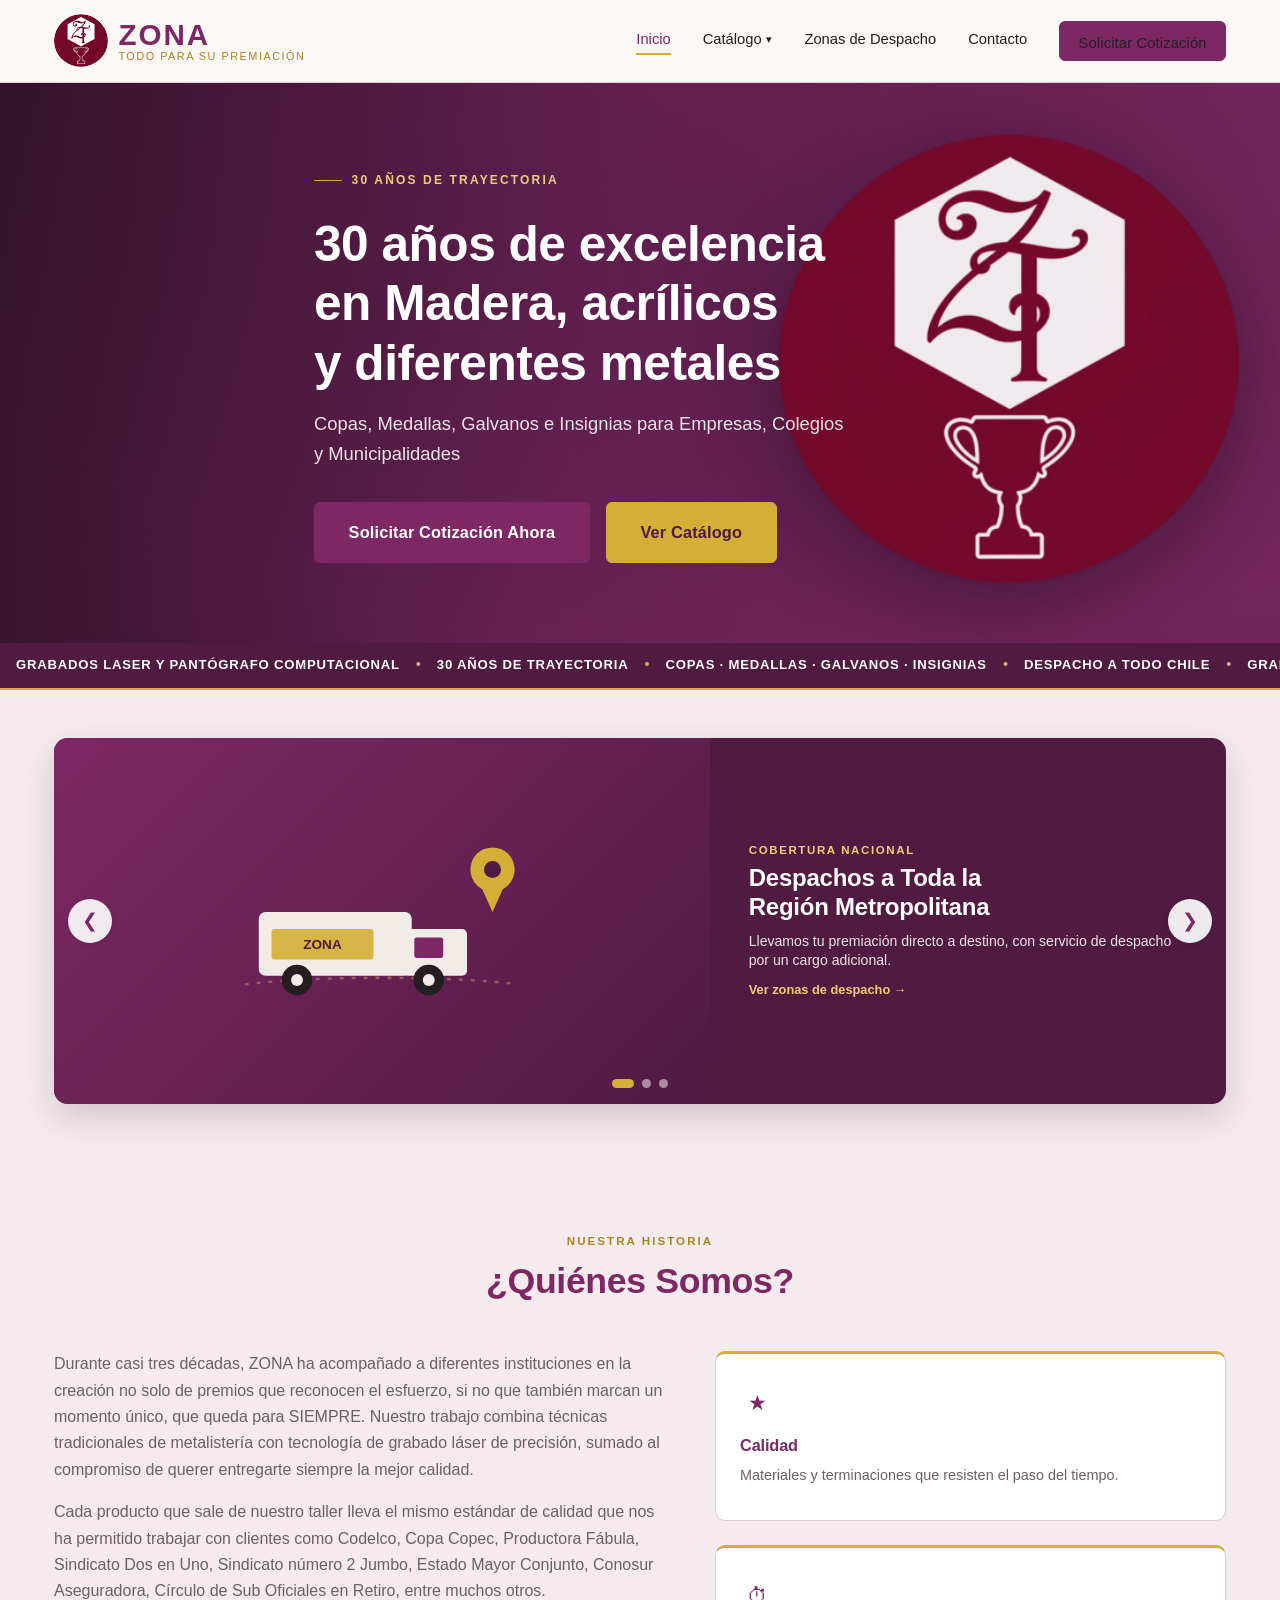
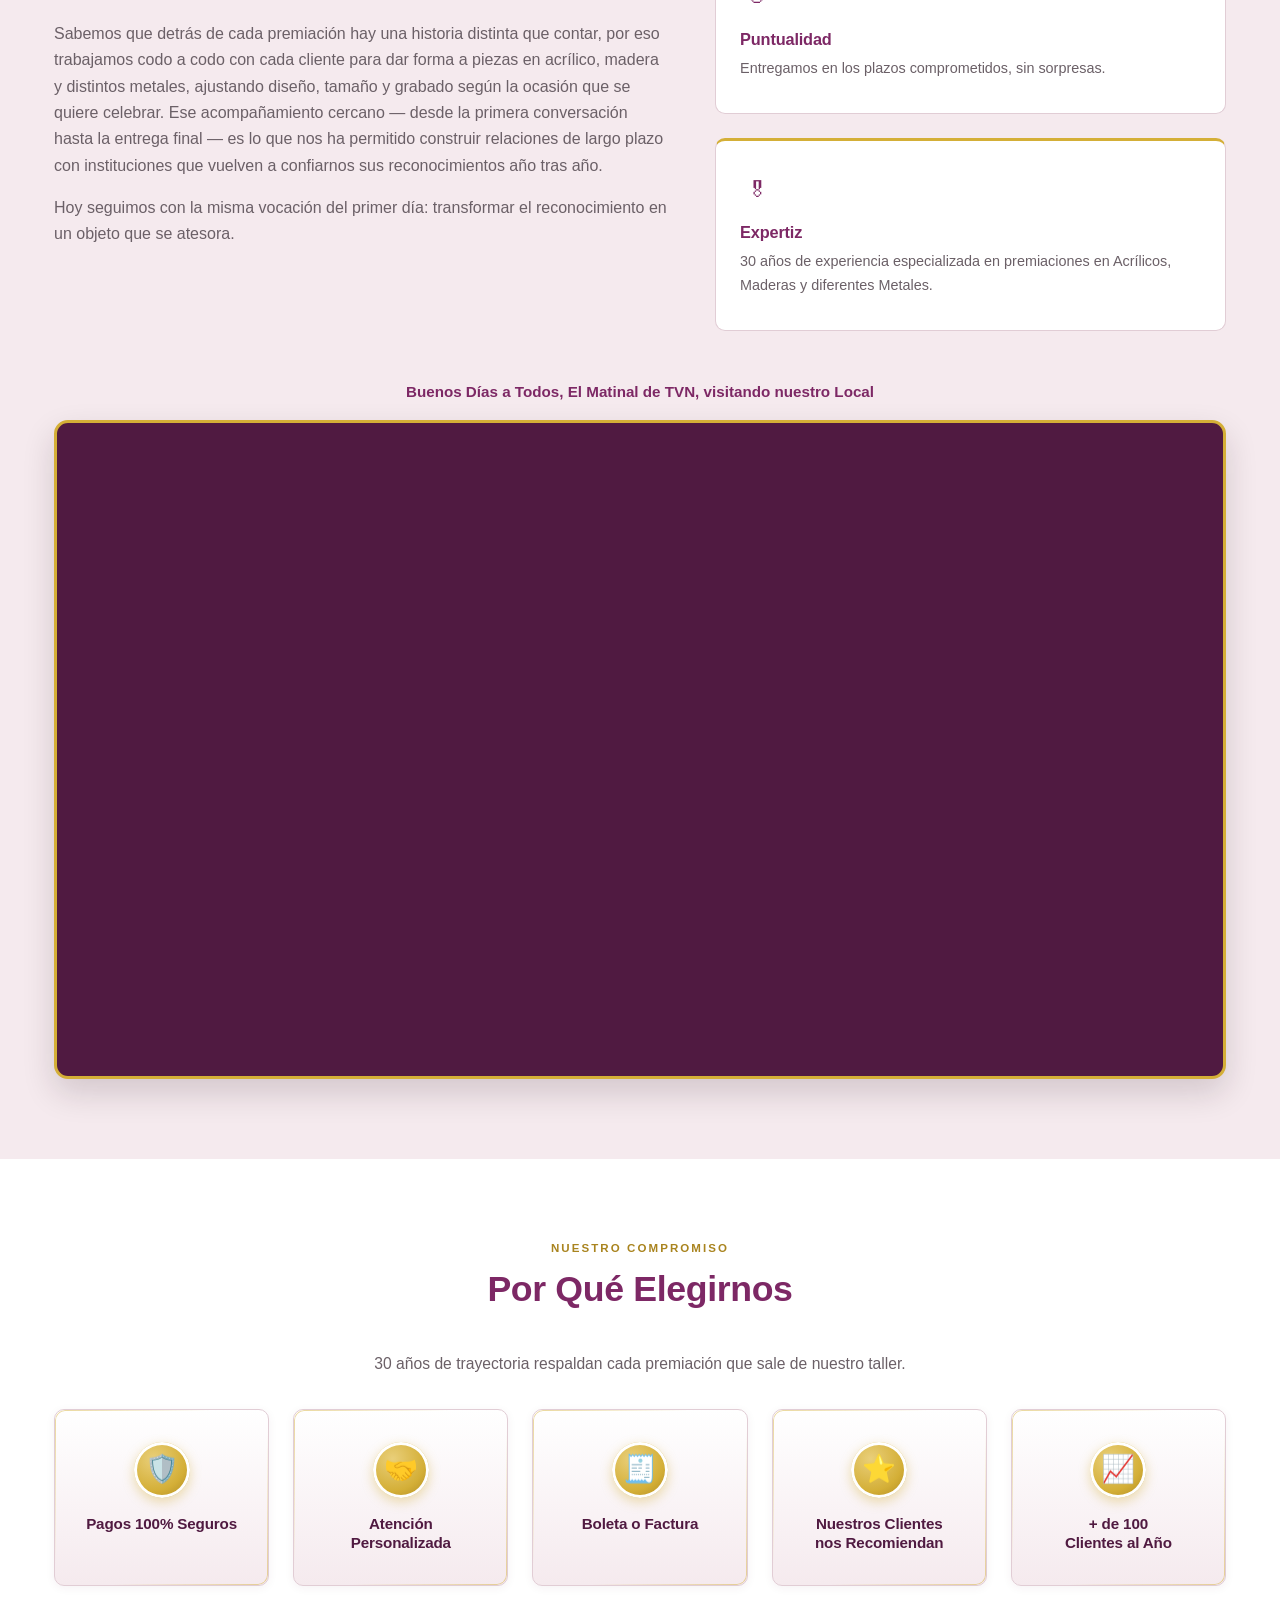
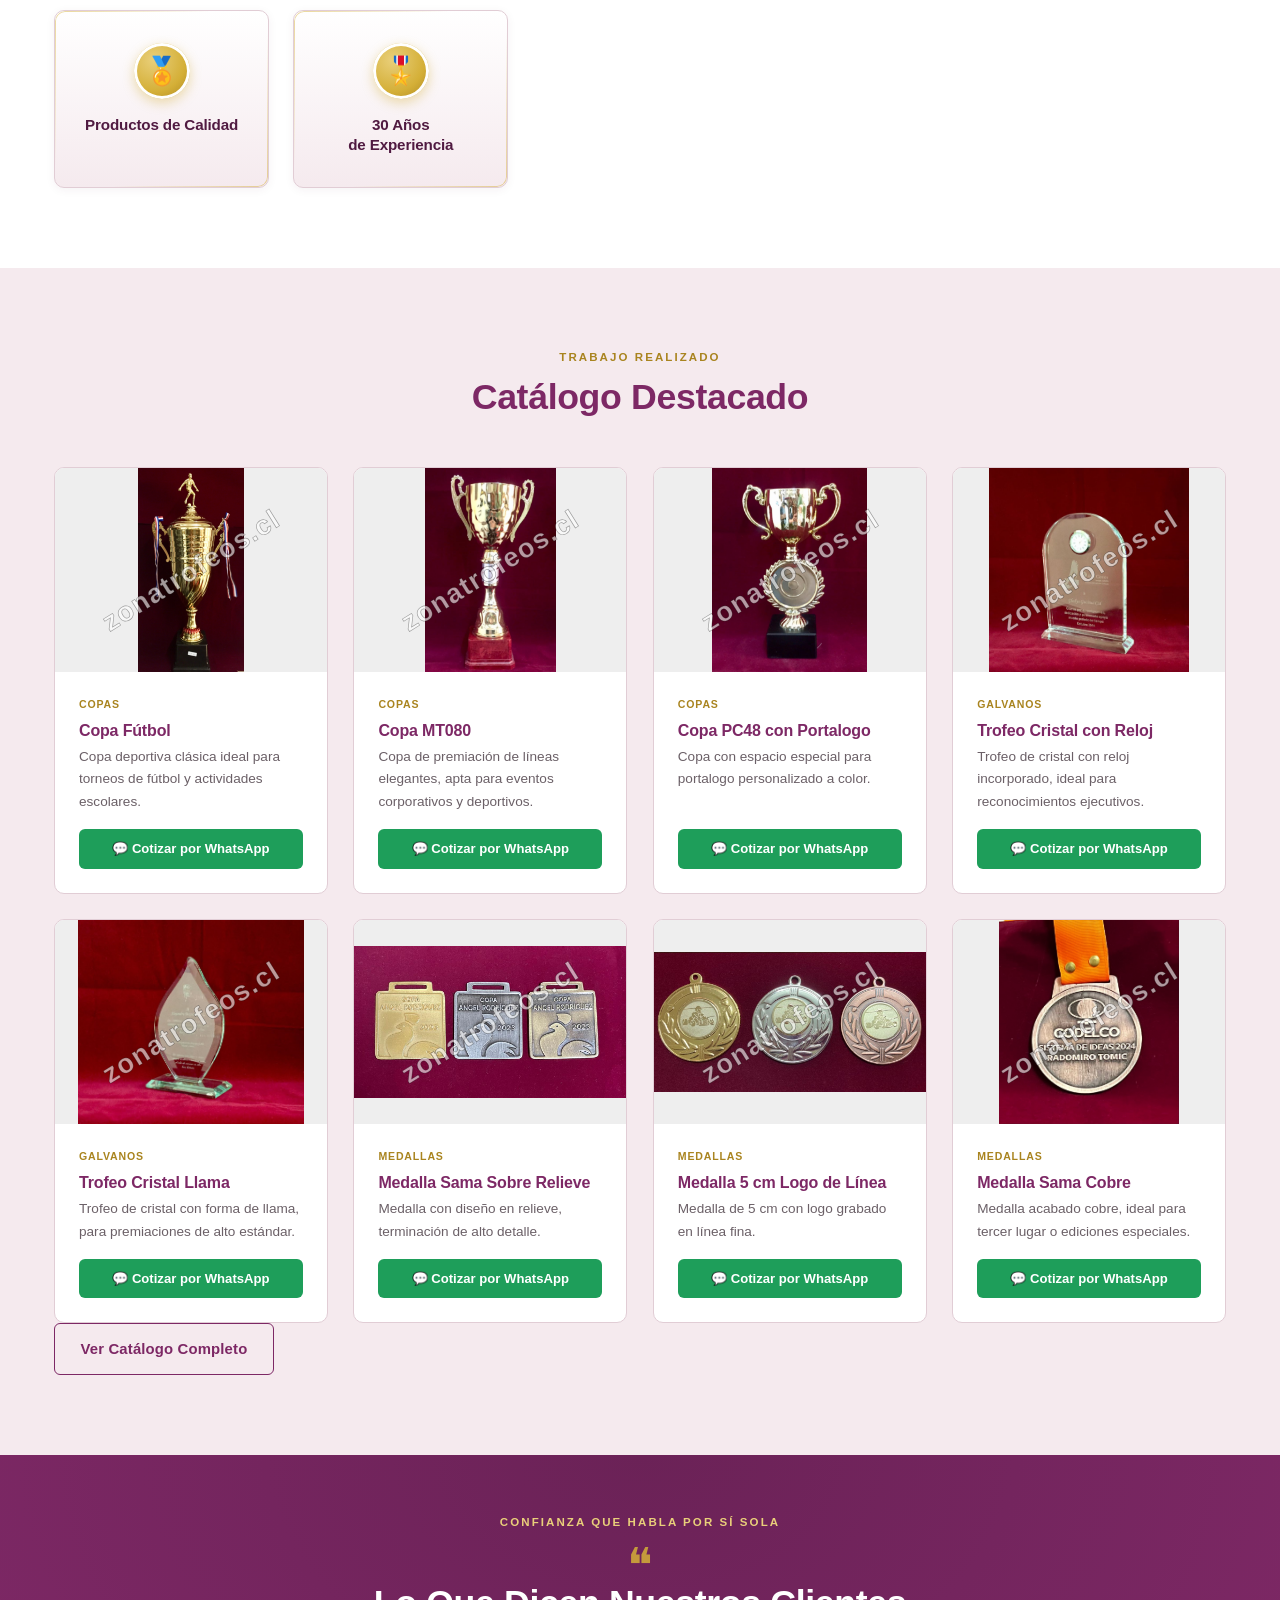
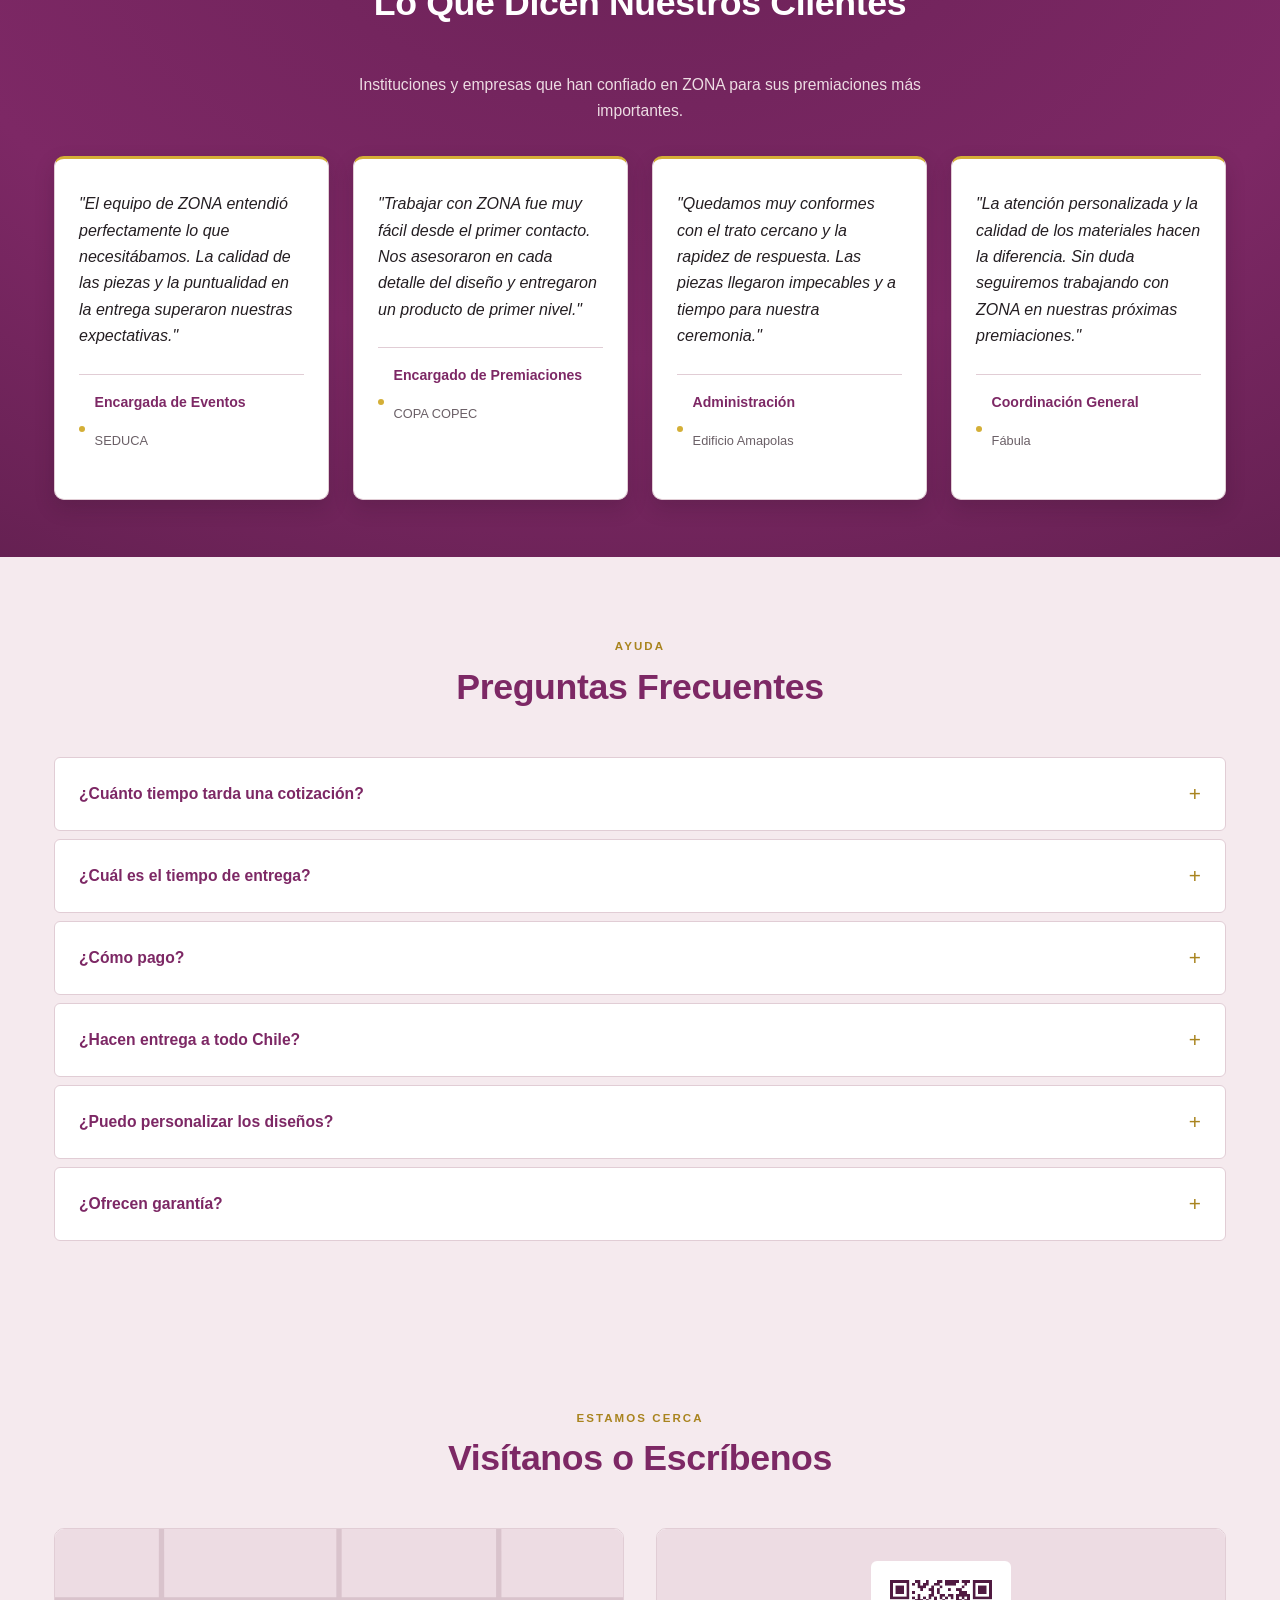
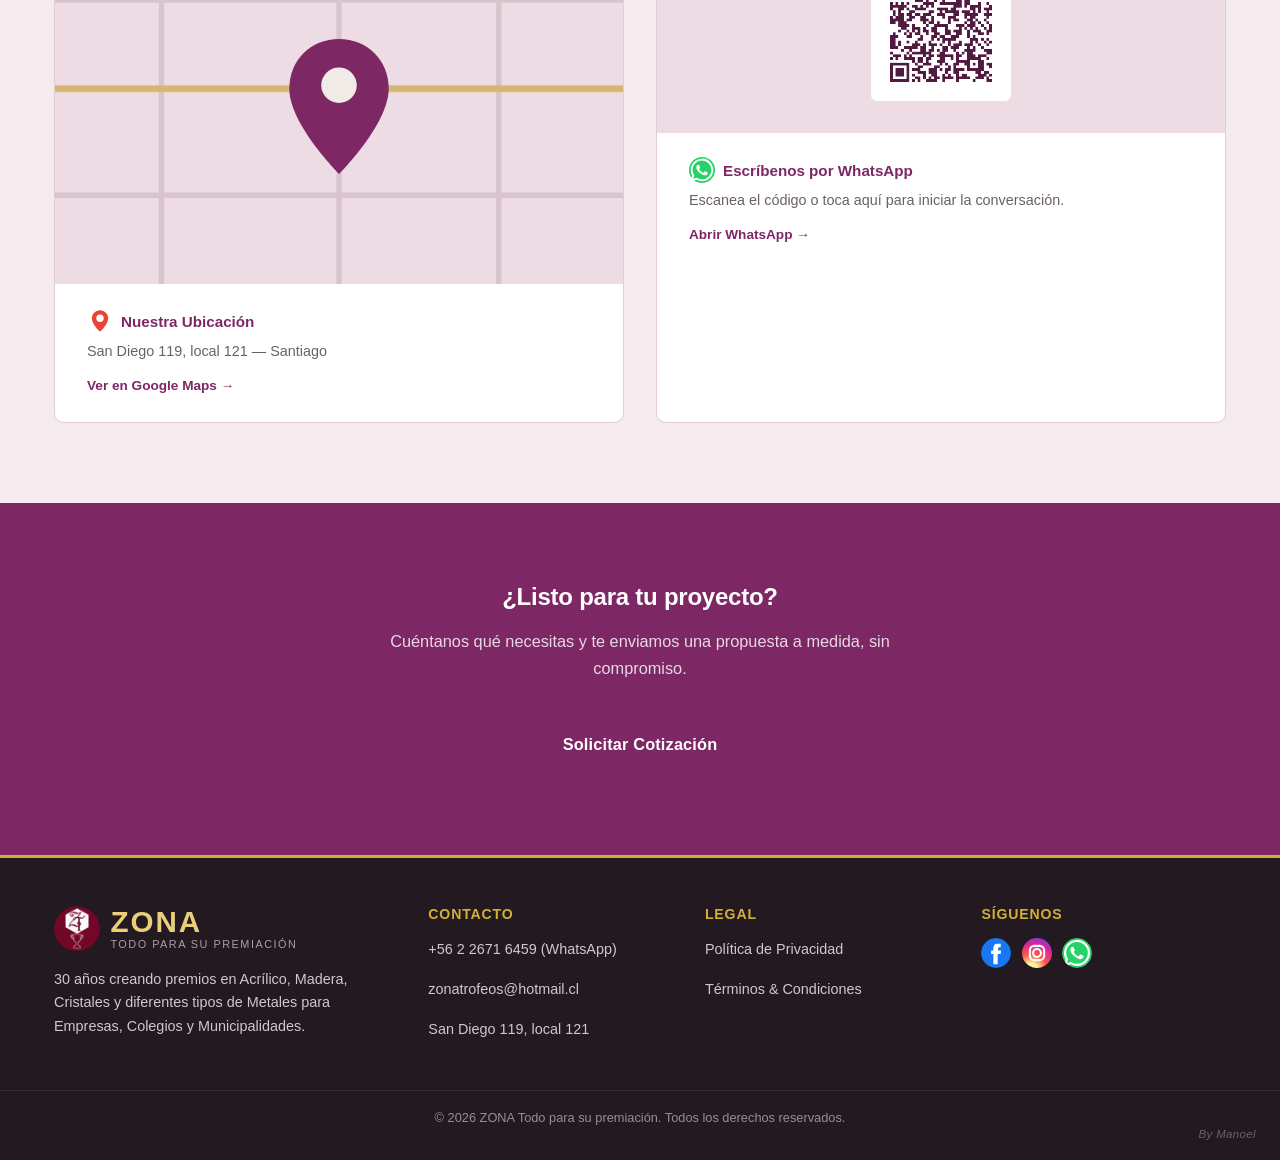
==== index.html @ f6b566b8 "Optimizar imagenes y corregir textos pendientes (TODO) - Extraer las fotos de los 66 productos y las" ====
<!doctype html>
<html lang="es">
<head>
<meta charset="UTF-8">
<meta name="viewport" content="width=device-width, initial-scale=1.0">
<!-- ================= CABECERAS DE SEGURIDAD (parcial) =================
     GitHub Pages no permite configurar cabeceras HTTP reales, así que
     esto es lo máximo que se puede hacer vía <meta>. Cabeceras como
     X-Frame-Options y Strict-Transport-Security NO pueden fijarse por
     meta tag y requieren un hosting con headers configurables
     (Netlify, Vercel, Cloudflare Pages) si en el futuro se necesitan.
     "frame-ancestors 'none'" abajo cumple una función similar a
     X-Frame-Options (evita que el sitio se incruste en un iframe ajeno)
     y sí es soportado como meta tag por navegadores modernos.
     Se permite 'unsafe-inline' en script/style porque el sitio usa
     un puñado de atributos onclick= y style= inline; para una política
     más estricta habría que eliminarlos primero (mejora futura). -->
<meta http-equiv="Content-Security-Policy" content="default-src 'self'; script-src 'self' 'unsafe-inline'; style-src 'self' 'unsafe-inline' https://fonts.googleapis.com; font-src https://fonts.gstatic.com; img-src 'self' data:; connect-src 'self' https://formsubmit.co; form-action 'self' https://formsubmit.co; frame-src https://www.youtube.com https://www.youtube-nocookie.com; frame-ancestors 'none'; base-uri 'self';">
<meta name="referrer" content="strict-origin-when-cross-origin">
<title>ZONA Todo para su premiación</title>
<meta name="description" content="30 años creando premios en Acrílico, Madera, Cristales y diferentes tipos de Metales. Copas, medallas, trofeos, insignias, piochas y grabados láser para empresas, colegios y municipalidades en todo Chile.">
<meta name="keywords" content="premiaciones, trofeos, medallas, copas, insignias, piochas, grabado láser, galvanos, premios corporativos, Chile, Santiago, ZONA">
<meta name="robots" content="index, follow">
<link rel="canonical" href="https://www.zonatrofeos.cl/">
<link rel="icon" href="favicon.ico" sizes="48x48">
<link rel="icon" type="image/png" href="images/favicon-48.png" sizes="48x48">
<link rel="icon" type="image/png" href="images/favicon-192.png" sizes="192x192">
<link rel="apple-touch-icon" href="images/apple-touch-icon.png">

<!-- Open Graph (Facebook, WhatsApp, LinkedIn) -->
<meta property="og:type" content="website">
<meta property="og:site_name" content="ZONA Premiaciones">
<meta property="og:title" content="ZONA — Todo para su premiación">
<meta property="og:description" content="30 años creando premios en Acrílico, Madera, Cristales y diferentes tipos de Metales. Copas, medallas, trofeos, insignias, piochas y grabados láser en todo Chile.">
<meta property="og:image" content="https://www.zonatrofeos.cl/images/logo-zona.png">
<meta property="og:url" content="https://www.zonatrofeos.cl/">
<meta property="og:locale" content="es_CL">

<!-- Twitter Card -->
<meta name="twitter:card" content="summary_large_image">
<meta name="twitter:title" content="ZONA — Todo para su premiación">
<meta name="twitter:description" content="30 años creando premios en Acrílico, Madera, Cristales y diferentes tipos de Metales, en todo Chile.">
<meta name="twitter:image" content="https://www.zonatrofeos.cl/images/logo-zona.png">

<!-- Datos estructurados (aparecen como ficha de negocio en Google) -->
<script type="application/ld+json">
{
  "@context": "https://schema.org",
  "@type": "LocalBusiness",
  "name": "ZONA Premiaciones",
  "description": "30 años de experiencia especializada en premiaciones en Acrílicos, Maderas y diferentes Metales: copas, medallas, trofeos, insignias, piochas y grabados láser.",
  "url": "https://www.zonatrofeos.cl/",
  "image": "https://www.zonatrofeos.cl/images/logo-zona.png",
  "address": {
    "@type": "PostalAddress",
    "streetAddress": "San Diego 119, local 121",
    "addressLocality": "Santiago",
    "addressCountry": "CL"
  },
  "areaServed": "CL"
}
</script>

<link rel="preconnect" href="https://fonts.googleapis.com">
<link rel="preconnect" href="https://fonts.gstatic.com" crossorigin>
<link href="https://fonts.googleapis.com/css2?family=Poppins:wght@500;600;700;800&family=Roboto:wght@400;500;700&display=swap" rel="stylesheet">
<link rel="stylesheet" href="styles.css">
</head>
<body>



<!-- ===================== HEADER ===================== -->
<header class="site-header" id="siteHeader">
  <div class="container header-inner">
    <a href="#/" class="logo" data-link>
      <img src="images/logo-header.png" alt="ZONA Premiaciones en Metal" class="logo-img">
      <span class="logo-text">
        <span class="logo-mark">ZONA</span>
        <span class="logo-sub">Todo para su premiación</span>
      </span>
    </a>

    <nav class="main-nav" id="mainNav">
      <a href="#/" data-link>Inicio</a>
      <div class="nav-dropdown">
        <a href="#/catalogo" data-link class="nav-dropdown-trigger">Catálogo <span class="nav-caret" aria-hidden="true">▾</span></a>
        <div class="nav-dropdown-menu" id="navCatalogoMenu"></div>
      </div>
      <a href="#/zonas" data-link>Zonas de Despacho</a>
      <a href="#/contacto" data-link>Contacto</a>
      <a href="#/cotizar" class="btn btn-primary nav-cta" data-link>Solicitar Cotización</a>
      <a href="#/auth" class="btn btn-outline nav-login" id="navAuthLink" data-link style="display:none;">Ingresar</a>
    </nav>

    <button class="hamburger" id="hamburgerBtn" aria-label="Abrir menú" aria-expanded="false">
      <span></span><span></span><span></span>
    </button>
  </div>
</header>

<main id="app">

<!-- ===================== HOME ===================== -->
<section class="page" id="page-home" data-route="/">

  <section class="hero">
    <div class="hero-bg"></div>
    <div class="hero-overlay"></div>
    <div class="hero-logo-accent" aria-hidden="true">
      <img src="images/hero-logo-accent.png" alt="">
    </div>
    <div class="container hero-content">
      <span class="hero-eyebrow">30 Años de Trayectoria</span>
      <h1>30 años de excelencia en Madera, acrílicos y diferentes metales</h1>
      <p class="hero-subtitle">Copas, Medallas, Galvanos e Insignias para Empresas, Colegios y Municipalidades</p>
      <div class="hero-ctas">
        <a href="#/cotizar" class="btn btn-primary btn-lg" data-link>Solicitar Cotización Ahora</a>
        <a href="#/catalogo" class="btn btn-secondary btn-lg" data-link>Ver Catálogo</a>
      </div>
    </div>
  </section>

  <!-- Cinta deslizante infinita -->
  <div class="marquee-strip" aria-hidden="true">
    <div class="marquee-track">
      <div class="marquee-set">
        <span class="marquee-item">Grabados Laser y Pantógrafo Computacional</span>
        <span class="marquee-sep">•</span>
        <span class="marquee-item">30 Años de Trayectoria</span>
        <span class="marquee-sep">•</span>
        <span class="marquee-item">Copas · Medallas · Galvanos · Insignias</span>
        <span class="marquee-sep">•</span>
        <span class="marquee-item">Despacho a Todo Chile</span>
        <span class="marquee-sep">•</span>
        <span class="marquee-item">Grabados Laser y Pantógrafo Computacional</span>
        <span class="marquee-sep">•</span>
        <span class="marquee-item">30 Años de Trayectoria</span>
        <span class="marquee-sep">•</span>
        <span class="marquee-item">Copas · Medallas · Galvanos · Insignias</span>
        <span class="marquee-sep">•</span>
        <span class="marquee-item">Despacho a Todo Chile</span>
        <span class="marquee-sep">•</span>
        <span class="marquee-item">Grabados Laser y Pantógrafo Computacional</span>
        <span class="marquee-sep">•</span>
        <span class="marquee-item">30 Años de Trayectoria</span>
        <span class="marquee-sep">•</span>
        <span class="marquee-item">Copas · Medallas · Galvanos · Insignias</span>
        <span class="marquee-sep">•</span>
        <span class="marquee-item">Despacho a Todo Chile</span>
        <span class="marquee-sep">•</span>
        <span class="marquee-item">Grabados Laser y Pantógrafo Computacional</span>
        <span class="marquee-sep">•</span>
        <span class="marquee-item">30 Años de Trayectoria</span>
        <span class="marquee-sep">•</span>
        <span class="marquee-item">Copas · Medallas · Galvanos · Insignias</span>
        <span class="marquee-sep">•</span>
        <span class="marquee-item">Despacho a Todo Chile</span>
        <span class="marquee-sep">•</span>
      </div>
      <div class="marquee-set">
        <span class="marquee-item">Grabados Laser y Pantógrafo Computacional</span>
        <span class="marquee-sep">•</span>
        <span class="marquee-item">30 Años de Trayectoria</span>
        <span class="marquee-sep">•</span>
        <span class="marquee-item">Copas · Medallas · Galvanos · Insignias</span>
        <span class="marquee-sep">•</span>
        <span class="marquee-item">Despacho a Todo Chile</span>
        <span class="marquee-sep">•</span>
        <span class="marquee-item">Grabados Laser y Pantógrafo Computacional</span>
        <span class="marquee-sep">•</span>
        <span class="marquee-item">30 Años de Trayectoria</span>
        <span class="marquee-sep">•</span>
        <span class="marquee-item">Copas · Medallas · Galvanos · Insignias</span>
        <span class="marquee-sep">•</span>
        <span class="marquee-item">Despacho a Todo Chile</span>
        <span class="marquee-sep">•</span>
        <span class="marquee-item">Grabados Laser y Pantógrafo Computacional</span>
        <span class="marquee-sep">•</span>
        <span class="marquee-item">30 Años de Trayectoria</span>
        <span class="marquee-sep">•</span>
        <span class="marquee-item">Copas · Medallas · Galvanos · Insignias</span>
        <span class="marquee-sep">•</span>
        <span class="marquee-item">Despacho a Todo Chile</span>
        <span class="marquee-sep">•</span>
        <span class="marquee-item">Grabados Laser y Pantógrafo Computacional</span>
        <span class="marquee-sep">•</span>
        <span class="marquee-item">30 Años de Trayectoria</span>
        <span class="marquee-sep">•</span>
        <span class="marquee-item">Copas · Medallas · Galvanos · Insignias</span>
        <span class="marquee-sep">•</span>
        <span class="marquee-item">Despacho a Todo Chile</span>
        <span class="marquee-sep">•</span>
      </div>
    </div>
  </div>

  <!-- Carrusel de imágenes -->
  <section class="carousel-row">
    <div class="container">
      <div class="carousel-container">
        <div class="carousel-wrapper">

          <!-- Slide 1: Despachos -->
          <div class="carousel-slide carousel-slide-active">
            <div class="slide-panel">
              <div class="slide-visual slide-visual-despacho">
                <svg viewBox="0 0 400 260" class="van-illustration" role="img" aria-label="Furgón de despacho ZONA con pin de ubicación">
                  <path d="M40 205 C120 195, 280 195, 360 205" stroke="rgba(233,207,122,0.35)" stroke-width="3" stroke-dasharray="2 12" stroke-linecap="round" fill="none"/>
                  <rect x="55" y="120" width="180" height="75" rx="8" fill="#F1EBE7"/>
                  <rect x="225" y="140" width="75" height="55" rx="6" fill="#F1EBE7"/>
                  <rect x="238" y="150" width="34" height="24" rx="3" fill="#7D2865"/>
                  <rect x="70" y="140" width="120" height="36" rx="4" fill="#D4AF37" opacity="0.9"/>
                  <text x="130" y="164" text-anchor="middle" font-family="Poppins, sans-serif" font-weight="700" font-size="16" fill="#501a41">ZONA</text>
                  <circle cx="100" cy="200" r="18" fill="#241E22"/>
                  <circle cx="100" cy="200" r="7" fill="#F1EBE7"/>
                  <circle cx="255" cy="200" r="18" fill="#241E22"/>
                  <circle cx="255" cy="200" r="7" fill="#F1EBE7"/>
                  <circle cx="330" cy="70" r="26" fill="#D4AF37"/>
                  <polygon points="330,120 312,80 348,80" fill="#D4AF37"/>
                  <circle cx="330" cy="70" r="10" fill="#501a41"/>
                </svg>
              </div>
              <div class="slide-text">
                <span class="slide-eyebrow">Cobertura Nacional</span>
                <h3>Despachos a Toda la Región Metropolitana</h3>
                <p>Llevamos tu premiación directo a destino, con servicio de despacho por un cargo adicional.</p>
                <a href="#/zonas" class="slide-link" data-link>Ver zonas de despacho →</a>
              </div>
            </div>
          </div>

          <!-- Slide 2: Reconocimientos -->
          <div class="carousel-slide">
            <div class="slide-panel">
              <div class="slide-visual slide-visual-trofeos">
                <img src="images/trofeo-mini-1.png" alt="Trofeo cristal con reloj" class="trofeo-mini trofeo-mini-1">
                <img src="images/trofeo-mini-2.png" alt="Copa fútbol" class="trofeo-mini trofeo-mini-2">
                <img src="images/trofeo-mini-3.png" alt="Copa con portalogo" class="trofeo-mini trofeo-mini-3">
              </div>
              <div class="slide-text">
                <span class="slide-eyebrow">Trabajo Realizado</span>
                <h3>Reconocimientos que Perduran</h3>
                <p>Copas y trofeos con terminaciones de alta gama, personalizados para cada ceremonia y cada logro.</p>
                <a href="#/catalogo" class="slide-link" data-link>Ver catálogo completo →</a>
              </div>
            </div>
          </div>

          <!-- Slide 3: Alianzas -->
          <div class="carousel-slide">
            <div class="slide-panel">
              <div class="slide-visual slide-visual-alianzas">
                <span class="slide-visual-label">Empresas que confían en ZONA</span>
                <div class="alianzas-grid">
                  <img src="images/cliente-codelco.jpg" alt="CODELCO">
                  <img src="images/cliente-copec.png" alt="COPA COPEC">
                  <img src="images/cliente-fabula.png" alt="Productora Fábula">
                  <!-- Clientes sin logo aún: reemplazar cada .alianza-tile por <img src="..." alt="Nombre"> cuando estén los logos -->
                  <div class="alianza-tile" role="img" aria-label="Conosur Aseguradora">
                    <svg viewBox="0 0 24 24" fill="none" stroke="currentColor" stroke-width="1.8" stroke-linecap="round" stroke-linejoin="round" aria-hidden="true"><path d="M12 3l7 3v5c0 4.5-3 8-7 10-4-2-7-5.5-7-10V6l7-3z"/><path d="M9 12l2 2 4-4"/></svg>
                    <span>Conosur Aseguradora</span>
                  </div>
                  <div class="alianza-tile" role="img" aria-label="Círculo de Suboficiales en Retiro del Ejército">
                    <svg viewBox="0 0 24 24" fill="none" stroke="currentColor" stroke-width="1.8" stroke-linecap="round" stroke-linejoin="round" aria-hidden="true"><path d="M5 8l7-4 7 4"/><path d="M5 13l7-4 7 4"/><path d="M5 18l7-4 7 4"/></svg>
                    <span>Círculo de Suboficiales en Retiro del Ejército</span>
                  </div>
                  <div class="alianza-tile" role="img" aria-label="Estado Mayor Conjunto">
                    <svg viewBox="0 0 24 24" fill="none" stroke="currentColor" stroke-width="1.8" stroke-linecap="round" stroke-linejoin="round" aria-hidden="true"><path d="M12 3l2.6 5.6 6.1.7-4.5 4.2 1.2 6L12 16.5l-5.4 3 1.2-6-4.5-4.2 6.1-.7z"/></svg>
                    <span>Estado Mayor Conjunto</span>
                  </div>
                  <div class="alianza-tile" role="img" aria-label="Sindicato Número 2 Jumbo">
                    <svg viewBox="0 0 24 24" fill="none" stroke="currentColor" stroke-width="1.8" stroke-linecap="round" stroke-linejoin="round" aria-hidden="true"><circle cx="9" cy="8" r="3"/><path d="M3 20c0-3.3 2.7-6 6-6s6 2.7 6 6"/><circle cx="17" cy="9" r="2.5"/><path d="M17 14c2.5 0 4.5 2 4.5 4.5"/></svg>
                    <span>Sindicato Número 2 Jumbo</span>
                  </div>
                  <div class="alianza-tile" role="img" aria-label="Sindicato Dos en Uno">
                    <svg viewBox="0 0 24 24" fill="none" stroke="currentColor" stroke-width="1.8" stroke-linecap="round" stroke-linejoin="round" aria-hidden="true"><circle cx="9" cy="12" r="5"/><circle cx="15" cy="12" r="5"/></svg>
                    <span>Sindicato Dos en Uno</span>
                  </div>
                </div>
              </div>
              <div class="slide-text">
                <span class="slide-eyebrow">30 Años de Trayectoria</span>
                <h3>Alianzas con Grandes Marcas</h3>
                <p>CODELCO, COPA COPEC y Productora Fábula confían en ZONA para sus premiaciones.</p>
                <a href="#/contacto" class="slide-link" data-link>Súmate a nuestros clientes →</a>
              </div>
            </div>
          </div>

        </div>
        <button class="carousel-prev" aria-label="Anterior">❮</button>
        <button class="carousel-next" aria-label="Siguiente">❯</button>
        <div class="carousel-dots">
          <button class="carousel-dot carousel-dot-active" data-slide="0" aria-label="Ir a imagen 1"></button>
          <button class="carousel-dot" data-slide="1" aria-label="Ir a imagen 2"></button>
          <button class="carousel-dot" data-slide="2" aria-label="Ir a imagen 3"></button>
        </div>
      </div>
    </div>
  </section>

  <!-- Quiénes somos -->
  <section class="section quienes-somos reveal">
    <div class="container">
      <span class="eyebrow">Nuestra Historia</span>
      <h2 class="section-title">¿Quiénes Somos?</h2>
      <div class="quienes-grid">
        <div class="quienes-texto">
          <p>Durante casi tres décadas, ZONA ha acompañado a diferentes instituciones en la creación no solo de premios que reconocen el esfuerzo, si no que también marcan un momento único, que queda para SIEMPRE. Nuestro trabajo combina técnicas tradicionales de metalistería con tecnología de grabado láser de precisión, sumado al compromiso de querer entregarte siempre la mejor calidad.</p>
          <p>Cada producto que sale de nuestro taller lleva el mismo estándar de calidad que nos ha permitido trabajar con clientes como Codelco, Copa Copec, Productora Fábula, Sindicato Dos en Uno, Sindicato número 2 Jumbo, Estado Mayor Conjunto, Conosur Aseguradora, Círculo de Sub Oficiales en Retiro, entre muchos otros.</p>
          <p>Sabemos que detrás de cada premiación hay una historia distinta que contar, por eso trabajamos codo a codo con cada cliente para dar forma a piezas en acrílico, madera y distintos metales, ajustando diseño, tamaño y grabado según la ocasión que se quiere celebrar. Ese acompañamiento cercano — desde la primera conversación hasta la entrega final — es lo que nos ha permitido construir relaciones de largo plazo con instituciones que vuelven a confiarnos sus reconocimientos año tras año.</p>
          <p>Hoy seguimos con la misma vocación del primer día: transformar el reconocimiento en un objeto que se atesora.</p>
        </div>
        <div class="valores-grid">
          <div class="valor-card">
            <div class="valor-icon" aria-hidden="true">★</div>
            <h3>Calidad</h3>
            <p>Materiales y terminaciones que resisten el paso del tiempo.</p>
          </div>
          <div class="valor-card">
            <div class="valor-icon" aria-hidden="true">⏱</div>
            <h3>Puntualidad</h3>
            <p>Entregamos en los plazos comprometidos, sin sorpresas.</p>
          </div>
          <div class="valor-card">
            <div class="valor-icon" aria-hidden="true">🎖</div>
            <h3>Expertiz</h3>
            <p>30 años de experiencia especializada en premiaciones en Acrílicos, Maderas y diferentes Metales.</p>
          </div>
        </div>
      </div>

      <p class="prensa-caption">Buenos Días a Todos, El Matinal de TVN, visitando nuestro Local</p>
      <div class="video-wrapper">
        <iframe
          src="https://www.youtube.com/embed/WBLdtVqR0B4"
          title="ZONA Premiaciones en televisión"
          frameborder="0"
          allow="accelerometer; autoplay; clipboard-write; encrypted-media; gyroscope; picture-in-picture; web-share"
          referrerpolicy="strict-origin-when-cross-origin"
          allowfullscreen
          loading="lazy">
        </iframe>
      </div>
    </div>
  </section>

  <!-- Por qué elegirnos -->
  <section class="section porque-section reveal">
    <div class="container">
      <span class="eyebrow">Nuestro Compromiso</span>
      <h2 class="section-title">Por Qué Elegirnos</h2>
      <p class="porque-subtitle">30 años de trayectoria respaldan cada premiación que sale de nuestro taller.</p>
      <div class="porque-grid">
        <div class="porque-badge">
          <div class="porque-icon" aria-hidden="true">🛡️</div>
          <h3>Pagos 100% Seguros</h3>
        </div>
        <div class="porque-badge">
          <div class="porque-icon" aria-hidden="true">🤝</div>
          <h3>Atención Personalizada</h3>
        </div>
        <div class="porque-badge">
          <div class="porque-icon" aria-hidden="true">🧾</div>
          <h3>Boleta o Factura</h3>
        </div>
        <div class="porque-badge">
          <div class="porque-icon" aria-hidden="true">⭐</div>
          <h3>Nuestros Clientes nos Recomiendan</h3>
        </div>
        <div class="porque-badge">
          <div class="porque-icon" aria-hidden="true">📈</div>
          <h3>+ de 100 Clientes al Año</h3>
        </div>
        <div class="porque-badge">
          <div class="porque-icon" aria-hidden="true">🏅</div>
          <h3>Productos de Calidad</h3>
        </div>
        <div class="porque-badge">
          <div class="porque-icon" aria-hidden="true">🎖️</div>
          <h3>30 Años de Experiencia</h3>
        </div>
      </div>
    </div>
  </section>

  <!-- Catálogo destacado -->
  <section class="section catalogo-destacado reveal">
    <div class="container">
      <span class="eyebrow">Trabajo Realizado</span>
      <h2 class="section-title">Catálogo Destacado</h2>
      <div class="productos-grid" id="destacadosGrid"></div>
      <div class="ver-mas-wrap">
        <a href="#/catalogo" class="btn btn-outline" data-link>Ver Catálogo Completo</a>
      </div>
    </div>
  </section>

  <!-- Testimonios -->
  <section class="section testimonios-section testimonios-section-destacada reveal">
    <div class="container">
      <span class="eyebrow eyebrow-light">Confianza que Habla por Sí Sola</span>
      <div class="testimonios-quote-icon" aria-hidden="true">❝</div>
      <h2 class="section-title section-title-light">Lo Que Dicen Nuestros Clientes</h2>
      <p class="testimonios-subtitle">Instituciones y empresas que han confiado en ZONA para sus premiaciones más importantes.</p>
      <div class="testimonios-grid" id="testimoniosGrid"></div>
    </div>
  </section>

  <!-- FAQ -->
  <section class="section faq-section reveal">
    <div class="container">
      <span class="eyebrow">Ayuda</span>
      <h2 class="section-title">Preguntas Frecuentes</h2>
      <div class="faq-list" id="faqList"></div>
    </div>
  </section>

  <!-- Visítanos o Escríbenos -->
  <section class="section visitanos-section reveal">
    <div class="container">
      <span class="eyebrow">Estamos Cerca</span>
      <h2 class="section-title">Visítanos o Escríbenos</h2>
      <div class="visitanos-grid">
        <a class="visitanos-card" href="https://www.google.com/maps/search/?api=1&query=San+Diego+119+Santiago" target="_blank" rel="noopener">
          <div class="visitanos-mapa" aria-hidden="true">
            <svg viewBox="0 0 320 200" role="img" aria-label="Mapa ilustrado de la ubicación de ZONA">
              <rect width="320" height="200" fill="#EDDCE3"/>
              <path d="M0 40 H320 M0 90 H320 M0 150 H320" stroke="#D9C3CC" stroke-width="3"/>
              <path d="M60 0 V200 M160 0 V200 M250 0 V200" stroke="#D9C3CC" stroke-width="3"/>
              <path d="M0 90 H320" stroke="#D4AF37" stroke-width="4" opacity="0.6"/>
              <circle cx="160" cy="90" r="9" fill="#501a41"/>
              <path d="M160 62 C144 62 132 74 132 90 C132 110 160 138 160 138 C160 138 188 110 188 90 C188 74 176 62 160 62 Z" fill="#7D2865"/>
              <circle cx="160" cy="88" r="10" fill="#F1EBE7"/>
            </svg>
          </div>
          <div class="visitanos-info">
            <span class="visitanos-label">
              <span class="visitanos-icon visitanos-icon-maps" aria-hidden="true">
                <svg viewBox="0 0 24 24" fill="none"><path d="M12 2C7.86 2 4.5 5.36 4.5 9.5c0 5.5 6.4 11.4 7.06 12a.7.7 0 0 0 .88 0c.66-.6 7.06-6.5 7.06-12C19.5 5.36 16.14 2 12 2Z" fill="#EA4335"/><circle cx="12" cy="9.5" r="3.4" fill="#fff"/></svg>
              </span>
              Nuestra Ubicación
            </span>
            <p>San Diego 119, local 121 — Santiago</p>
            <span class="mapa-cta">Ver en Google Maps →</span>
          </div>
        </a>
        <a class="visitanos-card visitanos-card-qr" id="whatsappQrCard" href="#" target="_blank" rel="noopener">
          <div class="visitanos-qr">
            <img src="images/whatsapp-qr.png" alt="Código QR para escribir a ZONA por WhatsApp">
          </div>
          <div class="visitanos-info">
            <span class="visitanos-label">
              <span class="visitanos-icon visitanos-icon-whatsapp" aria-hidden="true">
                <svg viewBox="0 0 16 16"><circle cx="8" cy="8" r="8" fill="#25D366"/><path fill="#fff" transform="translate(1,1) scale(0.875)" d="M13.601 2.326A7.85 7.85 0 0 0 7.994 0C3.627 0 .068 3.558.064 7.926c0 1.399.366 2.76 1.057 3.965L0 16l4.204-1.102a7.9 7.9 0 0 0 3.79.965h.004c4.368 0 7.926-3.558 7.93-7.93A7.9 7.9 0 0 0 13.6 2.326zM7.994 14.521a6.6 6.6 0 0 1-3.356-.92l-.24-.144-2.494.654.666-2.433-.156-.251a6.56 6.56 0 0 1-1.007-3.505c0-3.626 2.957-6.584 6.591-6.584a6.56 6.56 0 0 1 4.66 1.931 6.56 6.56 0 0 1 1.928 4.66c-.004 3.639-2.961 6.592-6.592 6.592m3.615-4.934c-.197-.099-1.17-.578-1.353-.646-.182-.065-.315-.099-.445.099-.133.197-.513.646-.627.775-.114.133-.232.148-.43.05-.197-.1-.836-.308-1.592-.985-.59-.525-.985-1.175-1.103-1.372-.114-.198-.011-.304.088-.403.087-.088.197-.232.296-.346.1-.114.133-.198.198-.33.065-.134.034-.248-.015-.347-.05-.099-.445-1.076-.612-1.47-.16-.389-.323-.335-.445-.34-.114-.007-.247-.007-.38-.007a.73.73 0 0 0-.529.247c-.182.198-.691.677-.691 1.654 0 .977.71 1.916.81 2.049.098.133 1.394 2.132 3.383 2.992.47.205.84.326 1.129.418.475.152.904.129 1.246.08.38-.058 1.171-.48 1.337-.943.164-.464.164-.86.114-.943-.049-.084-.182-.133-.38-.232"/></svg>
              </span>
              Escríbenos por WhatsApp
            </span>
            <p>Escanea el código o toca aquí para iniciar la conversación.</p>
            <span class="mapa-cta">Abrir WhatsApp →</span>
          </div>
        </a>
      </div>
    </div>
  </section>

  <!-- CTA final -->
  <section class="section cta-final">
    <div class="container cta-final-inner">
      <h2>¿Listo para tu proyecto?</h2>
      <p class="cta-final-subtitle">Cuéntanos qué necesitas y te enviamos una propuesta a medida, sin compromiso.</p>
      <div class="cta-final-buttons">
        <a href="#/cotizar" class="btn btn-primary btn-lg" data-link>Solicitar Cotización</a>
      </div>
    </div>
  </section>

</section>

<!-- ===================== CATÁLOGO ===================== -->
<section class="page" id="page-catalogo" data-route="/catalogo">
  <div class="container page-container">
    <h1 class="page-title">Catálogo de Productos</h1>

    <div class="catalogo-filtros">
      <div class="filtro-categorias" id="filtroCategorias"></div>
      <div class="filtro-busqueda">
        <input type="search" id="buscarProducto" placeholder="Buscar producto...">
      </div>
    </div>

    <div class="productos-grid" id="catalogoGrid"></div>
    <p class="sin-resultados" id="catalogoSinResultados" hidden>No se encontraron productos para tu búsqueda.</p>
  </div>
</section>

<!-- ===================== ZONAS DE DESPACHO ===================== -->
<section class="page" id="page-zonas" data-route="/zonas">
  <div class="container page-container">
    <h1 class="page-title">Zonas de Despacho y Cobertura</h1>
    <p class="page-intro">Entregamos a todo Chile en tiempos hábiles.</p>

    <div class="tabla-responsive">
      <table class="tabla-zonas">
        <thead>
          <tr><th>Región</th><th>Días Hábiles</th><th>Observaciones</th></tr>
        </thead>
        <tbody id="tablaZonasBody"></tbody>
      </table>
    </div>

    <div class="zonas-cta">
      <p>¿Tu zona no aparece?</p>
      <a href="#/contacto" class="btn btn-primary" data-link>Contáctanos</a>
    </div>
  </div>
</section>

<!-- ===================== CONTACTO ===================== -->
<section class="page" id="page-contacto" data-route="/contacto">
  <div class="container page-container">
    <h1 class="page-title">Contacto</h1>
    <div class="contacto-grid">
      <form class="form-card" id="formContacto" novalidate>
        <input type="text" name="_honey" class="hp-field" tabindex="-1" autocomplete="off" aria-hidden="true">
        <div class="form-group">
          <label for="contactoNombre">Nombre *</label>
          <input type="text" id="contactoNombre" name="nombre" required>
          <span class="form-error"></span>
        </div>
        <div class="form-group">
          <label for="contactoEmail">Email *</label>
          <input type="email" id="contactoEmail" name="email" required>
          <span class="form-error"></span>
        </div>
        <div class="form-group">
          <label for="contactoTelefono">Teléfono</label>
          <input type="tel" id="contactoTelefono" name="telefono">
          <span class="form-error"></span>
        </div>
        <div class="form-group">
          <label for="contactoAsunto">Asunto *</label>
          <input type="text" id="contactoAsunto" name="asunto" required>
          <span class="form-error"></span>
        </div>
        <div class="form-group">
          <label for="contactoMensaje">Mensaje *</label>
          <textarea id="contactoMensaje" name="mensaje" rows="5" required></textarea>
          <span class="form-error"></span>
        </div>
        <button type="submit" class="btn btn-primary btn-block">Enviar Mensaje</button>
      </form>

      <div class="contacto-info">
        <h3>Datos de Contacto</h3>
        <p><strong>Teléfono / WhatsApp:</strong> <a id="contactoWhatsapp" href="#" target="_blank" rel="noopener">+56 2 2671 6459</a></p>
        <p><strong>Email:</strong> <a href="mailto:zonatrofeos@hotmail.cl">zonatrofeos@hotmail.cl</a></p>
        <p><strong>Ubicación:</strong> San Diego 119, local 121</p>
        <a class="mapa-embed" id="contactoMapaLink" href="https://www.google.com/maps/search/?api=1&query=San+Diego+119+Santiago" target="_blank" rel="noopener">
          <span class="mapa-pin" aria-hidden="true">📍</span>
          <span class="mapa-texto">San Diego 119, local 121 — Santiago<br><span class="mapa-cta">Ver en Google Maps →</span></span>
        </a>
      </div>
    </div>
  </div>
</section>

<!-- ===================== COTIZAR ===================== -->
<section class="page" id="page-cotizar" data-route="/cotizar">
  <div class="container page-container page-container-narrow">
    <h1 class="page-title">Solicitar Cotización</h1>
    <p class="page-intro">Completa el formulario y nos contactaremos contigo en menos de 24 horas.</p>
    <form class="form-card" id="formCotizacion" novalidate>
      <input type="text" id="cotHoney" name="_honey" class="hp-field" tabindex="-1" autocomplete="off" aria-hidden="true">
      <div class="form-group">
        <label for="cotEmpresa">Nombre Empresa / Persona *</label>
        <input type="text" id="cotEmpresa" name="empresa" required>
        <span class="form-error"></span>
      </div>
      <div class="form-row">
        <div class="form-group">
          <label for="cotEmail">Email *</label>
          <input type="email" id="cotEmail" name="email" required>
          <span class="form-error"></span>
        </div>
        <div class="form-group">
          <label for="cotTelefono">Teléfono *</label>
          <input type="tel" id="cotTelefono" name="telefono" placeholder="+56 9 1234 5678" required>
          <span class="form-error"></span>
        </div>
      </div>
      <div class="form-row">
        <div class="form-group">
          <label for="cotProducto">Producto *</label>
          <select id="cotProducto" name="producto" required></select>
          <span class="form-error"></span>
        </div>
        <div class="form-group">
          <label for="cotCantidad">Cantidad *</label>
          <input type="number" id="cotCantidad" name="cantidad" min="1" required>
          <span class="form-error"></span>
        </div>
      </div>
      <div class="form-group">
        <label for="cotEspecificaciones">Especificaciones / Detalles</label>
        <textarea id="cotEspecificaciones" name="especificaciones" rows="4" maxlength="500"></textarea>
        <span class="char-count"><span id="cotCharCount">0</span>/500</span>
      </div>
      <div class="form-group">
        <label for="cotFecha">Fecha Requerida *</label>
        <input type="date" id="cotFecha" name="fecha_requerida" required>
        <span class="form-error"></span>
      </div>
      <div class="form-group form-checkbox">
        <label>
          <input type="checkbox" id="cotTerminos" name="terminos" required>
          He leído y acepto los <a href="#/contacto" data-link>términos y condiciones</a> *
        </label>
        <span class="form-error"></span>
      </div>
      <button type="submit" class="btn btn-primary btn-block btn-lg">Enviar Solicitud de Cotización</button>
    </form>
  </div>
</section>

<!-- ===================== AUTH ===================== -->
<section class="page" id="page-auth" data-route="/auth">
  <div class="container page-container page-container-narrow">
    <div class="auth-card">
      <h2 class="page-title" style="text-align:center;">Ingresar</h2>
      <form class="form-card auth-form active" id="formLogin" novalidate>
        <div class="form-group">
          <label for="loginEmail">Email *</label>
          <input type="email" id="loginEmail" name="email" required>
          <span class="form-error"></span>
        </div>
        <div class="form-group">
          <label for="loginPassword">Contraseña *</label>
          <div class="password-wrap">
            <input type="password" id="loginPassword" name="password" required>
            <button type="button" class="toggle-password" data-target="loginPassword" aria-label="Mostrar contraseña">👁</button>
          </div>
          <span class="form-error"></span>
        </div>
        <p class="auth-msg" id="loginMsg"></p>
        <button type="submit" class="btn btn-primary btn-block">Ingresar</button>
        <p class="auth-links">
          <a href="#" id="linkOlvide">¿Olvidaste tu contraseña?</a>
        </p>
        <!-- Credenciales demo removidas de la vista de producción por seguridad.
             Ver comentario junto a la función login() en script.js para más detalle. -->
      </form>
    </div>
  </div>
</section>

<!-- ===================== DASHBOARD CLIENTE ===================== -->
<section class="page" id="page-dashboard-cliente" data-route="/dashboard/cliente">
  <div class="container page-container">
    <div class="dashboard-header">
      <div>
        <h1 class="page-title" id="dashClienteTitulo">Panel de Cliente</h1>
        <p id="dashClienteSaludo"></p>
      </div>
      <button class="btn btn-outline" id="btnLogoutCliente">Cerrar Sesión</button>
    </div>

    <div class="dashboard-section">
      <div class="dashboard-section-head">
        <h2>Mis Cotizaciones Pendientes</h2>
        <button class="btn btn-primary" id="btnNuevaCotizacionCliente">+ Nueva Cotización</button>
      </div>
      <div class="tabla-responsive">
        <table class="tabla-datos">
          <thead><tr><th>Fecha</th><th>Producto</th><th>Cantidad</th><th>Estado</th><th>Acciones</th></tr></thead>
          <tbody id="tablaPendientesCliente"></tbody>
        </table>
      </div>
    </div>

    <div class="dashboard-section">
      <h2>Historial</h2>
      <div class="historial-filtros">
        <select id="filtroEstadoHistorial">
          <option value="">Todos los estados</option>
          <option value="Pendiente">Pendiente</option>
          <option value="Presupuesto Enviado">Presupuesto Enviado</option>
          <option value="Aprobado">Aprobado</option>
          <option value="En Proceso">En Proceso</option>
          <option value="Completado">Completado</option>
          <option value="Rechazado">Rechazado</option>
        </select>
        <input type="search" id="buscarHistorialCliente" placeholder="Buscar por producto...">
      </div>
      <div class="tabla-responsive">
        <table class="tabla-datos">
          <thead><tr><th>Fecha</th><th>Producto</th><th>Cantidad</th><th>Estado</th><th>Acciones</th></tr></thead>
          <tbody id="tablaHistorialCliente"></tbody>
        </table>
      </div>
    </div>
  </div>
</section>

<!-- ===================== DASHBOARD ADMIN ===================== -->
<section class="page" id="page-dashboard-admin" data-route="/dashboard/admin">
  <div class="container page-container page-container-admin">
    <div class="dashboard-header">
      <div>
        <h1 class="page-title">Panel Admin ZONA</h1>
        <p id="adminContador" class="admin-contador"></p>
      </div>
      <button class="btn btn-outline" id="btnLogoutAdmin">Cerrar Sesión</button>
    </div>

    <div class="admin-toolbar">
      <input type="search" id="adminBusquedaGlobal" placeholder="Buscar por empresa, producto o email...">
      <button class="btn btn-outline btn-sm" id="btnExportarJson">Exportar Todo a JSON</button>
    </div>

    <div class="admin-layout">
      <nav class="admin-tabs">
        <button class="admin-tab active" data-tab="pendientes">Pendientes</button>
        <button class="admin-tab" data-tab="enviadas">Presupuestos Enviados</button>
        <button class="admin-tab" data-tab="aprobadas">Aprobadas</button>
        <button class="admin-tab" data-tab="proceso">En Proceso</button>
        <button class="admin-tab" data-tab="completadas">Completadas</button>
        <button class="admin-tab" data-tab="todas">Todas</button>
      </nav>

      <div class="admin-content">
        <div class="admin-panel active" id="adminPanel-pendientes">
          <div class="tabla-responsive">
            <table class="tabla-datos">
              <thead><tr><th>Empresa</th><th>Email</th><th>Teléfono</th><th>Producto</th><th>Cant.</th><th>Fecha Solicitud</th><th>Especificaciones</th><th>Acciones</th></tr></thead>
              <tbody id="tablaAdminPendientes"></tbody>
            </table>
          </div>
        </div>
        <div class="admin-panel" id="adminPanel-enviadas">
          <div class="tabla-responsive">
            <table class="tabla-datos">
              <thead><tr><th>Empresa</th><th>Producto</th><th>Presupuesto</th><th>Fecha Envío</th><th>Acciones</th></tr></thead>
              <tbody id="tablaAdminEnviadas"></tbody>
            </table>
          </div>
        </div>
        <div class="admin-panel" id="adminPanel-aprobadas">
          <div class="tabla-responsive">
            <table class="tabla-datos">
              <thead><tr><th>Empresa</th><th>Producto</th><th>Presupuesto</th><th>Pago</th><th>Fecha Inicio</th><th>Acciones</th></tr></thead>
              <tbody id="tablaAdminAprobadas"></tbody>
            </table>
          </div>
        </div>
        <div class="admin-panel" id="adminPanel-proceso">
          <div class="tabla-responsive">
            <table class="tabla-datos">
              <thead><tr><th>Empresa</th><th>Producto</th><th>Fecha Inicio</th><th>Fecha Estimada Entrega</th><th>Acciones</th></tr></thead>
              <tbody id="tablaAdminProceso"></tbody>
            </table>
          </div>
        </div>
        <div class="admin-panel" id="adminPanel-completadas">
          <div class="tabla-responsive">
            <table class="tabla-datos">
              <thead><tr><th>Empresa</th><th>Producto</th><th>Presupuesto</th><th>Fecha Solicitud</th><th>Acciones</th></tr></thead>
              <tbody id="tablaAdminCompletadas"></tbody>
            </table>
          </div>
        </div>
        <div class="admin-panel" id="adminPanel-todas">
          <div class="tabla-responsive">
            <table class="tabla-datos">
              <thead><tr><th>Empresa</th><th>Producto</th><th>Estado</th><th>Fecha Solicitud</th><th>Acciones</th></tr></thead>
              <tbody id="tablaAdminTodas"></tbody>
            </table>
          </div>
        </div>
      </div>
    </div>
  </div>
</section>

</main>

<!-- ===================== FOOTER ===================== -->
<footer class="site-footer">
  <div class="container footer-inner">
    <div class="footer-col footer-col-brand">
      <div class="logo footer-logo">
        <img src="images/logo-header.png" alt="ZONA Premiaciones en Metal" class="logo-img">
        <span class="logo-text">
          <span class="logo-mark">ZONA</span>
          <span class="logo-sub">Todo para su premiación</span>
        </span>
      </div>
      <p>30 años creando premios en Acrílico, Madera, Cristales y diferentes tipos de Metales para Empresas, Colegios y Municipalidades.</p>
    </div>
    <div class="footer-col">
      <h4>Contacto</h4>
      <p><a id="footerWhatsapp" href="#" target="_blank" rel="noopener">+56 2 2671 6459 (WhatsApp)</a></p>
      <p><a href="mailto:zonatrofeos@hotmail.cl">zonatrofeos@hotmail.cl</a></p>
      <p><a href="https://www.google.com/maps/search/?api=1&query=San+Diego+119+Santiago" target="_blank" rel="noopener">San Diego 119, local 121</a></p>
    </div>
    <div class="footer-col">
      <h4>Legal</h4>
      <p><a href="#" data-todo>Política de Privacidad</a></p>
      <p><a href="#" data-todo>Términos &amp; Condiciones</a></p>
    </div>
    <div class="footer-col">
      <h4>Síguenos</h4>
      <div class="footer-social">
        <a href="#" data-todo class="footer-social-link" aria-label="Facebook de ZONA">
          <svg viewBox="0 0 16 16"><circle cx="8" cy="8" r="8" fill="#1877F2"/><path fill="#fff" d="M10.5 8.5h-1.6V14H6.6V8.5H5.4V6.6h1.2V5.4c0-1.4.6-2.4 2.3-2.4h1.6v1.9H9.6c-.3 0-.5.2-.5.6v1.1h1.6z"/></svg>
        </a>
        <a href="#" data-todo class="footer-social-link" aria-label="Instagram de ZONA">
          <svg viewBox="0 0 16 16">
            <defs>
              <radialGradient id="igGradFooter" cx="30%" cy="107%" r="150%">
                <stop offset="0%" stop-color="#fdf497"/>
                <stop offset="15%" stop-color="#fdf497"/>
                <stop offset="35%" stop-color="#fd5949"/>
                <stop offset="60%" stop-color="#d6249f"/>
                <stop offset="90%" stop-color="#285AEB"/>
              </radialGradient>
            </defs>
            <rect x="0" y="0" width="16" height="16" rx="4.5" fill="url(#igGradFooter)"/>
            <rect x="4.2" y="4.2" width="7.6" height="7.6" rx="2.4" fill="none" stroke="#fff" stroke-width="1.1"/>
            <circle cx="8" cy="8" r="2.1" fill="none" stroke="#fff" stroke-width="1.1"/>
            <circle cx="11.1" cy="4.9" r="0.55" fill="#fff"/>
          </svg>
        </a>
        <a href="#" id="footerWhatsappSocial" target="_blank" rel="noopener" class="footer-social-link" aria-label="WhatsApp de ZONA">
          <svg viewBox="0 0 16 16"><circle cx="8" cy="8" r="8" fill="#25D366"/><path fill="#fff" transform="translate(1,1) scale(0.875)" d="M13.601 2.326A7.85 7.85 0 0 0 7.994 0C3.627 0 .068 3.558.064 7.926c0 1.399.366 2.76 1.057 3.965L0 16l4.204-1.102a7.9 7.9 0 0 0 3.79.965h.004c4.368 0 7.926-3.558 7.93-7.93A7.9 7.9 0 0 0 13.6 2.326zM7.994 14.521a6.6 6.6 0 0 1-3.356-.92l-.24-.144-2.494.654.666-2.433-.156-.251a6.56 6.56 0 0 1-1.007-3.505c0-3.626 2.957-6.584 6.591-6.584a6.56 6.56 0 0 1 4.66 1.931 6.56 6.56 0 0 1 1.928 4.66c-.004 3.639-2.961 6.592-6.592 6.592m3.615-4.934c-.197-.099-1.17-.578-1.353-.646-.182-.065-.315-.099-.445.099-.133.197-.513.646-.627.775-.114.133-.232.148-.43.05-.197-.1-.836-.308-1.592-.985-.59-.525-.985-1.175-1.103-1.372-.114-.198-.011-.304.088-.403.087-.088.197-.232.296-.346.1-.114.133-.198.198-.33.065-.134.034-.248-.015-.347-.05-.099-.445-1.076-.612-1.47-.16-.389-.323-.335-.445-.34-.114-.007-.247-.007-.38-.007a.73.73 0 0 0-.529.247c-.182.198-.691.677-.691 1.654 0 .977.71 1.916.81 2.049.098.133 1.394 2.132 3.383 2.992.47.205.84.326 1.129.418.475.152.904.129 1.246.08.38-.058 1.171-.48 1.337-.943.164-.464.164-.86.114-.943-.049-.084-.182-.133-.38-.232"/></svg>
        </a>
      </div>
    </div>
  </div>
  <div class="footer-bottom">
    <p>&copy; <span id="footerYear"></span> ZONA Todo para su premiación. Todos los derechos reservados.</p>
    <p class="footer-signature">By Manoel</p>
  </div>
</footer>

<!-- ===================== MODALES ===================== -->

<div class="modal-overlay" id="modalOverlay">

  <!-- Modal producto -->
  <div class="modal" id="modalProducto" role="dialog" aria-modal="true">
    <button class="modal-close" data-close>&times;</button>
    <div class="modal-producto-body">
      <div class="modal-img-wrap"><img id="modalProductoImg" src="" alt=""></div>
      <div class="modal-producto-info">
        <span class="badge" id="modalProductoCategoria"></span>
        <h2 id="modalProductoNombre"></h2>
        <p id="modalProductoDescripcion"></p>
        <ul class="specs-list" id="modalProductoSpecs"></ul>
        <button class="btn btn-primary btn-block" id="btnCotizarEsteProducto">Solicitar Cotización para Este</button>
      </div>
    </div>
  </div>

  <!-- Modal confirmación cotización -->
  <div class="modal modal-sm" id="modalConfirmacion" role="dialog" aria-modal="true">
    <button class="modal-close" data-close>&times;</button>
    <div class="modal-confirmacion-body">
      <div class="check-icon">✓</div>
      <h2>Cotización Recibida</h2>
      <p>Nos contactaremos contigo en menos de 24 horas.</p>
      <button class="btn btn-primary" data-close>Entendido</button>
    </div>
  </div>

  <!-- Modal detalle cotización (cliente/admin) -->
  <div class="modal" id="modalDetalleCotizacion" role="dialog" aria-modal="true">
    <button class="modal-close" data-close>&times;</button>
    <h2>Detalle de Cotización</h2>
    <div id="detalleCotizacionBody" class="detalle-body"></div>
  </div>

  <!-- Modal nueva cotización (dashboard cliente) -->
  <div class="modal" id="modalNuevaCotizacion" role="dialog" aria-modal="true">
    <button class="modal-close" data-close>&times;</button>
    <h2>Nueva Cotización</h2>
    <form id="formNuevaCotizacionDash" novalidate>
      <div class="form-row">
        <div class="form-group">
          <label for="dashCotProducto">Producto *</label>
          <select id="dashCotProducto" required></select>
          <span class="form-error"></span>
        </div>
        <div class="form-group">
          <label for="dashCotCantidad">Cantidad *</label>
          <input type="number" id="dashCotCantidad" min="1" required>
          <span class="form-error"></span>
        </div>
      </div>
      <div class="form-group">
        <label for="dashCotEspecificaciones">Especificaciones</label>
        <textarea id="dashCotEspecificaciones" rows="3" maxlength="500"></textarea>
      </div>
      <div class="form-group">
        <label for="dashCotFecha">Fecha Requerida *</label>
        <input type="date" id="dashCotFecha" required>
        <span class="form-error"></span>
      </div>
      <button type="submit" class="btn btn-primary btn-block">Enviar Cotización</button>
    </form>
  </div>

  <!-- Modal enviar presupuesto (admin) -->
  <div class="modal" id="modalEnviarPresupuesto" role="dialog" aria-modal="true">
    <button class="modal-close" data-close>&times;</button>
    <h2>Enviar Presupuesto</h2>
    <form id="formEnviarPresupuesto" novalidate>
      <input type="hidden" id="presupuestoCotizacionId">
      <div class="form-group">
        <label for="presupuestoMonto">Monto Presupuesto (CLP) *</label>
        <input type="number" id="presupuestoMonto" min="0" required>
        <span class="form-error"></span>
      </div>
      <div class="form-group">
        <label for="presupuestoDescripcion">Descripción / Detalles *</label>
        <textarea id="presupuestoDescripcion" rows="4" required></textarea>
        <span class="form-error"></span>
      </div>
      <div class="form-group form-checkbox">
        <label><input type="checkbox" id="presupuestoNotificar" checked> Notificar al cliente por email</label>
      </div>
      <button type="submit" class="btn btn-primary btn-block">Enviar Presupuesto</button>
    </form>
  </div>

  <!-- Modal rechazar cotización (admin) -->
  <div class="modal modal-sm" id="modalRechazar" role="dialog" aria-modal="true">
    <button class="modal-close" data-close>&times;</button>
    <h2>Rechazar Cotización</h2>
    <form id="formRechazar" novalidate>
      <input type="hidden" id="rechazarCotizacionId">
      <div class="form-group">
        <label for="rechazarMensaje">Mensaje para el cliente (opcional)</label>
        <textarea id="rechazarMensaje" rows="3"></textarea>
      </div>
      <button type="submit" class="btn btn-primary btn-block">Confirmar Rechazo</button>
    </form>
  </div>

</div>


<script src="script.js"></script>
</body>
</html>
---- styles.css ----
/* =========================================================
   Reset base (compatibilidad standalone)
   ========================================================= */
html { -webkit-text-size-adjust: 100%; }
[hidden] { display: none !important; }

/* =========================================================
   ZONA Premiaciones en Metal - styles.css
   Paleta y tipografía definidas por el cliente (burdeo + dorado,
   Poppins + Roboto). El tratamiento visual se apoya en motivos
   propios del oficio: placas grabadas, filos rectos, relieve sutil.
   ========================================================= */

:root {
  --color-primary: #7D2865;
  --color-primary-dark: #501a41;
  --color-primary-light: #9c3a83;
  --color-secondary: #D4AF37;
  --color-secondary-dark: #a9841f;
  --color-secondary-light: #e9cf7a;
  --color-bg: #F5EAEE;
  --color-bg-alt: #EDDCE3;
  --color-text: #241E22;
  --color-text-light: #6B6067;
  --color-white: #FFFFFF;
  --color-border: #E1CDD5;
  --color-success: #1E9E5A;
  --color-error: #C4392A;
  --color-warning: #B9791A;
  --color-info: #2E6B8C;

  --font-primary: "Poppins", sans-serif;
  --font-body: "Roboto", sans-serif;
  --font-mono: "JetBrains Mono", monospace;

  --space-xs: 0.5rem;
  --space-sm: 1rem;
  --space-md: 1.5rem;
  --space-lg: 2rem;
  --space-xl: 3rem;
  --space-xxl: 5rem;

  --radius-sm: 6px;
  --radius: 10px;
  --radius-lg: 14px;
  --radius-pill: 999px;

  --shadow-soft: 0 2px 10px rgba(36, 20, 30, 0.07);
  --shadow-lift: 0 14px 32px rgba(36, 20, 30, 0.16);
  --shadow-tight: 0 1px 4px rgba(36, 20, 30, 0.12);

  --header-height: 82px;
  --ease: cubic-bezier(0.2, 0.8, 0.2, 1);
}

* { box-sizing: border-box; }

html { scroll-behavior: smooth; }

@media (prefers-reduced-motion: reduce) {
  html { scroll-behavior: auto; }
  * { animation-duration: 0.01ms !important; animation-iteration-count: 1 !important; transition-duration: 0.01ms !important; }
}

body {
  margin: 0;
  font-family: var(--font-body);
  color: var(--color-text);
  background: var(--color-bg);
  line-height: 1.65;
  -webkit-font-smoothing: antialiased;
}

h1, h2, h3, h4, h5 {
  font-family: var(--font-primary);
  color: var(--color-primary);
  margin: 0 0 var(--space-sm);
  line-height: 1.2;
  letter-spacing: -0.01em;
  text-wrap: balance;
}

p { margin: 0 0 var(--space-sm); }

a { color: var(--color-primary); text-decoration: none; }
a:hover { text-decoration: underline; }

img { max-width: 100%; display: block; }

::selection { background: var(--color-secondary-light); color: var(--color-primary-dark); }

:focus-visible { outline: 2px solid var(--color-secondary-dark); outline-offset: 2px; }

.container {
  max-width: 1220px;
  margin: 0 auto;
  padding: 0 var(--space-md);
}

.section { padding: var(--space-xxl) 0; }
.eyebrow {
  display: block;
  text-align: center;
  font-family: var(--font-primary);
  font-weight: 600;
  font-size: 0.72rem;
  letter-spacing: 0.18em;
  text-transform: uppercase;
  color: var(--color-secondary-dark);
  margin-bottom: 0.6rem;
}
.section-title {
  text-align: center;
  font-size: clamp(1.6rem, 1.35rem + 1.1vw, 2.25rem);
  margin-bottom: var(--space-xl);
}

/* scroll reveal */
.reveal { opacity: 0; transform: translateY(18px); transition: opacity 0.6s var(--ease), transform 0.6s var(--ease); }
.reveal.is-visible { opacity: 1; transform: translateY(0); }

/* ================= BUTTONS ================= */
.btn {
  display: inline-flex;
  align-items: center;
  justify-content: center;
  gap: 0.4rem;
  border: 1.5px solid transparent;
  border-radius: var(--radius-sm);
  padding: 0.8rem 1.6rem;
  font-family: var(--font-primary);
  font-weight: 600;
  font-size: 0.93rem;
  letter-spacing: 0.01em;
  cursor: pointer;
  transition: background 0.2s var(--ease), color 0.2s var(--ease), border-color 0.2s var(--ease), transform 0.15s var(--ease);
  text-decoration: none;
  text-align: center;
}
.btn:hover { text-decoration: none; transform: translateY(-1px); }
.btn:active { transform: translateY(0); }
.btn:disabled { opacity: 0.6; cursor: not-allowed; transform: none; }

.btn-primary { background: var(--color-primary); color: var(--color-white); border-color: var(--color-primary); }
.btn-primary:hover { background: var(--color-primary-dark); border-color: var(--color-primary-dark); }

.btn-secondary { background: var(--color-secondary); color: var(--color-primary-dark); border-color: var(--color-secondary); }
.btn-secondary:hover { background: var(--color-secondary-dark); border-color: var(--color-secondary-dark); }

.btn-outline { background: transparent; color: var(--color-primary); border-color: var(--color-primary); }
.btn-outline:hover { background: var(--color-primary); color: var(--color-white); }

.btn-lg { padding: 1rem 2.1rem; font-size: 1.02rem; }
.btn-sm { padding: 0.48rem 0.95rem; font-size: 0.82rem; }
.btn-block { width: 100%; }

/* ================= HEADER ================= */
.site-header {
  position: sticky;
  top: 0;
  z-index: 100;
  background: rgba(250, 248, 246, 0.92);
  backdrop-filter: blur(8px);
  -webkit-backdrop-filter: blur(8px);
  border-bottom: 1px solid var(--color-border);
  transition: box-shadow 0.25s ease;
}
.site-header.scrolled { box-shadow: var(--shadow-soft); }
.header-inner {
  display: flex;
  align-items: center;
  justify-content: space-between;
  height: var(--header-height);
}
.logo {
  display: flex;
  align-items: center;
  gap: 0.65rem;
  line-height: 1;
}
.logo-img { width: 54px; height: 54px; border-radius: 50%; flex-shrink: 0; }
.logo-text { display: flex; flex-direction: column; }
.logo-mark {
  font-family: var(--font-primary);
  font-weight: 700;
  font-size: 1.85rem;
  color: var(--color-primary);
  letter-spacing: 2px;
}
.logo-sub {
  font-size: 0.68rem;
  color: var(--color-secondary-dark);
  text-transform: uppercase;
  letter-spacing: 1.5px;
  margin-top: 2px;
}
.main-nav {
  display: flex;
  align-items: center;
  gap: var(--space-lg);
}
.main-nav a {
  position: relative;
  color: var(--color-text);
  font-weight: 500;
  font-family: var(--font-primary);
  font-size: 0.92rem;
  padding-bottom: 4px;
}
.main-nav a:not(.btn)::after {
  content: "";
  position: absolute;
  left: 0; bottom: 0;
  width: 0;
  height: 2px;
  background: var(--color-secondary);
  transition: width 0.2s var(--ease);
}
.main-nav a.active:not(.btn)::after,
.main-nav a:not(.btn):hover::after { width: 100%; }
.main-nav a.active { color: var(--color-primary); }
.main-nav a:hover { text-decoration: none; color: var(--color-primary); }
.nav-cta, .nav-login { padding: 0.58rem 1.15rem; }

/* ---- Dropdown de categorías (Catálogo) ---- */
.nav-dropdown { position: relative; display: flex; align-items: center; }
.nav-dropdown-trigger { display: inline-flex; align-items: center; gap: 0.3rem; }
.nav-caret { font-size: 0.7rem; transition: transform 0.2s ease; }
.nav-dropdown:hover .nav-caret { transform: rotate(180deg); }
.nav-dropdown-menu {
  display: none;
  flex-direction: column;
  min-width: 200px;
  background: var(--color-white);
  border: 1px solid var(--color-border);
  border-radius: var(--radius-sm);
  box-shadow: var(--shadow-lift);
  padding: 0.4rem;
  z-index: 50;
}
.nav-dropdown-menu a {
  padding: 0.55rem 0.75rem;
  border-radius: var(--radius-sm);
  font-weight: 500;
  font-size: 0.88rem;
}
.nav-dropdown-menu a:hover { background: var(--color-bg-alt); text-decoration: none; }
.nav-dropdown-menu a::after { display: none; }
@media (min-width: 768px) {
  .nav-dropdown-menu { position: absolute; top: 100%; left: 0; margin-top: 10px; }
  .nav-dropdown:hover .nav-dropdown-menu,
  .nav-dropdown-menu:hover { display: flex; }
}

.hamburger {
  display: none;
  flex-direction: column;
  gap: 5px;
  background: none;
  border: none;
  cursor: pointer;
  padding: 8px;
}
.hamburger span {
  width: 26px;
  height: 3px;
  background: var(--color-primary);
  border-radius: 2px;
}

/* ================= HERO ================= */
.hero {
  position: relative;
  min-height: 560px;
  display: flex;
  align-items: center;
  color: var(--color-white);
  overflow: hidden;
}
.hero-bg {
  position: absolute;
  inset: 0;
  background: radial-gradient(130% 150% at 60% 35%, #6b2257 0%, var(--color-primary) 46%, var(--color-primary-dark) 100%);
}
.hero-overlay {
  position: absolute;
  inset: 0;
  background: linear-gradient(100deg, rgba(36,14,30,0.82) 0%, rgba(80,26,65,0.5) 46%, rgba(80,26,65,0.18) 100%);
}
.hero-logo-accent {
  position: absolute;
  top: 50%;
  right: clamp(-20px, 4vw, 40px);
  transform: translateY(-50%);
  width: clamp(320px, 36vw, 560px);
  z-index: 1;
  opacity: 0.92;
  filter: drop-shadow(0 25px 45px rgba(15, 5, 12, 0.4));
  pointer-events: none;
}
.hero-logo-accent img { width: 100%; height: auto; display: block; }
.hero-content { position: relative; z-index: 2; max-width: 700px; }
@media (max-width: 900px) {
  .hero-logo-accent { width: clamp(180px, 42vw, 260px); opacity: 0.55; right: -10px; }
}
@media (max-width: 600px) {
  .hero-logo-accent { display: none; }
}
.hero-eyebrow {
  display: inline-flex;
  align-items: center;
  gap: 0.6rem;
  font-family: var(--font-primary);
  font-weight: 600;
  font-size: 0.75rem;
  letter-spacing: 0.18em;
  text-transform: uppercase;
  color: var(--color-secondary-light);
  margin-bottom: var(--space-md);
}
.hero-eyebrow::before { content: ""; display: block; width: 28px; height: 1.5px; background: var(--color-secondary); }
.hero h1 { color: var(--color-white); font-size: clamp(2rem, 1.5rem + 2.2vw, 3.1rem); margin-bottom: var(--space-sm); }
.hero-subtitle { font-size: clamp(1rem, 0.9rem + 0.4vw, 1.15rem); margin-bottom: var(--space-lg); color: #ece3e8; max-width: 540px; }
.hero-ctas { display: flex; gap: var(--space-sm); flex-wrap: wrap; }

/* ================= MARQUEE (cinta deslizante) ================= */
.marquee-strip {
  width: 100%;
  overflow: hidden;
  background: var(--color-primary-dark);
  border-bottom: 2px solid var(--color-secondary);
  padding: 0.65rem 0;
}
.marquee-track {
  display: flex;
  width: max-content;
  animation: marquee-scroll 42s linear infinite;
  will-change: transform;
}
.marquee-strip:hover .marquee-track { animation-play-state: paused; }
.marquee-set { display: flex; align-items: center; flex-shrink: 0; }
.marquee-item {
  display: inline-flex;
  align-items: center;
  font-family: var(--font-primary);
  font-weight: 600;
  font-size: 0.82rem;
  letter-spacing: 0.06em;
  text-transform: uppercase;
  white-space: nowrap;
  color: var(--color-white);
  padding: 0 1rem;
}
.marquee-sep {
  color: var(--color-secondary-light);
  font-size: 0.9rem;
  opacity: 0.85;
}
@keyframes marquee-scroll {
  from { transform: translateX(-50%); }
  to { transform: translateX(0); }
}
@media (prefers-reduced-motion: reduce) {
  .marquee-track { animation: none; }
}

/* ================= CAROUSEL ================= */
.carousel-row {
  width: 100%;
  background: var(--color-bg);
  padding: var(--space-xl) 0;
}
.carousel-container {
  max-width: 1260px;
  margin: 0 auto;
  position: relative;
  width: 100%;
}
.carousel-wrapper {
  position: relative;
  width: 100%;
  aspect-ratio: 1260 / 393.75;
  overflow: hidden;
  border-radius: var(--radius-lg);
  box-shadow: var(--shadow-lift);
  background: var(--color-white);
}
.carousel-slide {
  position: absolute;
  inset: 0;
  opacity: 0;
  transition: opacity 1s ease-in-out;
}
.carousel-slide img { width: 100%; height: 100%; object-fit: cover; }
.carousel-slide-active { opacity: 1; z-index: 10; }

/* ---- Slides promocionales (visual + texto) ---- */
.slide-panel {
  display: flex;
  width: 100%;
  height: 100%;
  background: var(--color-primary-dark);
}
.slide-visual {
  position: relative;
  flex: 0 0 56%;
  display: flex;
  align-items: center;
  justify-content: center;
  overflow: hidden;
  background: linear-gradient(135deg, var(--color-primary) 0%, var(--color-primary-dark) 100%);
}
.slide-text {
  flex: 1;
  display: flex;
  flex-direction: column;
  justify-content: center;
  padding: clamp(1rem, 3vw, 2.4rem) clamp(1.1rem, 3vw, 2.6rem);
  color: var(--color-white);
}
.slide-eyebrow {
  font-family: var(--font-primary);
  font-weight: 600;
  font-size: clamp(0.62rem, 0.9vw, 0.72rem);
  letter-spacing: 0.14em;
  text-transform: uppercase;
  color: var(--color-secondary-light);
  margin-bottom: 0.4em;
}
.slide-text h3 { color: var(--color-white); font-size: clamp(1rem, 2vw, 1.5rem); margin-bottom: 0.4em; line-height: 1.2; }
.slide-text p { color: #ece3e8; font-size: clamp(0.75rem, 1.1vw, 0.95rem); margin-bottom: 0.6em; line-height: 1.4; }
.slide-link { color: var(--color-secondary-light); font-weight: 600; font-size: clamp(0.75rem, 1vw, 0.88rem); }
.slide-link:hover { color: var(--color-secondary); }

.van-illustration { width: 82%; max-width: 340px; height: auto; }

.slide-visual-trofeos { gap: clamp(0.5rem, 2vw, 1.2rem); padding: clamp(0.8rem, 3vw, 1.5rem); }
.trofeo-mini {
  width: 30%;
  max-width: 130px;
  height: auto;
  object-fit: contain;
  border-radius: var(--radius-sm);
  filter: drop-shadow(0 8px 16px rgba(0,0,0,0.35));
}
.trofeo-mini-2 { transform: translateY(-8%) scale(1.08); z-index: 2; }

.slide-visual-alianzas { flex-direction: column; gap: clamp(0.5rem, 2vw, 1rem); padding: clamp(0.8rem, 3vw, 1.5rem) clamp(2.6rem, 6vw, 3.4rem); }
.slide-visual-label {
  font-family: var(--font-primary);
  font-weight: 600;
  font-size: clamp(0.62rem, 0.9vw, 0.75rem);
  letter-spacing: 0.1em;
  text-transform: uppercase;
  color: var(--color-secondary-light);
}
.alianzas-grid {
  display: grid;
  grid-template-columns: repeat(4, 1fr);
  gap: clamp(0.3rem, 1vw, 0.7rem);
  width: 100%;
  max-width: 520px;
}
.alianza-tile {
  display: flex; flex-direction: column; align-items: center; justify-content: center;
  gap: 0.2rem;
  min-height: clamp(32px, 7vw, 60px);
  padding: 0.35rem 0.25rem;
  background: var(--color-white);
  color: var(--color-primary);
  border-radius: var(--radius-sm);
  text-align: center;
}
.alianza-tile svg { width: clamp(13px, 2vw, 20px); height: clamp(13px, 2vw, 20px); flex: none; }
.alianza-tile span {
  font-family: var(--font-primary); font-weight: 600;
  font-size: clamp(0.36rem, 0.8vw, 0.52rem); line-height: 1.1;
  color: var(--color-text);
}
.alianzas-grid img {
  width: 100%;
  height: clamp(32px, 7vw, 60px);
  object-fit: contain;
  background: var(--color-white);
  border-radius: var(--radius-sm);
  padding: 0.4rem;
}

@media (max-width: 767px) {
  .carousel-wrapper { aspect-ratio: auto; min-height: 460px; }
  .slide-panel { flex-direction: column; }
  .slide-visual { flex: 0 0 52%; }
  .slide-text { flex: 1; padding: 1.1rem 1.25rem; }
}

.carousel-prev, .carousel-next {
  position: absolute;
  top: 50%;
  transform: translateY(-50%);
  background: rgba(255,255,255,0.9);
  color: var(--color-primary);
  border: none;
  width: 44px;
  height: 44px;
  border-radius: 50%;
  font-size: 19px;
  cursor: pointer;
  z-index: 20;
  box-shadow: var(--shadow-tight);
  transition: background 0.2s ease, color 0.2s ease;
}
.carousel-prev:hover, .carousel-next:hover { background: var(--color-primary); color: white; }
.carousel-prev { left: 14px; }
.carousel-next { right: 14px; }

.carousel-dots {
  position: absolute;
  bottom: 16px;
  left: 50%;
  transform: translateX(-50%);
  display: flex;
  gap: 8px;
  z-index: 20;
}
.carousel-dot {
  width: 9px; height: 9px;
  border-radius: 50%;
  background: rgba(255,255,255,0.5);
  border: none;
  cursor: pointer;
  transition: all 0.25s ease;
  padding: 0;
}
.carousel-dot:hover { background: rgba(255,255,255,0.8); }
.carousel-dot-active { background: var(--color-secondary); width: 22px; border-radius: var(--radius-pill); }

@media (max-width: 768px) {
  .carousel-prev, .carousel-next { width: 38px; height: 38px; font-size: 16px; }
  .carousel-prev { left: 8px; }
  .carousel-next { right: 8px; }
}
@media (max-width: 480px) {
  .carousel-row { padding: var(--space-lg) 0; }
  .carousel-prev, .carousel-next { display: none; }
}

/* ================= QUIENES SOMOS ================= */
.quienes-grid { display: grid; grid-template-columns: 1.2fr 1fr; gap: var(--space-xl); align-items: start; }
.quienes-texto p { color: var(--color-text-light); }
.valores-grid { display: grid; gap: var(--space-md); }
.valor-card {
  background: var(--color-white);
  border-radius: var(--radius);
  padding: var(--space-lg) var(--space-md);
  text-align: left;
  border: 1px solid var(--color-border);
  border-top: 3px solid var(--color-secondary);
}
.valor-icon {
  width: 34px; height: 34px;
  margin-bottom: var(--space-sm);
  color: var(--color-primary);
  display: flex; align-items: center; justify-content: center;
  font-size: 1.3rem;
}
.valor-card h3 { margin-bottom: var(--space-xs); font-size: 1.02rem; }
.valor-card p { color: var(--color-text-light); font-size: 0.9rem; margin: 0; }

/* ZONA en los medios (video embebido dentro de Quiénes Somos) */
.prensa-caption {
  font-family: var(--font-primary);
  font-weight: 600;
  font-size: 0.95rem;
  color: var(--color-primary);
  text-align: center;
  margin-top: var(--space-xl);
  margin-bottom: var(--space-sm);
}
.video-wrapper {
  position: relative;
  width: 100%;
  aspect-ratio: 16 / 9;
  border-radius: var(--radius-lg);
  overflow: hidden;
  box-shadow: var(--shadow-lift);
  border: 3px solid var(--color-secondary);
  background: var(--color-primary-dark);
}
.video-wrapper iframe {
  position: absolute;
  top: 0;
  left: 0;
  width: 100%;
  height: 100%;
  border: 0;
}

/* ================= POR QUÉ ELEGIRNOS ================= */
.porque-section { background: var(--color-white); text-align: center; }
.porque-subtitle {
  max-width: 640px;
  margin: -0.5rem auto var(--space-lg);
  color: var(--color-text-light);
  font-size: 0.98rem;
}
.porque-grid {
  display: grid;
  grid-template-columns: repeat(auto-fit, minmax(190px, 1fr));
  gap: var(--space-md);
}
.porque-badge {
  position: relative;
  background: linear-gradient(180deg, var(--color-white) 0%, var(--color-bg) 100%);
  border: 1px solid var(--color-border);
  border-radius: var(--radius);
  padding: var(--space-lg) var(--space-md);
  text-align: center;
  box-shadow: 0 2px 10px rgba(80, 26, 65, 0.06);
  transition: transform 0.25s var(--ease), box-shadow 0.25s var(--ease), border-color 0.25s var(--ease);
}
.porque-badge:hover {
  transform: translateY(-4px);
  box-shadow: 0 10px 24px rgba(80, 26, 65, 0.14);
  border-color: var(--color-secondary);
}
.porque-badge::before {
  content: "";
  position: absolute;
  inset: 0;
  border-radius: var(--radius);
  padding: 1px;
  background: linear-gradient(135deg, var(--color-secondary) 0%, transparent 40%, transparent 60%, var(--color-secondary) 100%);
  -webkit-mask: linear-gradient(#fff 0 0) content-box, linear-gradient(#fff 0 0);
  -webkit-mask-composite: xor;
  mask-composite: exclude;
  opacity: 0.5;
  pointer-events: none;
}
.porque-icon {
  width: 56px;
  height: 56px;
  margin: 0 auto var(--space-sm);
  display: flex;
  align-items: center;
  justify-content: center;
  font-size: 1.7rem;
  border-radius: 50%;
  background: radial-gradient(circle at 35% 30%, var(--color-secondary-light) 0%, var(--color-secondary) 60%, var(--color-secondary-dark) 100%);
  box-shadow: 0 4px 12px rgba(212, 175, 55, 0.4), inset 0 0 0 3px var(--color-white);
}
.porque-badge h3 {
  margin: 0;
  font-size: 0.95rem;
  color: var(--color-primary-dark);
  line-height: 1.3;
}

/* ================= PRODUCTOS / CARDS ================= */
.productos-grid {
  display: grid;
  grid-template-columns: repeat(4, 1fr);
  gap: 1.6rem;
}
.producto-card {
  background: var(--color-white);
  border-radius: var(--radius);
  overflow: hidden;
  border: 1px solid var(--color-border);
  transition: transform 0.25s var(--ease), box-shadow 0.25s var(--ease);
  cursor: pointer;
  display: flex;
  flex-direction: column;
}
.producto-card:hover { transform: translateY(-4px); box-shadow: var(--shadow-lift); }
.producto-img-wrap { position: relative; overflow: hidden; aspect-ratio: 4/3; background: #eee; }
.producto-img-wrap img { width: 100%; height: 100%; object-fit: contain; transition: transform 0.4s var(--ease); }
.producto-card:hover .producto-img-wrap img { transform: scale(1.06); }
.producto-overlay {
  position: absolute; inset: 0;
  background: linear-gradient(0deg, rgba(36,14,30,0.82) 0%, rgba(36,14,30,0.1) 65%, transparent 100%);
  color: white;
  display: flex; align-items: flex-end; justify-content: center;
  padding-bottom: var(--space-sm);
  font-family: var(--font-primary); font-weight: 600; font-size: 0.88rem;
  opacity: 0; transition: opacity 0.25s ease;
}
.producto-card:hover .producto-overlay { opacity: 1; }
.producto-info { padding: var(--space-md); flex: 1; display: flex; flex-direction: column; }
.producto-info h3 { font-size: 1rem; margin-bottom: 0.35rem; }
.producto-info p { font-size: 0.85rem; color: var(--color-text-light); flex: 1; margin-bottom: var(--space-sm); }
.btn-cotizar-producto {
  display: flex;
  align-items: center;
  justify-content: center;
  gap: 0.4rem;
  background: var(--color-success);
  color: white;
  font-family: var(--font-primary);
  font-weight: 600;
  font-size: 0.82rem;
  padding: 0.55rem 0.8rem;
  border-radius: var(--radius-sm);
  margin-top: auto;
}
.btn-cotizar-producto:hover { background: #17824a; color: white; text-decoration: none; }
.badge {
  display: inline-block;
  background: transparent;
  color: var(--color-secondary-dark);
  font-size: 0.66rem;
  font-weight: 700;
  text-transform: uppercase;
  letter-spacing: 0.08em;
  padding: 0;
  margin-bottom: 0.5rem;
  align-self: flex-start;
}

/* ================= TESTIMONIOS ================= */
.testimonios-section { background: var(--color-white); }
.testimonios-section-destacada {
  background: radial-gradient(130% 160% at 50% 0%, #6b2257 0%, var(--color-primary) 45%, var(--color-primary-dark) 100%);
  text-align: center;
  padding-top: calc(var(--space-xl) * 1.2);
  padding-bottom: calc(var(--space-xl) * 1.2);
}
.testimonios-section-destacada .eyebrow-light { color: var(--color-secondary-light); }
.testimonios-section-destacada .section-title-light { color: var(--color-white); }
.testimonios-quote-icon {
  font-size: 3rem;
  line-height: 1;
  color: var(--color-secondary);
  opacity: 0.85;
  margin-bottom: -0.5rem;
}
.testimonios-subtitle {
  max-width: 620px;
  margin: 0 auto var(--space-lg);
  color: var(--color-bg-alt);
  font-size: 0.98rem;
}
.testimonios-grid {
  display: grid;
  grid-template-columns: repeat(auto-fit, minmax(270px, 1fr));
  gap: var(--space-md);
  text-align: left;
}
.testimonio-card {
  background: var(--color-white);
  border-radius: var(--radius);
  padding: var(--space-lg) var(--space-md);
  border: 1px solid var(--color-border);
  border-top: 3px solid var(--color-secondary);
  box-shadow: 0 8px 20px rgba(36, 14, 30, 0.18);
}
.testimonio-texto { font-style: italic; margin-bottom: var(--space-md); color: var(--color-text); }
.testimonio-meta { display: flex; align-items: center; gap: 0.6rem; border-top: 1px solid var(--color-border); padding-top: var(--space-sm); }
.testimonio-mark { width: 6px; height: 6px; border-radius: 50%; background: var(--color-secondary); flex-shrink: 0; }
.testimonio-autor { font-weight: 700; color: var(--color-primary); font-size: 0.88rem; }
.testimonio-empresa { font-size: 0.8rem; color: var(--color-text-light); }

/* ================= FAQ ================= */
.faq-item {
  background: var(--color-white);
  border: 1px solid var(--color-border);
  border-radius: var(--radius-sm);
  margin-bottom: var(--space-xs);
  overflow: hidden;
}
.faq-question {
  width: 100%;
  text-align: left;
  background: none;
  border: none;
  padding: var(--space-md);
  font-family: var(--font-primary);
  font-weight: 600;
  color: var(--color-primary);
  cursor: pointer;
  display: flex;
  justify-content: space-between;
  align-items: center;
  gap: var(--space-md);
  font-size: 0.98rem;
}
.faq-question .faq-icon {
  flex-shrink: 0;
  font-family: var(--font-primary);
  font-weight: 300;
  font-size: 1.3rem;
  color: var(--color-secondary-dark);
  transition: transform 0.25s ease;
}
.faq-item.open .faq-icon { transform: rotate(45deg); }
.faq-answer {
  max-height: 0;
  overflow: hidden;
  transition: max-height 0.3s ease, padding 0.3s ease;
  padding: 0 var(--space-md);
  color: var(--color-text-light);
  border-top: 0px solid var(--color-border);
}
.faq-item.open .faq-answer { max-height: 300px; padding: 0 var(--space-md) var(--space-md); border-top-width: 1px; }

/* ================= CTA FINAL ================= */
.cta-final { background: var(--color-primary); color: white; }
.cta-final-inner { text-align: center; }
.cta-final h2 { color: white; }
.cta-final-subtitle { color: rgba(255,255,255,0.82); max-width: 520px; margin: 0 auto; font-size: 1.02rem; }
.cta-final-buttons { display: flex; justify-content: center; gap: var(--space-sm); flex-wrap: wrap; margin-top: var(--space-lg); }
.cta-final .btn-outline { color: white; border-color: rgba(255,255,255,0.55); }
.cta-final .btn-outline:hover { background: white; color: var(--color-primary); border-color: white; }

/* ================= FOOTER ================= */
.site-footer { background: #221A20; color: #d3c6cd; padding-top: var(--space-xl); border-top: 3px solid var(--color-secondary); }
.footer-inner {
  display: grid;
  grid-template-columns: 1.4fr 1fr 1fr 1fr;
  gap: var(--space-lg);
  padding-bottom: var(--space-lg);
}
.footer-logo { margin-bottom: var(--space-sm); }
.footer-logo .logo-img { width: 46px; height: 46px; }
.footer-logo .logo-mark { color: var(--color-secondary-light); }
.footer-logo .logo-sub { color: #ad9ba6; }
.footer-col h4 { color: var(--color-secondary); font-size: 0.88rem; margin-bottom: var(--space-sm); letter-spacing: 0.06em; text-transform: uppercase; }
.footer-col a { color: #d3c6cd; }
.footer-col a:hover { color: var(--color-secondary-light); }
.footer-col p { font-size: 0.9rem; }
.footer-social { display: flex; gap: 0.65rem; margin-top: 0.2rem; }
.footer-social-link {
  display: inline-flex;
  width: 30px;
  height: 30px;
  border-radius: 50%;
  overflow: hidden;
  transition: transform 0.2s ease;
}
.footer-social-link:hover { transform: translateY(-2px); }
.footer-social-link svg { width: 100%; height: 100%; display: block; }
.footer-bottom {
  border-top: 1px solid rgba(255,255,255,0.08);
  text-align: center;
  padding: var(--space-sm) 0;
  font-size: 0.8rem;
  color: #9c8b95;
  position: relative;
}
.footer-signature {
  position: absolute;
  right: var(--space-md);
  bottom: var(--space-sm);
  margin: 0;
  font-family: var(--font-primary);
  font-size: 0.72rem;
  font-style: italic;
  letter-spacing: 0.03em;
  color: #6f5f68;
}
@media (max-width: 640px) {
  .footer-signature { position: static; display: block; margin-top: 0.35rem; }
}

/* ================= PAGE GENERIC ================= */
.page { display: none; }
.page.active { display: block; }
.page-container { padding: var(--space-xl) var(--space-sm) var(--space-xxl); }
.page-container-narrow { max-width: 720px; }
.page-title { font-size: clamp(1.6rem, 1.4rem + 0.9vw, 2.1rem); margin-bottom: var(--space-sm); }
.page-intro { color: var(--color-text-light); margin-bottom: var(--space-lg); }

/* ================= CATALOGO ================= */
.catalogo-filtros {
  display: flex;
  justify-content: space-between;
  align-items: center;
  gap: var(--space-md);
  flex-wrap: wrap;
  margin-bottom: var(--space-lg);
  border-bottom: 1px solid var(--color-border);
  padding-bottom: var(--space-md);
}
.filtro-categorias { display: flex; gap: 1.4rem; flex-wrap: wrap; }
.filtro-btn {
  background: none;
  border: none;
  border-bottom: 2px solid transparent;
  color: var(--color-text-light);
  padding: 0.3rem 0.05rem;
  font-size: 0.88rem;
  font-weight: 600;
  font-family: var(--font-primary);
  cursor: pointer;
  transition: color 0.2s ease, border-color 0.2s ease;
}
.filtro-btn.active, .filtro-btn:hover { color: var(--color-primary); border-color: var(--color-secondary); }
.filtro-busqueda input {
  padding: 0.6rem 0.9rem;
  border: 1.5px solid var(--color-border);
  border-radius: var(--radius-sm);
  min-width: 240px;
  font-family: var(--font-body);
}
.sin-resultados { text-align: center; color: var(--color-text-light); padding: var(--space-xl) 0; }

/* ================= TABLAS ================= */
.tabla-responsive { overflow-x: auto; border: 1px solid var(--color-border); border-radius: var(--radius); }
table { width: 100%; border-collapse: collapse; background: var(--color-white); }
thead { background: var(--color-primary); color: white; }
th { font-family: var(--font-primary); font-weight: 600; }
th, td { padding: 0.8rem 1.1rem; text-align: left; font-size: 0.9rem; white-space: nowrap; }
tbody tr { border-bottom: 1px solid var(--color-border); }
tbody tr:last-child { border-bottom: none; }
tbody tr:hover { background: var(--color-bg-alt); }
.tabla-zonas td, .tabla-zonas th { white-space: normal; }

/* ================= FORMULARIOS ================= */
.form-card {
  background: var(--color-white);
  border-radius: var(--radius);
  padding: var(--space-lg);
  border: 1px solid var(--color-border);
}
.form-group { margin-bottom: var(--space-md); }
.form-row { display: grid; grid-template-columns: 1fr 1fr; gap: var(--space-md); }
label { display: block; font-weight: 600; margin-bottom: 0.4rem; font-size: 0.84rem; color: var(--color-text); }
input[type="text"], input[type="email"], input[type="tel"], input[type="password"],
input[type="number"], input[type="date"], input[type="search"], select, textarea {
  width: 100%;
  padding: 0.7rem 0.9rem;
  border: 1.5px solid var(--color-border);
  border-radius: var(--radius-sm);
  font-family: var(--font-body);
  font-size: 0.95rem;
  background: var(--color-bg);
  color: var(--color-text);
  transition: border-color 0.2s ease, background 0.2s ease;
}
input:focus, select:focus, textarea:focus {
  outline: none;
  border-color: var(--color-primary);
  background: var(--color-white);
}
input.invalid, select.invalid, textarea.invalid { border-color: var(--color-error); }
.form-error { display: block; color: var(--color-error); font-size: 0.8rem; margin-top: 0.35rem; min-height: 1em; }
.form-checkbox label { display: flex; align-items: flex-start; gap: 0.5rem; font-weight: 400; font-size: 0.88rem; }
.form-checkbox input { width: auto; margin-top: 0.2rem; }
.char-count { display: block; text-align: right; font-size: 0.75rem; color: var(--color-text-light); }
.password-wrap { position: relative; }
.toggle-password { position: absolute; right: 10px; top: 50%; transform: translateY(-50%); background: none; border: none; cursor: pointer; font-size: 1rem; }

/* ================= CONTACTO ================= */
.contacto-grid { display: grid; grid-template-columns: 1.3fr 1fr; gap: var(--space-xl); }
.contacto-info { background: var(--color-white); border-radius: var(--radius); padding: var(--space-lg); border: 1px solid var(--color-border); height: fit-content; }
.mapa-embed {
  margin-top: var(--space-md);
  background: var(--color-bg-alt);
  border: 1px dashed var(--color-secondary-dark);
  border-radius: var(--radius);
  min-height: 140px;
  display: flex;
  align-items: center;
  gap: var(--space-sm);
  padding: var(--space-md);
  color: var(--color-text);
  transition: background 0.2s ease, border-color 0.2s ease;
}
.mapa-embed:hover { background: #E4CFD8; text-decoration: none; border-style: solid; }
.mapa-pin { font-size: 1.8rem; flex-shrink: 0; }
.mapa-texto { font-size: 0.9rem; line-height: 1.5; color: var(--color-text); }
.mapa-cta { color: var(--color-primary); font-weight: 700; font-size: 0.85rem; }

/* ================= VISÍTANOS O ESCRÍBENOS (Home) ================= */
.visitanos-grid {
  display: grid;
  grid-template-columns: 1fr 1fr;
  gap: var(--space-lg);
  margin-top: var(--space-md);
}
.visitanos-card {
  display: flex;
  flex-direction: column;
  background: var(--color-white);
  border: 1px solid var(--color-border);
  border-radius: var(--radius);
  overflow: hidden;
  color: var(--color-text);
  transition: box-shadow 0.2s ease, transform 0.2s ease, border-color 0.2s ease;
}
.visitanos-card:hover {
  text-decoration: none;
  box-shadow: 0 12px 28px rgba(80, 26, 65, 0.14);
  transform: translateY(-2px);
  border-color: var(--color-secondary-dark);
}
.visitanos-mapa { line-height: 0; }
.visitanos-mapa svg { width: 100%; height: auto; display: block; }
.visitanos-qr {
  display: flex;
  align-items: center;
  justify-content: center;
  background: var(--color-bg-alt);
  padding: var(--space-lg) 0;
}
.visitanos-qr img { width: 140px; height: 140px; border-radius: var(--radius-sm); background: #fff; padding: 8px; }
.visitanos-info { padding: var(--space-md) var(--space-lg); }
.visitanos-label {
  display: flex;
  align-items: center;
  gap: 0.5rem;
  font-family: var(--font-primary);
  font-weight: 700;
  font-size: 0.95rem;
  color: var(--color-primary);
  margin-bottom: 0.35rem;
}
.visitanos-icon {
  display: inline-flex;
  align-items: center;
  justify-content: center;
  width: 26px;
  height: 26px;
  flex-shrink: 0;
}
.visitanos-icon svg { width: 100%; height: 100%; display: block; }
.visitanos-info p { font-size: 0.9rem; color: var(--color-text-light); margin-bottom: 0.5rem; }
@media (max-width: 767px) {
  .visitanos-grid { grid-template-columns: 1fr; }
}

/* ================= ZONAS ================= */
.zonas-cta { margin-top: var(--space-lg); text-align: center; background: var(--color-white); padding: var(--space-lg); border-radius: var(--radius); border: 1px solid var(--color-border); }

/* ================= AUTH ================= */
.auth-card { background: transparent; }
.auth-tabs { display: flex; margin-bottom: var(--space-md); border: 1px solid var(--color-border); border-radius: var(--radius-sm); overflow: hidden; }
.auth-tab {
  flex: 1; padding: 0.85rem; border: none; background: var(--color-white);
  font-family: var(--font-primary); font-weight: 600; color: var(--color-text-light); cursor: pointer;
}
.auth-tab.active { background: var(--color-primary); color: white; }
.auth-form { display: none; }
.auth-form.active { display: block; }
.auth-msg { text-align: center; font-size: 0.9rem; min-height: 1.2em; }
.auth-msg.error { color: var(--color-error); }
.auth-msg.success { color: var(--color-success); }
.auth-links { text-align: center; margin-top: var(--space-sm); font-size: 0.88rem; }
.auth-hint { text-align: center; font-size: 0.75rem; color: var(--color-text-light); margin-top: var(--space-sm); }

/* ================= DASHBOARD ================= */
.dashboard-header { display: flex; justify-content: space-between; align-items: center; flex-wrap: wrap; gap: var(--space-sm); margin-bottom: var(--space-lg); }
.dashboard-section { background: var(--color-white); border-radius: var(--radius); padding: var(--space-lg); border: 1px solid var(--color-border); margin-bottom: var(--space-lg); }
.dashboard-section-head { display: flex; justify-content: space-between; align-items: center; margin-bottom: var(--space-md); flex-wrap: wrap; gap: var(--space-sm); }
.historial-filtros { display: flex; gap: var(--space-sm); margin-bottom: var(--space-md); flex-wrap: wrap; }
.estado-tag { display: inline-block; padding: 0.28rem 0.7rem; border-radius: var(--radius-pill); font-size: 0.71rem; font-weight: 700; color: white; letter-spacing: 0.02em; }
.estado-Pendiente { background: var(--color-warning); }
.estado-PresupuestoEnviado { background: var(--color-info); }
.estado-Aprobado { background: #8e44ad; }
.estado-EnProceso { background: var(--color-secondary-dark); color: white; }
.estado-Completado { background: var(--color-success); }
.estado-Rechazado { background: var(--color-error); }

/* ================= ADMIN ================= */
.admin-contador { color: var(--color-text-light); font-size: 0.9rem; }
.admin-toolbar { display: flex; gap: var(--space-sm); margin-bottom: var(--space-md); flex-wrap: wrap; }
.admin-toolbar input { flex: 1; min-width: 220px; padding: 0.65rem 1rem; border-radius: var(--radius-sm); border: 1.5px solid var(--color-border); }
.admin-layout { display: grid; grid-template-columns: 200px 1fr; gap: var(--space-lg); }
.admin-tabs { display: flex; flex-direction: column; gap: 0.3rem; }
.admin-tab {
  text-align: left; background: var(--color-white); border: 1px solid var(--color-border); border-radius: var(--radius-sm);
  padding: 0.7rem 1rem; font-family: var(--font-primary); font-weight: 600; color: var(--color-text-light);
  cursor: pointer;
}
.admin-tab.active { background: var(--color-primary); color: white; border-color: var(--color-primary); }
.admin-panel { display: none; }
.admin-panel.active { display: block; }
.acciones-cell { display: flex; gap: 0.4rem; flex-wrap: wrap; }

/* ================= MODALES ================= */
.modal-overlay {
  position: fixed; inset: 0;
  background: rgba(24,14,20,0.7);
  display: none;
  align-items: center;
  justify-content: center;
  z-index: 1000;
  padding: var(--space-sm);
}
.modal-overlay.active { display: flex; }
.modal {
  display: none;
  background: var(--color-white);
  border-radius: var(--radius-lg);
  max-width: 700px;
  width: 100%;
  max-height: 90vh;
  overflow-y: auto;
  padding: var(--space-lg);
  position: relative;
  box-shadow: var(--shadow-lift);
}
.modal.active { display: block; }
.modal-sm { max-width: 460px; }
.modal-close {
  position: absolute; top: 14px; right: 14px;
  background: none; border: 1px solid var(--color-border); width: 32px; height: 32px; border-radius: 50%;
  font-size: 1.3rem; cursor: pointer; color: var(--color-text-light);
  line-height: 1; display: flex; align-items: center; justify-content: center;
}
.modal-close:hover { border-color: var(--color-primary); color: var(--color-primary); }
.modal-producto-body { display: grid; grid-template-columns: 1fr 1fr; gap: var(--space-lg); }
.modal-img-wrap { position: relative; border-radius: var(--radius); overflow: hidden; background: #eee; align-self: start; }
.modal-producto-body img { border-radius: var(--radius); width: 100%; aspect-ratio: 1/1; object-fit: contain; display: block; }
.specs-list { list-style: none; padding: 0; margin: var(--space-sm) 0; font-size: 0.9rem; color: var(--color-text-light); }
.specs-list li { padding: 0.4rem 0; border-bottom: 1px solid var(--color-border); }
.modal-confirmacion-body { text-align: center; }
.check-icon {
  width: 58px; height: 58px; border-radius: 50%;
  background: var(--color-success); color: white;
  display: flex; align-items: center; justify-content: center;
  font-size: 1.6rem; margin: 0 auto var(--space-sm);
}
.detalle-body dl { display: grid; grid-template-columns: 160px 1fr; gap: 0.5rem 1rem; font-size: 0.9rem; }
.detalle-body dt { font-weight: 700; color: var(--color-primary); }
.detalle-body dd { margin: 0; }

/* ================= RESPONSIVE ================= */
@media (max-width: 1023px) {
  .productos-grid { grid-template-columns: repeat(2, 1fr); }
  .footer-inner { grid-template-columns: 1fr 1fr; }
  .admin-layout { grid-template-columns: 1fr; }
  .admin-tabs { flex-direction: row; overflow-x: auto; }
}

@media (max-width: 900px) {
  .quienes-grid { grid-template-columns: 1fr; }
  .video-wrapper { border-width: 2px; }
  .contacto-grid { grid-template-columns: 1fr; }
  .modal-producto-body { grid-template-columns: 1fr; }
}

@media (max-width: 767px) {
  .main-nav {
    position: absolute;
    top: var(--header-height);
    left: 0; right: 0;
    background: var(--color-white);
    flex-direction: column;
    align-items: stretch;
    padding: var(--space-sm);
    gap: var(--space-xs);
    box-shadow: var(--shadow-lift);
    display: none;
  }
  .main-nav.open { display: flex; }
  .main-nav a { padding: 0.7rem; }
  .main-nav a:not(.btn)::after { display: none; }
  .hamburger { display: flex; }
  .nav-dropdown { flex-direction: column; align-items: stretch; }
  .nav-dropdown-menu {
    display: flex;
    position: static;
    box-shadow: none;
    border: none;
    background: var(--color-bg);
    margin: 0 0 0 var(--space-sm);
    padding: 0.2rem 0;
  }
  .nav-dropdown-menu a { padding: 0.5rem 0.7rem; font-size: 0.85rem; color: var(--color-text-light); }
  .productos-grid { grid-template-columns: 1fr; }
  .form-row { grid-template-columns: 1fr; }
  .footer-inner { grid-template-columns: 1fr; text-align: left; }
  .catalogo-filtros { flex-direction: column; align-items: stretch; }
  .filtro-busqueda input { min-width: 0; width: 100%; }
}


/* ================= HONEYPOT ANTI-BOTS ================= */
/* Campo trampa invisible para humanos pero visible para bots que rellenan
   formularios automáticamente. Se posiciona fuera de pantalla en vez de
   usar display:none, que algunos bots detectan y evitan. */
.hp-field {
  position: absolute !important;
  left: -9999px !important;
  top: -9999px !important;
  width: 1px !important;
  height: 1px !important;
  overflow: hidden !important;
}

/* ================= WATERMARK EN IMÁGENES ================= */
/* Texto diagonal "zonatrofeos.cl" superpuesto a cada imagen de producto
   (tarjetas del catálogo/destacados y modal de detalle). Es un SVG de fondo
   que escala con el contenedor; el contorno lo mantiene legible sobre
   fondos claros y oscuros. */
.producto-img-wrap::after,
.modal-img-wrap::after {
  content: "";
  position: absolute;
  inset: 0;
  z-index: 1;
  pointer-events: none;
  background: url("data:image/svg+xml,%3Csvg xmlns='http://www.w3.org/2000/svg' viewBox='0 0 400 300'%3E%3Ctext x='200' y='150' transform='rotate(-32 200 150)' text-anchor='middle' dominant-baseline='central' font-family='Arial,Helvetica,sans-serif' font-weight='700' font-size='40' letter-spacing='2' fill='%23ffffff' fill-opacity='0.6' stroke='%23000000' stroke-opacity='0.35' stroke-width='1'%3Ezonatrofeos.cl%3C/text%3E%3C/svg%3E") center / contain no-repeat;
}
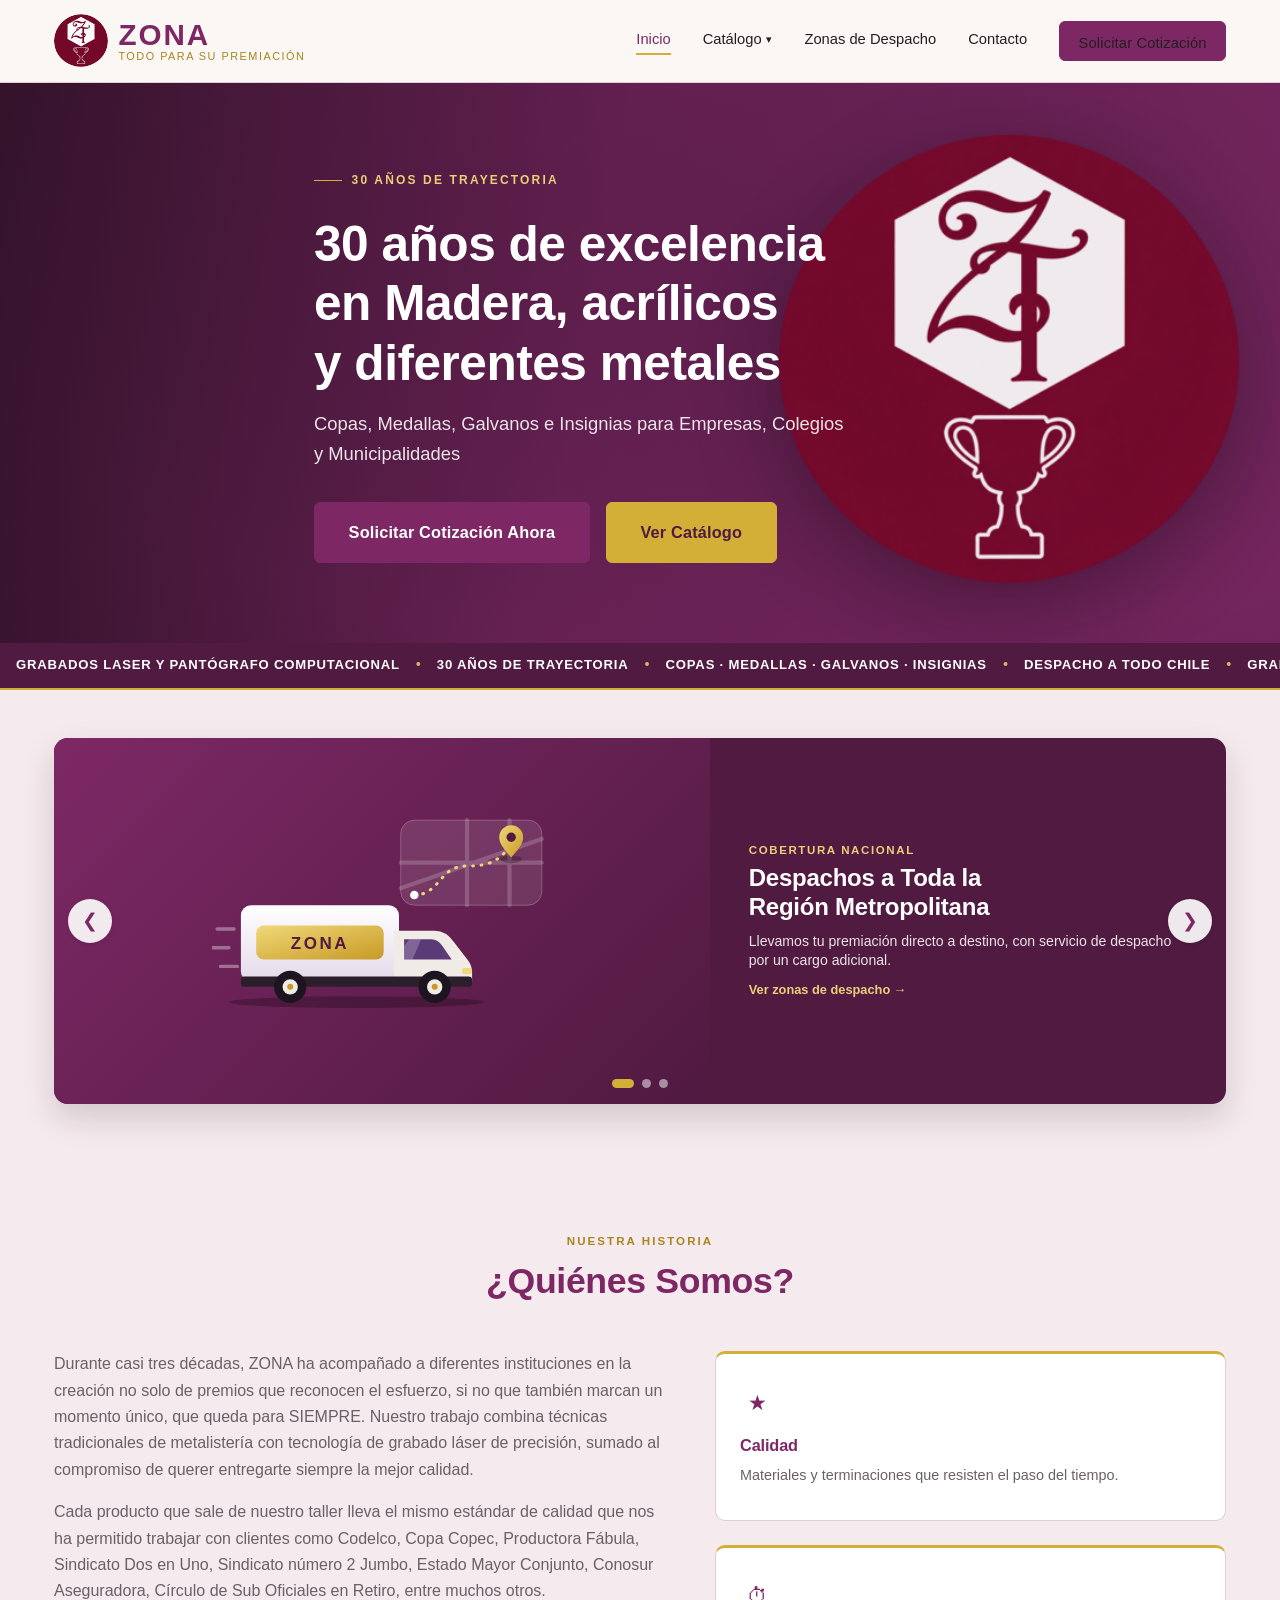
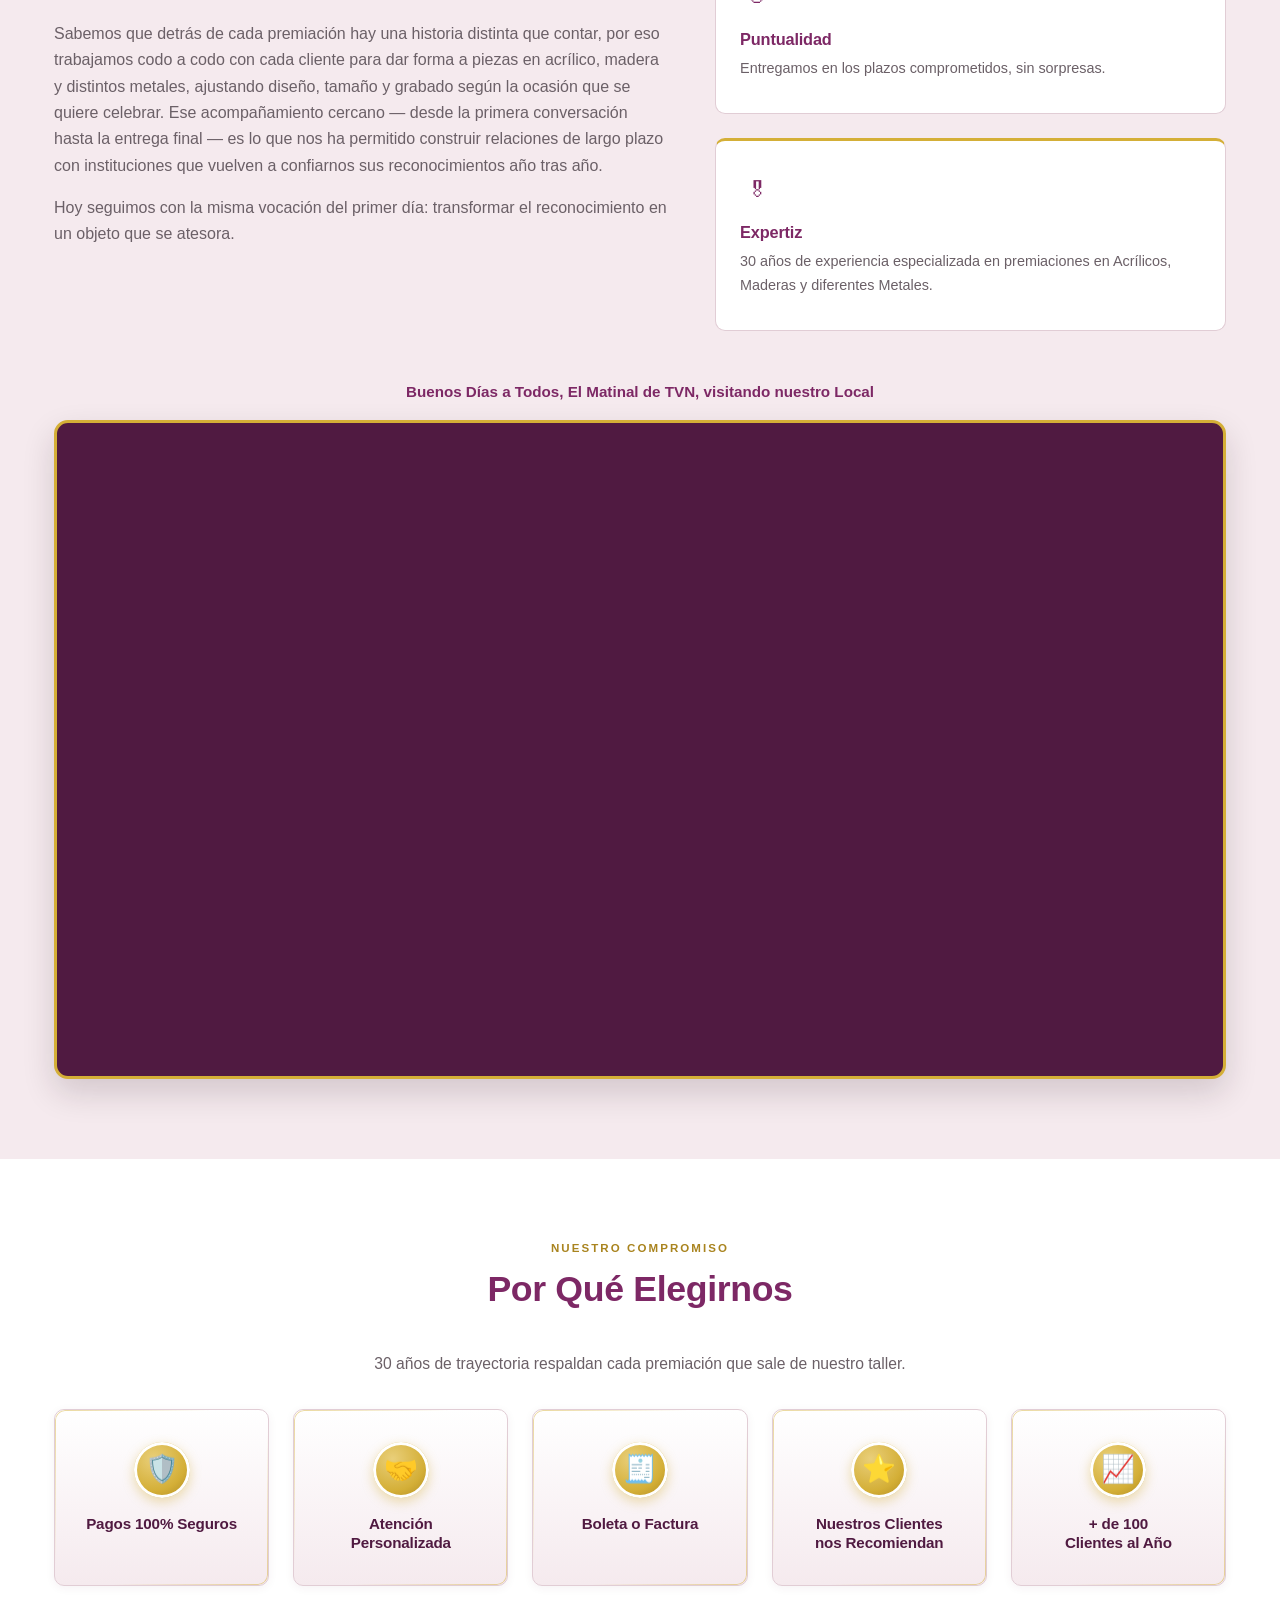
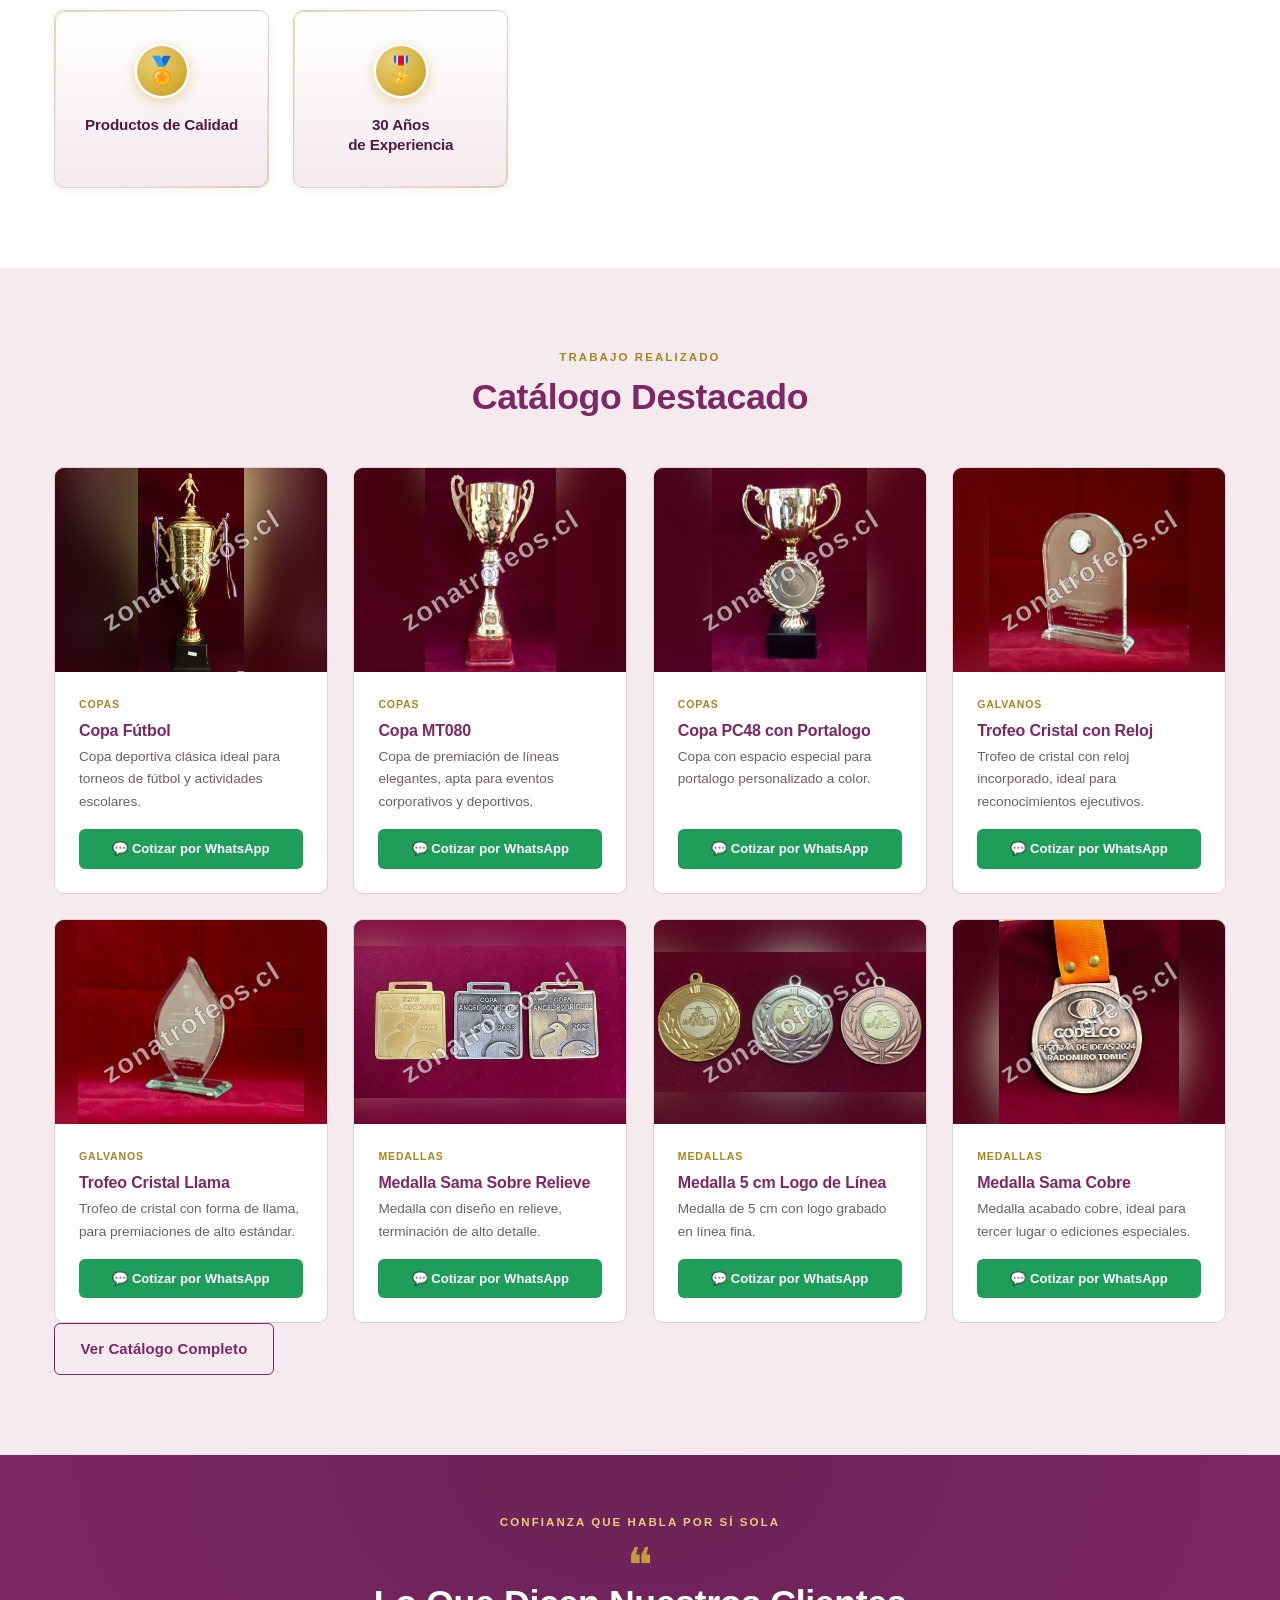
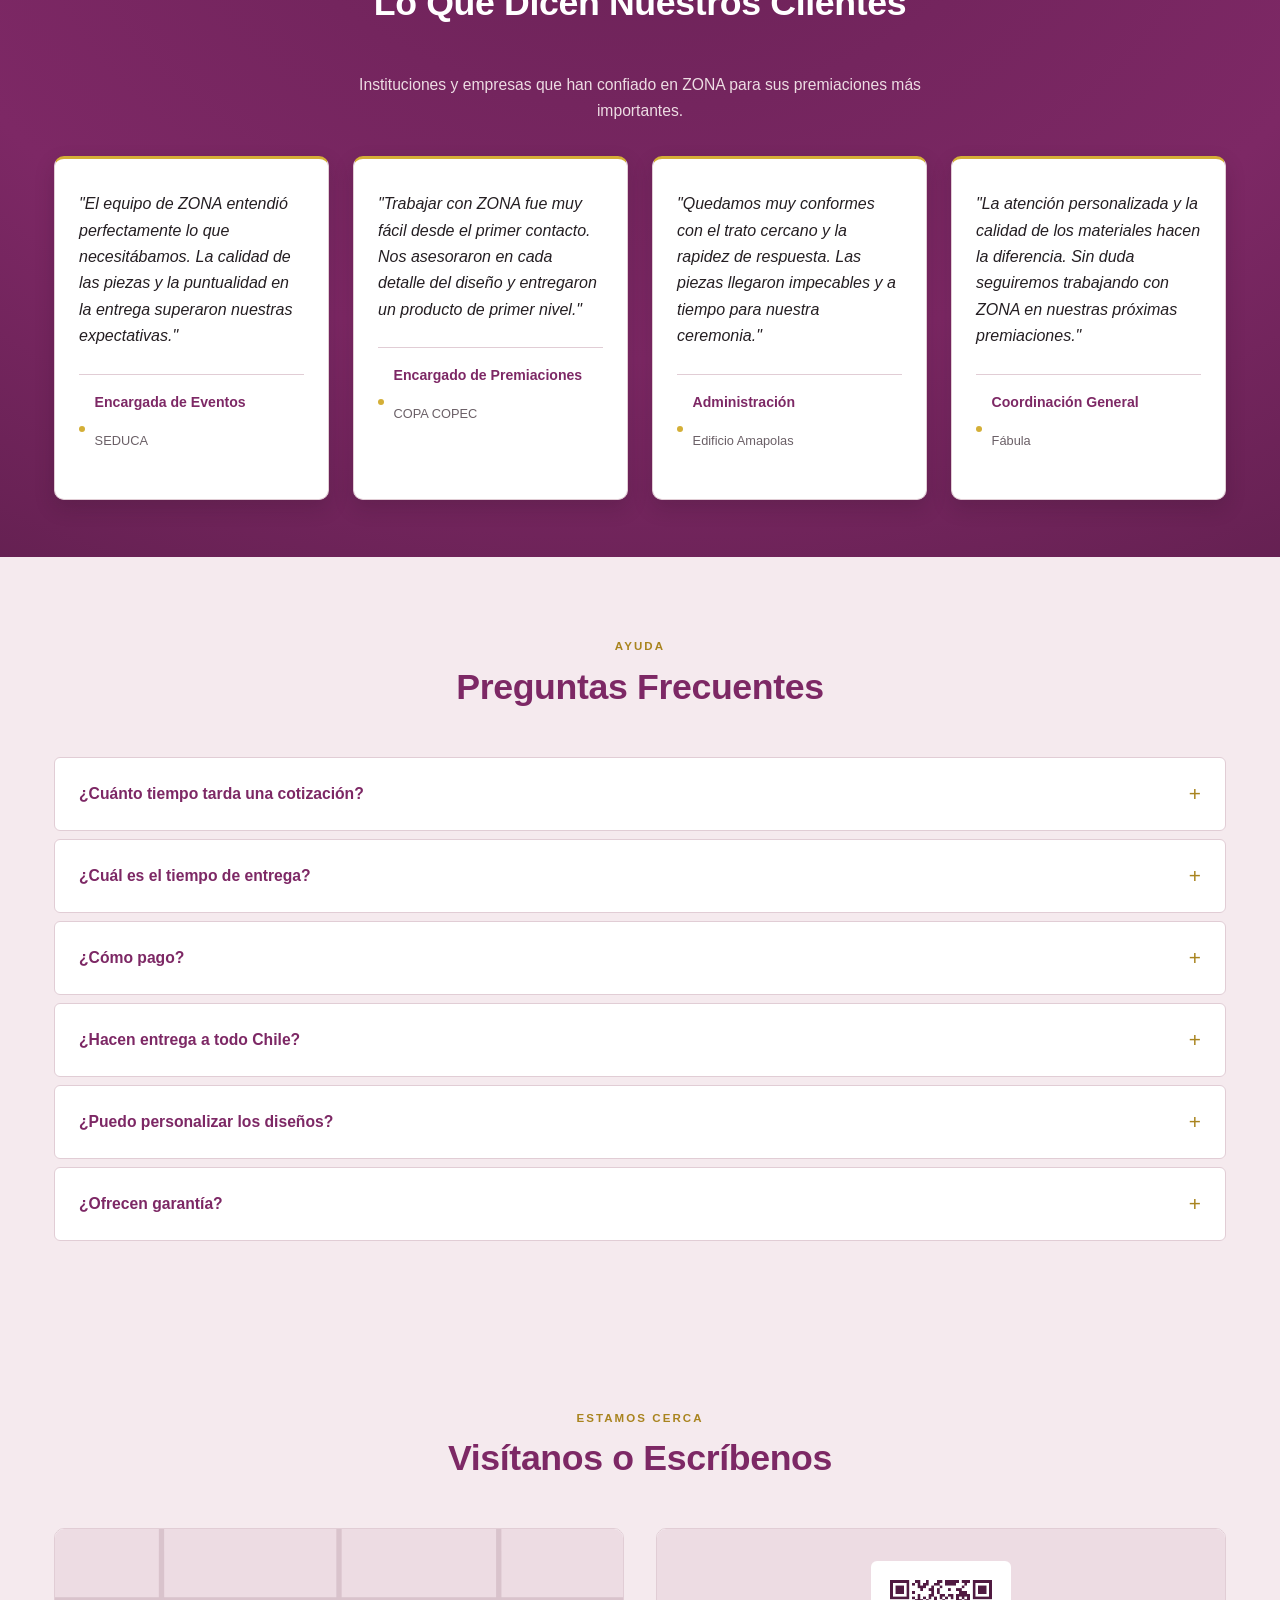
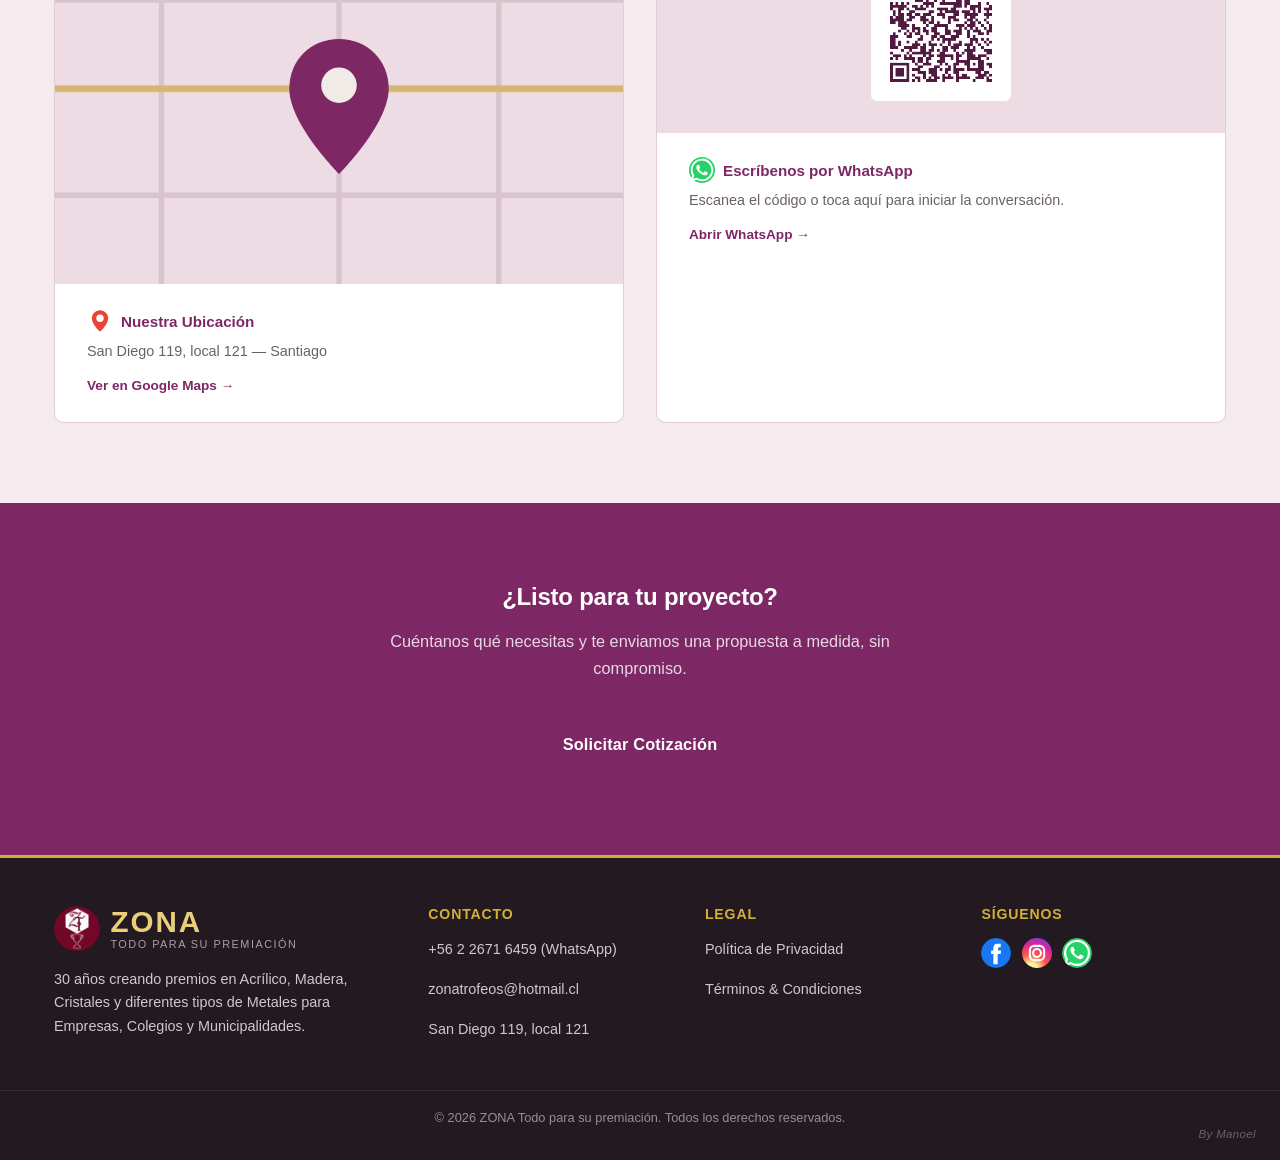
==== commit 223322a0: "Catálogo: fondo burdeo en fotos y nuevo camión de despacho en el carrusel - Tarjetas de producto: el" ====
--- a/index.html
+++ b/index.html
@@ -15,7 +15,7 @@
      Se permite 'unsafe-inline' en script/style porque el sitio usa
      un puñado de atributos onclick= y style= inline; para una política
      más estricta habría que eliminarlos primero (mejora futura). -->
-<meta http-equiv="Content-Security-Policy" content="default-src 'self'; script-src 'self' 'unsafe-inline'; style-src 'self' 'unsafe-inline' https://fonts.googleapis.com; font-src https://fonts.gstatic.com; img-src 'self' data:; connect-src 'self' https://formsubmit.co; form-action 'self' https://formsubmit.co; frame-src https://www.youtube.com https://www.youtube-nocookie.com; frame-ancestors 'none'; base-uri 'self';">
+<meta http-equiv="Content-Security-Policy" content="default-src 'self'; script-src 'self' 'unsafe-inline' https://pagead2.googlesyndication.com https://*.googlesyndication.com https://*.doubleclick.net https://www.googletagservices.com https://adservice.google.com https://*.adtrafficquality.google; style-src 'self' 'unsafe-inline' https://fonts.googleapis.com; font-src https://fonts.gstatic.com; img-src 'self' data: https://*.googlesyndication.com https://*.doubleclick.net https://*.google.com https://*.adtrafficquality.google; connect-src 'self' https://formsubmit.co https://*.googlesyndication.com https://*.doubleclick.net https://*.google.com https://*.adtrafficquality.google; form-action 'self' https://formsubmit.co; frame-src https://www.youtube.com https://www.youtube-nocookie.com https://*.googlesyndication.com https://*.doubleclick.net https://*.google.com https://*.adtrafficquality.google; frame-ancestors 'none'; base-uri 'self';">
 <meta name="referrer" content="strict-origin-when-cross-origin">
 <title>ZONA Todo para su premiación</title>
 <meta name="description" content="30 años creando premios en Acrílico, Madera, Cristales y diferentes tipos de Metales. Copas, medallas, trofeos, insignias, piochas y grabados láser para empresas, colegios y municipalidades en todo Chile.">
@@ -65,6 +65,10 @@
 <link rel="preconnect" href="https://fonts.gstatic.com" crossorigin>
 <link href="https://fonts.googleapis.com/css2?family=Poppins:wght@500;600;700;800&family=Roboto:wght@400;500;700&display=swap" rel="stylesheet">
 <link rel="stylesheet" href="styles.css">
+
+<!-- Google AdSense -->
+<script async src="https://pagead2.googlesyndication.com/pagead/js/adsbygoogle.js?client=ca-pub-4487150941200932"
+     crossorigin="anonymous"></script>
 </head>
 <body>
 
@@ -205,20 +209,48 @@
           <div class="carousel-slide carousel-slide-active">
             <div class="slide-panel">
               <div class="slide-visual slide-visual-despacho">
-                <svg viewBox="0 0 400 260" class="van-illustration" role="img" aria-label="Furgón de despacho ZONA con pin de ubicación">
-                  <path d="M40 205 C120 195, 280 195, 360 205" stroke="rgba(233,207,122,0.35)" stroke-width="3" stroke-dasharray="2 12" stroke-linecap="round" fill="none"/>
-                  <rect x="55" y="120" width="180" height="75" rx="8" fill="#F1EBE7"/>
-                  <rect x="225" y="140" width="75" height="55" rx="6" fill="#F1EBE7"/>
-                  <rect x="238" y="150" width="34" height="24" rx="3" fill="#7D2865"/>
-                  <rect x="70" y="140" width="120" height="36" rx="4" fill="#D4AF37" opacity="0.9"/>
-                  <text x="130" y="164" text-anchor="middle" font-family="Poppins, sans-serif" font-weight="700" font-size="16" fill="#501a41">ZONA</text>
-                  <circle cx="100" cy="200" r="18" fill="#241E22"/>
-                  <circle cx="100" cy="200" r="7" fill="#F1EBE7"/>
-                  <circle cx="255" cy="200" r="18" fill="#241E22"/>
-                  <circle cx="255" cy="200" r="7" fill="#F1EBE7"/>
-                  <circle cx="330" cy="70" r="26" fill="#D4AF37"/>
-                  <polygon points="330,120 312,80 348,80" fill="#D4AF37"/>
-                  <circle cx="330" cy="70" r="10" fill="#501a41"/>
+                <svg viewBox="0 0 400 260" class="van-illustration" role="img" aria-label="Camión de despacho ZONA con ruta y pin de ubicación">
+                  <defs>
+                    <linearGradient id="zdBox" x1="0" y1="0" x2="0" y2="1">
+                      <stop offset="0" stop-color="#FFFFFF"/>
+                      <stop offset="1" stop-color="#E4DAEA"/>
+                    </linearGradient>
+                    <linearGradient id="zdGold" x1="0" y1="0" x2="1" y2="1">
+                      <stop offset="0" stop-color="#F0D878"/>
+                      <stop offset="1" stop-color="#C79A25"/>
+                    </linearGradient>
+                  </defs>
+                  <!-- Mapa con ruta -->
+                  <rect x="222" y="12" width="166" height="100" rx="16" fill="#FFFFFF" fill-opacity="0.10" stroke="#FFFFFF" stroke-opacity="0.28"/>
+                  <path d="M222 62 H388 M300 12 V112 M222 92 L388 34 M350 12 V112" stroke="#FFFFFF" stroke-opacity="0.18" stroke-width="5" stroke-linecap="round"/>
+                  <path d="M238 100 C268 100 268 66 298 66 S336 60 352 42" stroke="#F0D878" stroke-width="3.5" stroke-linecap="round" stroke-dasharray="1 9" fill="none"/>
+                  <circle cx="238" cy="100" r="5" fill="#FFFFFF"/>
+                  <!-- Pin -->
+                  <ellipse cx="352" cy="58" rx="13" ry="4.5" fill="#000000" fill-opacity="0.22"/>
+                  <path d="M352 56 C340 42 338 38 338 32 a14 14 0 0 1 28 0 C366 38 364 42 352 56 Z" fill="url(#zdGold)"/>
+                  <circle cx="352" cy="32" r="5.5" fill="#501a41"/>
+                  <!-- Líneas de velocidad -->
+                  <path d="M6 140 H26 M0 162 H20 M10 184 H30" stroke="#FFFFFF" stroke-opacity="0.35" stroke-width="4" stroke-linecap="round"/>
+                  <!-- Sombra y suelo -->
+                  <ellipse cx="170" cy="226" rx="150" ry="7" fill="#000000" fill-opacity="0.25"/>
+                  <!-- Carrocería -->
+                  <rect x="34" y="112" width="186" height="90" rx="12" fill="url(#zdBox)"/>
+                  <rect x="52" y="136" width="150" height="40" rx="9" fill="url(#zdGold)"/>
+                  <text x="127" y="163" text-anchor="middle" font-family="Poppins, sans-serif" font-weight="700" font-size="20" letter-spacing="3" fill="#501a41">ZONA</text>
+                  <!-- Cabina -->
+                  <path d="M214 142 H262 Q276 142 285 156 L302 178 Q306 184 306 192 V202 H214 Z" fill="#F1EBE7"/>
+                  <path d="M226 152 H258 Q266 152 271 160 L282 176 H226 Z" fill="#5B3A78"/>
+                  <path d="M232 152 L246 152 L236 176 L226 176 V160 Z" fill="#FFFFFF" fill-opacity="0.22"/>
+                  <rect x="294" y="186" width="12" height="7" rx="3" fill="#F0D878"/>
+                  <!-- Chasis -->
+                  <rect x="34" y="196" width="272" height="12" rx="4" fill="#2A1F2B"/>
+                  <!-- Ruedas -->
+                  <circle cx="92" cy="208" r="19" fill="#1C1520"/>
+                  <circle cx="92" cy="208" r="9" fill="#F1EBE7"/>
+                  <circle cx="92" cy="208" r="3.5" fill="#C79A25"/>
+                  <circle cx="262" cy="208" r="19" fill="#1C1520"/>
+                  <circle cx="262" cy="208" r="9" fill="#F1EBE7"/>
+                  <circle cx="262" cy="208" r="3.5" fill="#C79A25"/>
                 </svg>
               </div>
               <div class="slide-text">
--- a/styles.css
+++ b/styles.css
@@ -672,8 +672,17 @@
   flex-direction: column;
 }
 .producto-card:hover { transform: translateY(-4px); box-shadow: var(--shadow-lift); }
-.producto-img-wrap { position: relative; overflow: hidden; aspect-ratio: 4/3; background: #eee; }
-.producto-img-wrap img { width: 100%; height: 100%; object-fit: contain; transition: transform 0.4s var(--ease); }
+/* Fondo burdeo (color de las fotos) + copia desenfocada de la misma imagen,
+   para que las franjas laterales/superiores no se vean blancas ni grises. */
+.producto-img-wrap { position: relative; overflow: hidden; aspect-ratio: 4/3; background: #5a0a22; }
+.producto-img-wrap::before {
+  content: "";
+  position: absolute;
+  inset: -20px;
+  background: var(--img-bg) center / cover no-repeat;
+  filter: blur(22px);
+}
+.producto-img-wrap img { position: relative; width: 100%; height: 100%; object-fit: contain; transition: transform 0.4s var(--ease); }
 .producto-card:hover .producto-img-wrap img { transform: scale(1.06); }
 .producto-overlay {
   position: absolute; inset: 0;
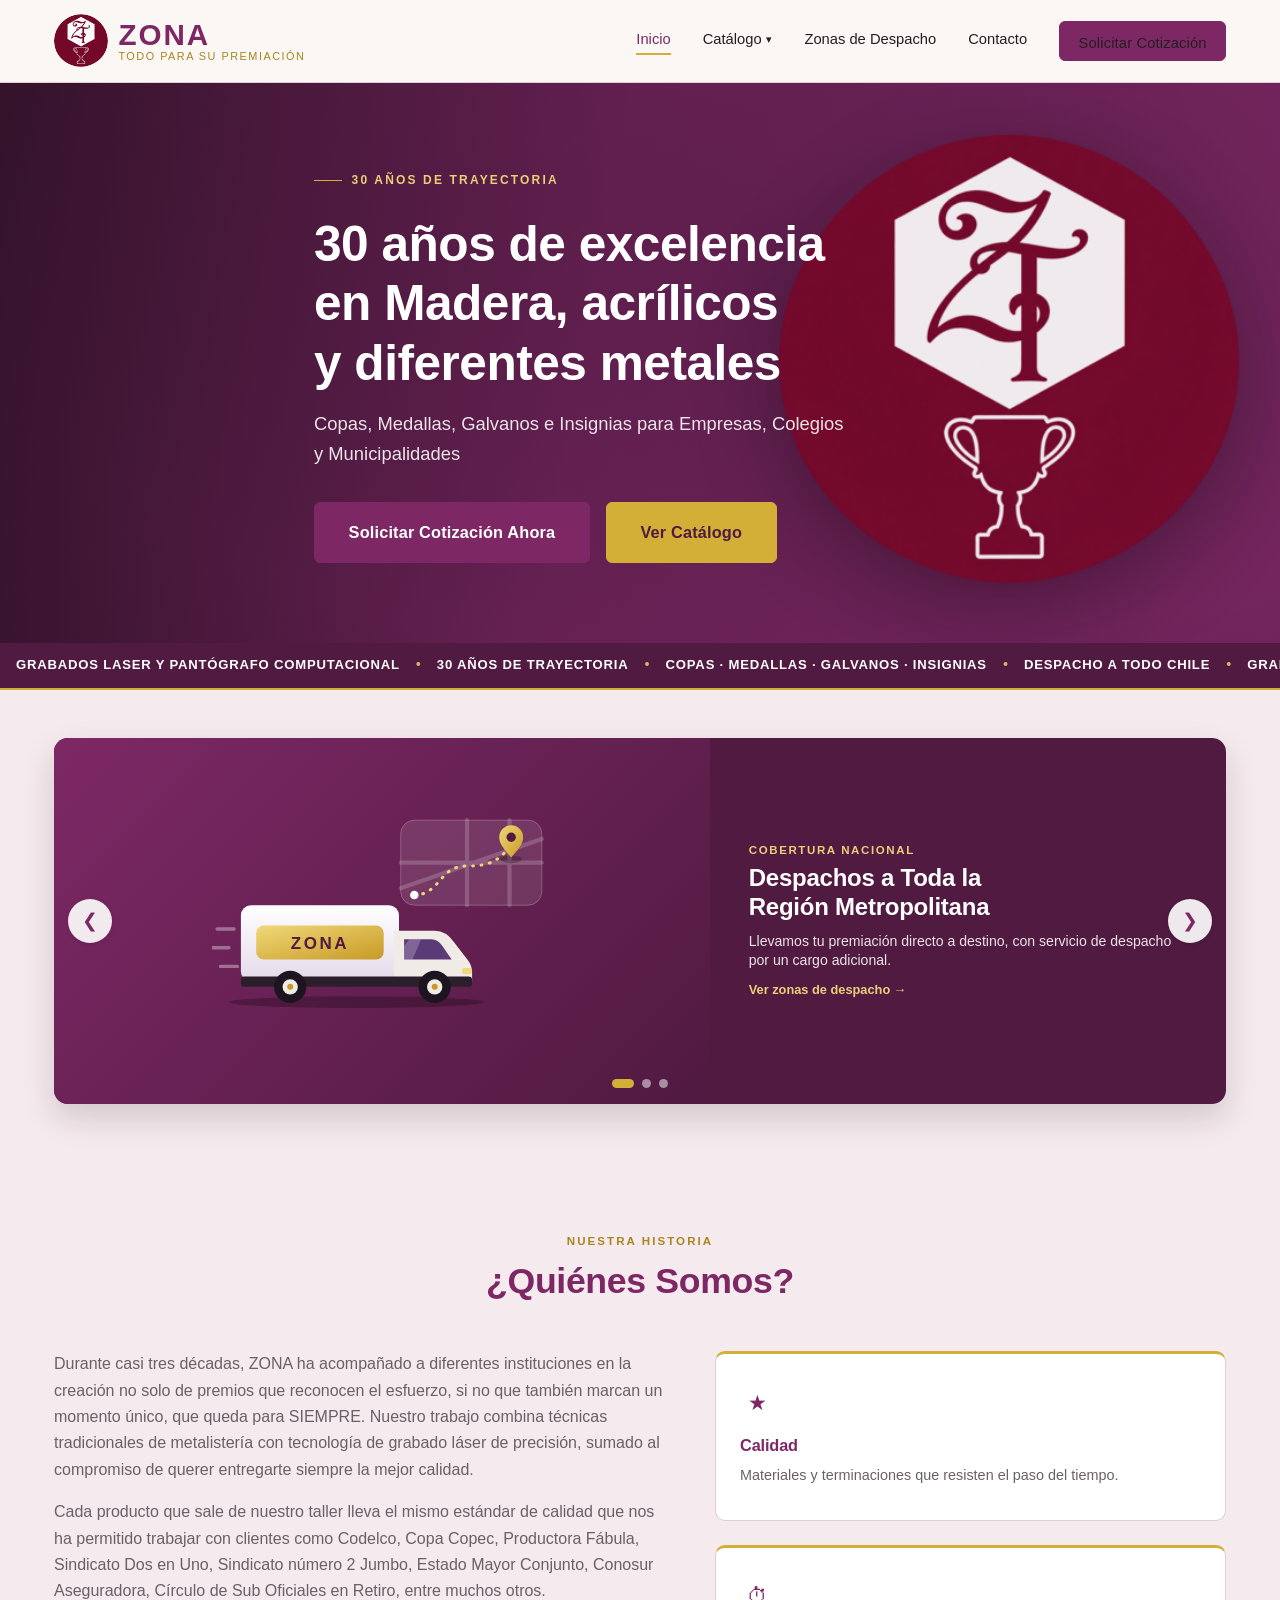
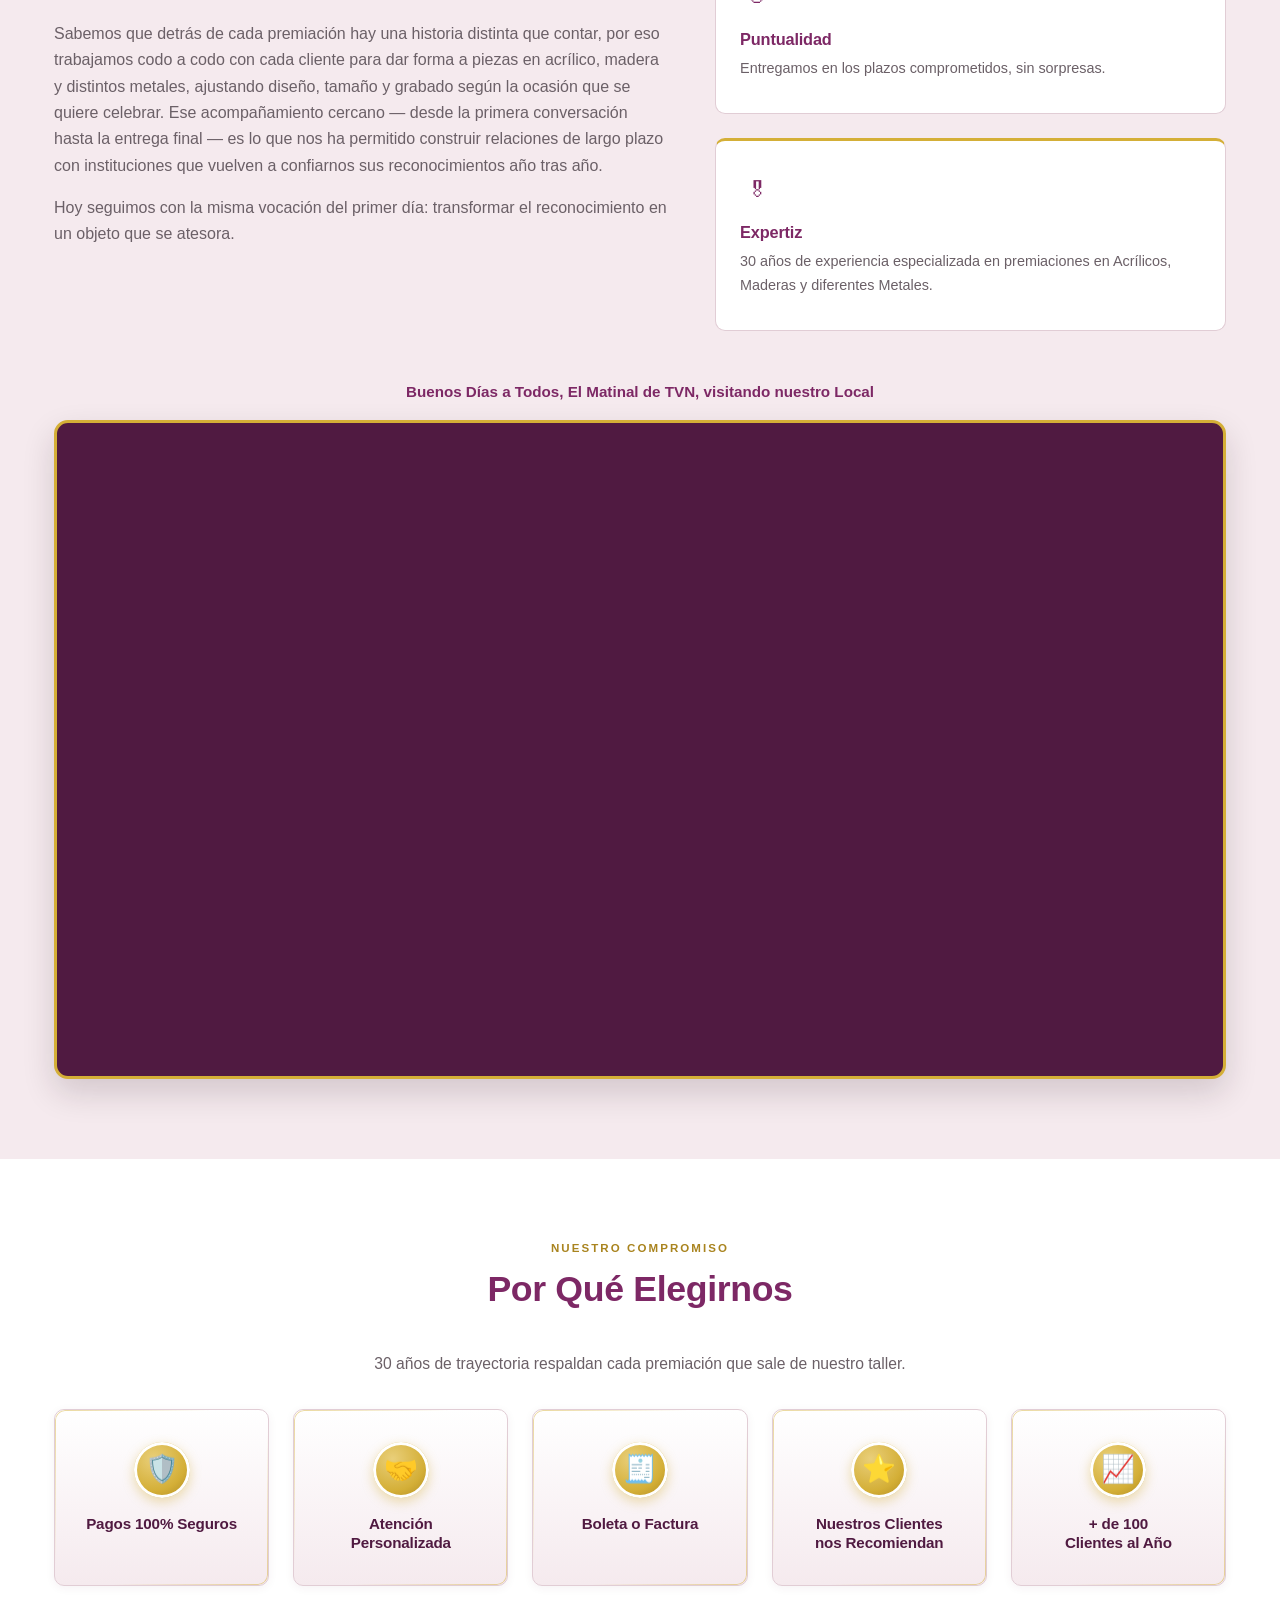
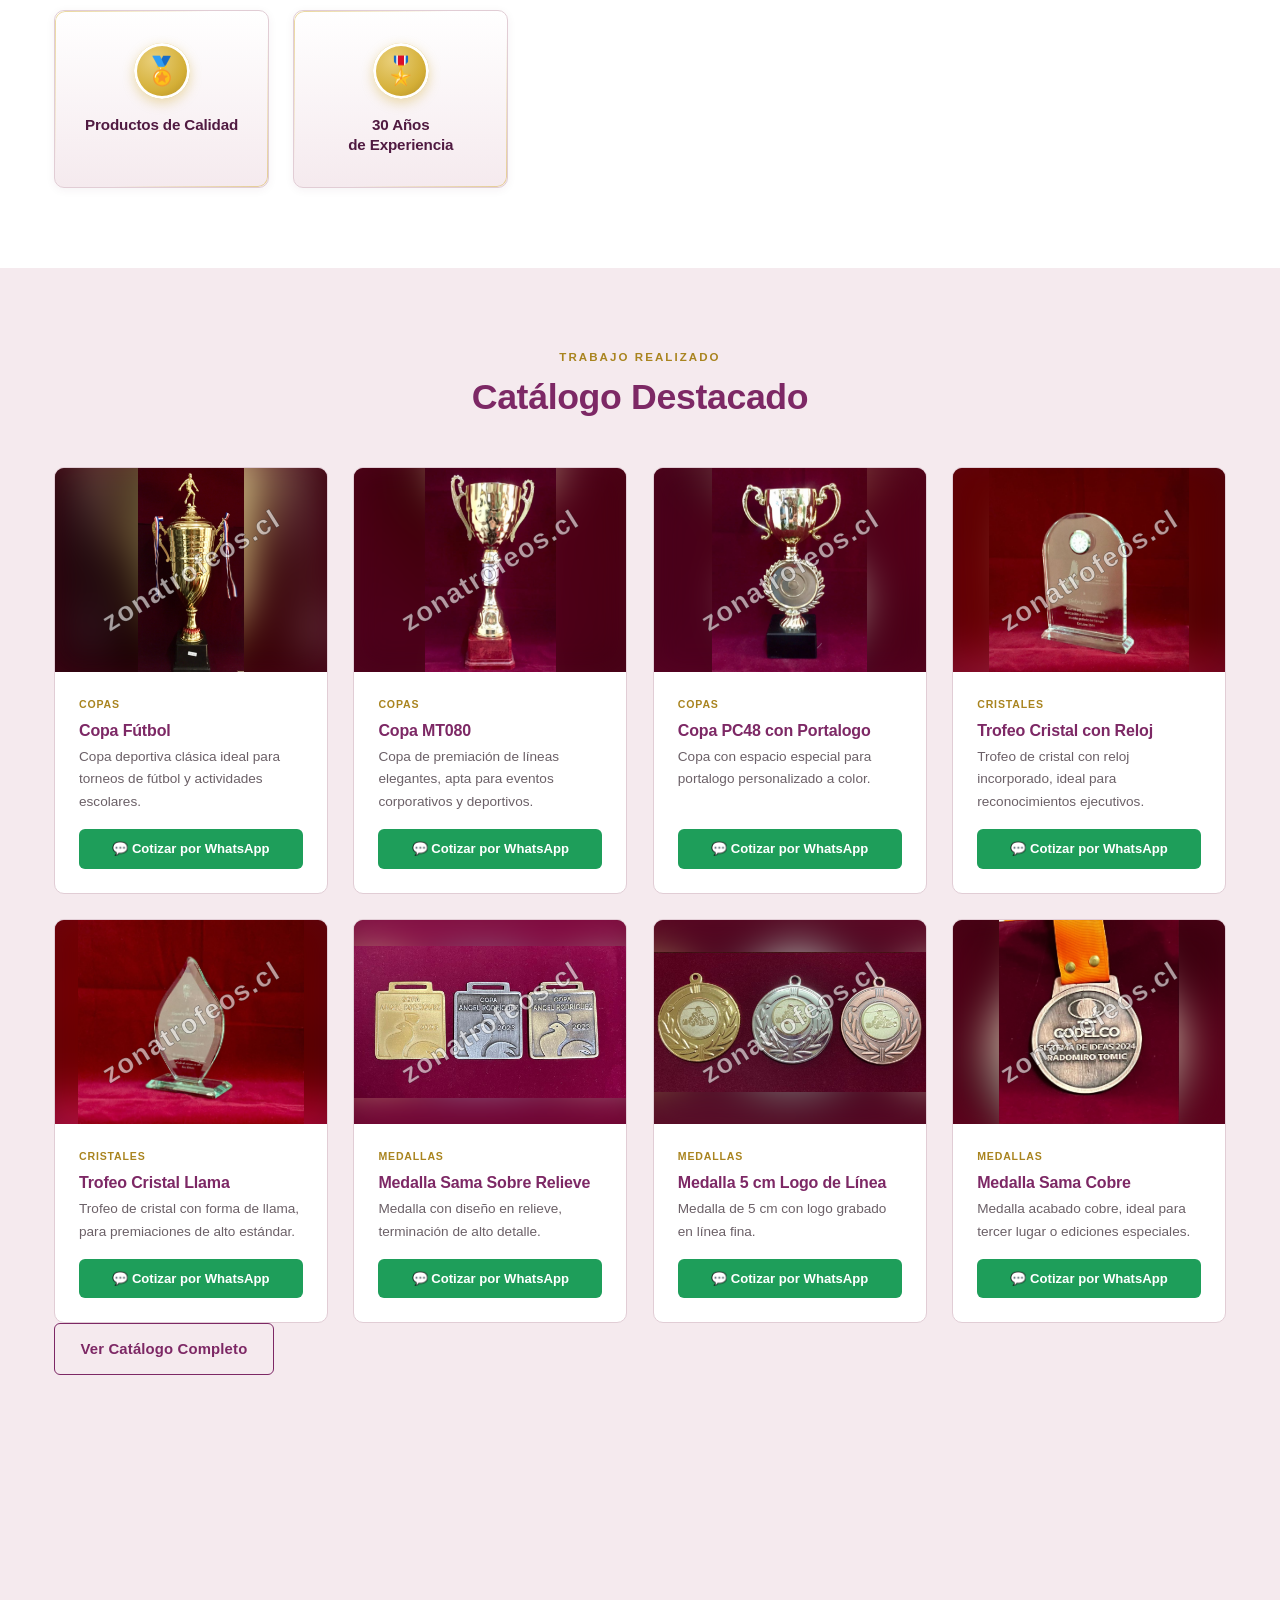
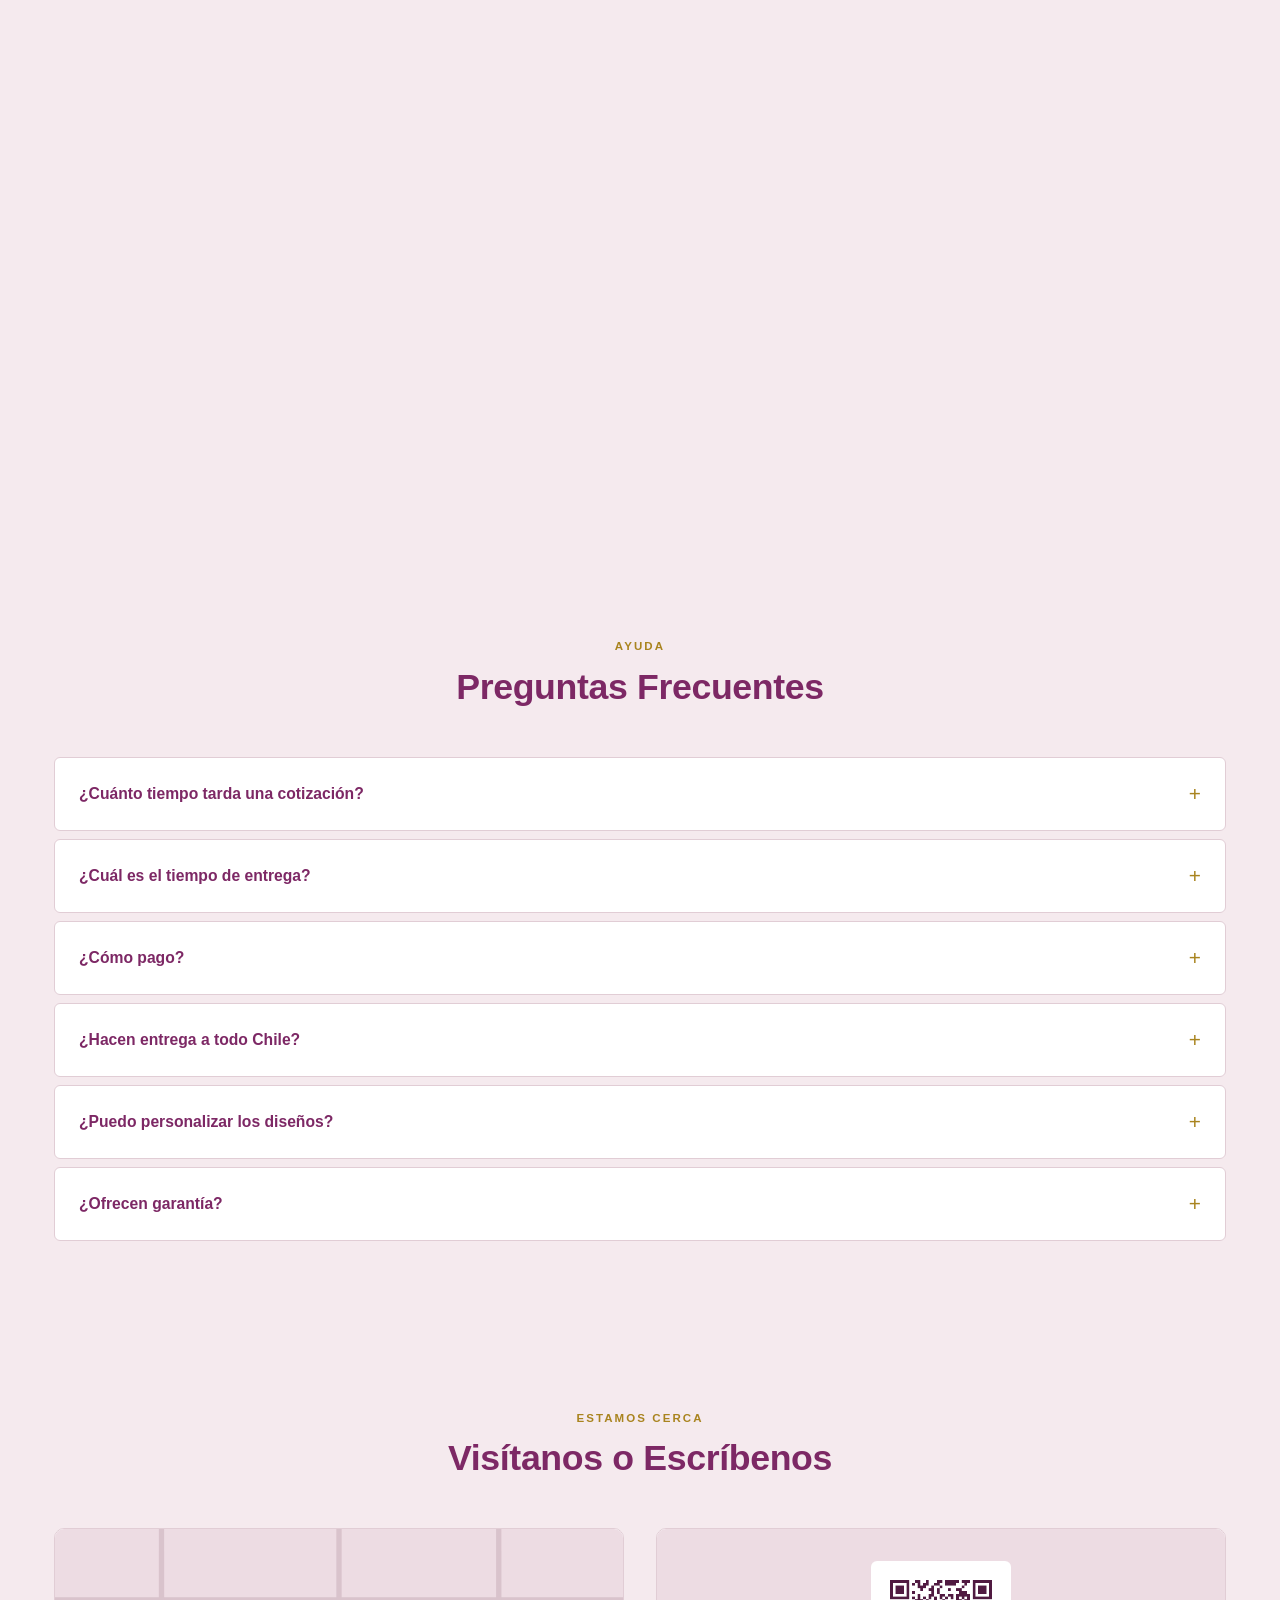
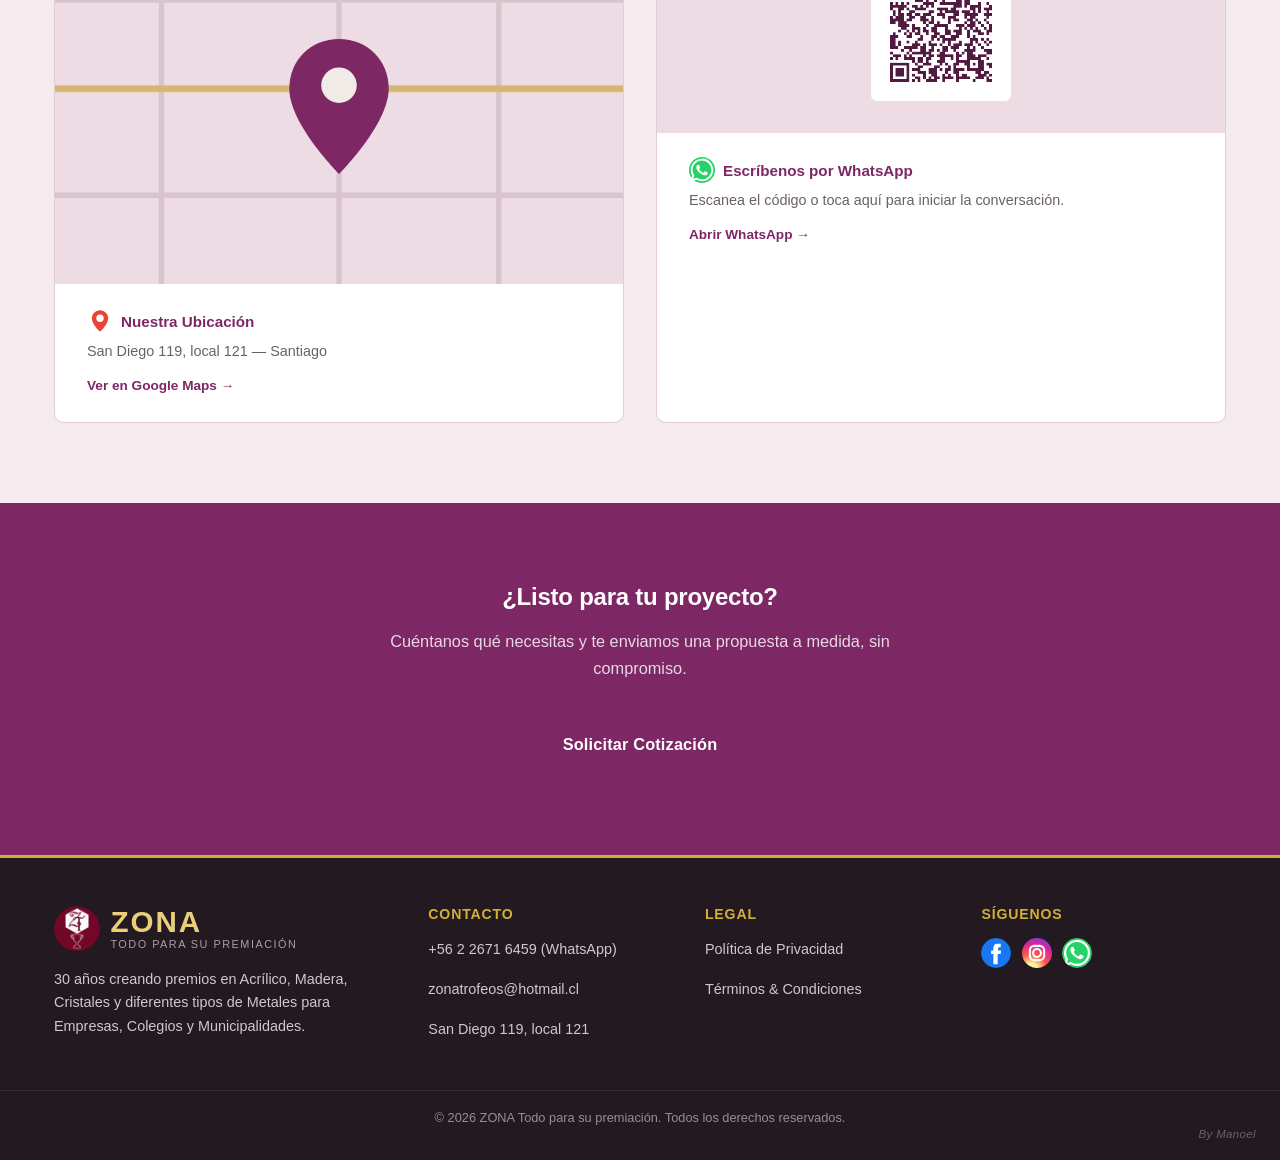
==== commit 3fafe482: "Catálogo: nuevas categorías Cristales y Maderas, eliminar Grabados Láser y renovar Galvanos Co-Autho" ====
--- a/index.html
+++ b/index.html
@@ -64,7 +64,7 @@
 <link rel="preconnect" href="https://fonts.googleapis.com">
 <link rel="preconnect" href="https://fonts.gstatic.com" crossorigin>
 <link href="https://fonts.googleapis.com/css2?family=Poppins:wght@500;600;700;800&family=Roboto:wght@400;500;700&display=swap" rel="stylesheet">
-<link rel="stylesheet" href="styles.css">
+<link rel="stylesheet" href="styles.css?v=2">
 
 <!-- Google AdSense -->
 <script async src="https://pagead2.googlesyndication.com/pagead/js/adsbygoogle.js?client=ca-pub-4487150941200932"
@@ -983,6 +983,6 @@
 </div>
 
 
-<script src="script.js"></script>
+<script src="script.js?v=3"></script>
 </body>
 </html>
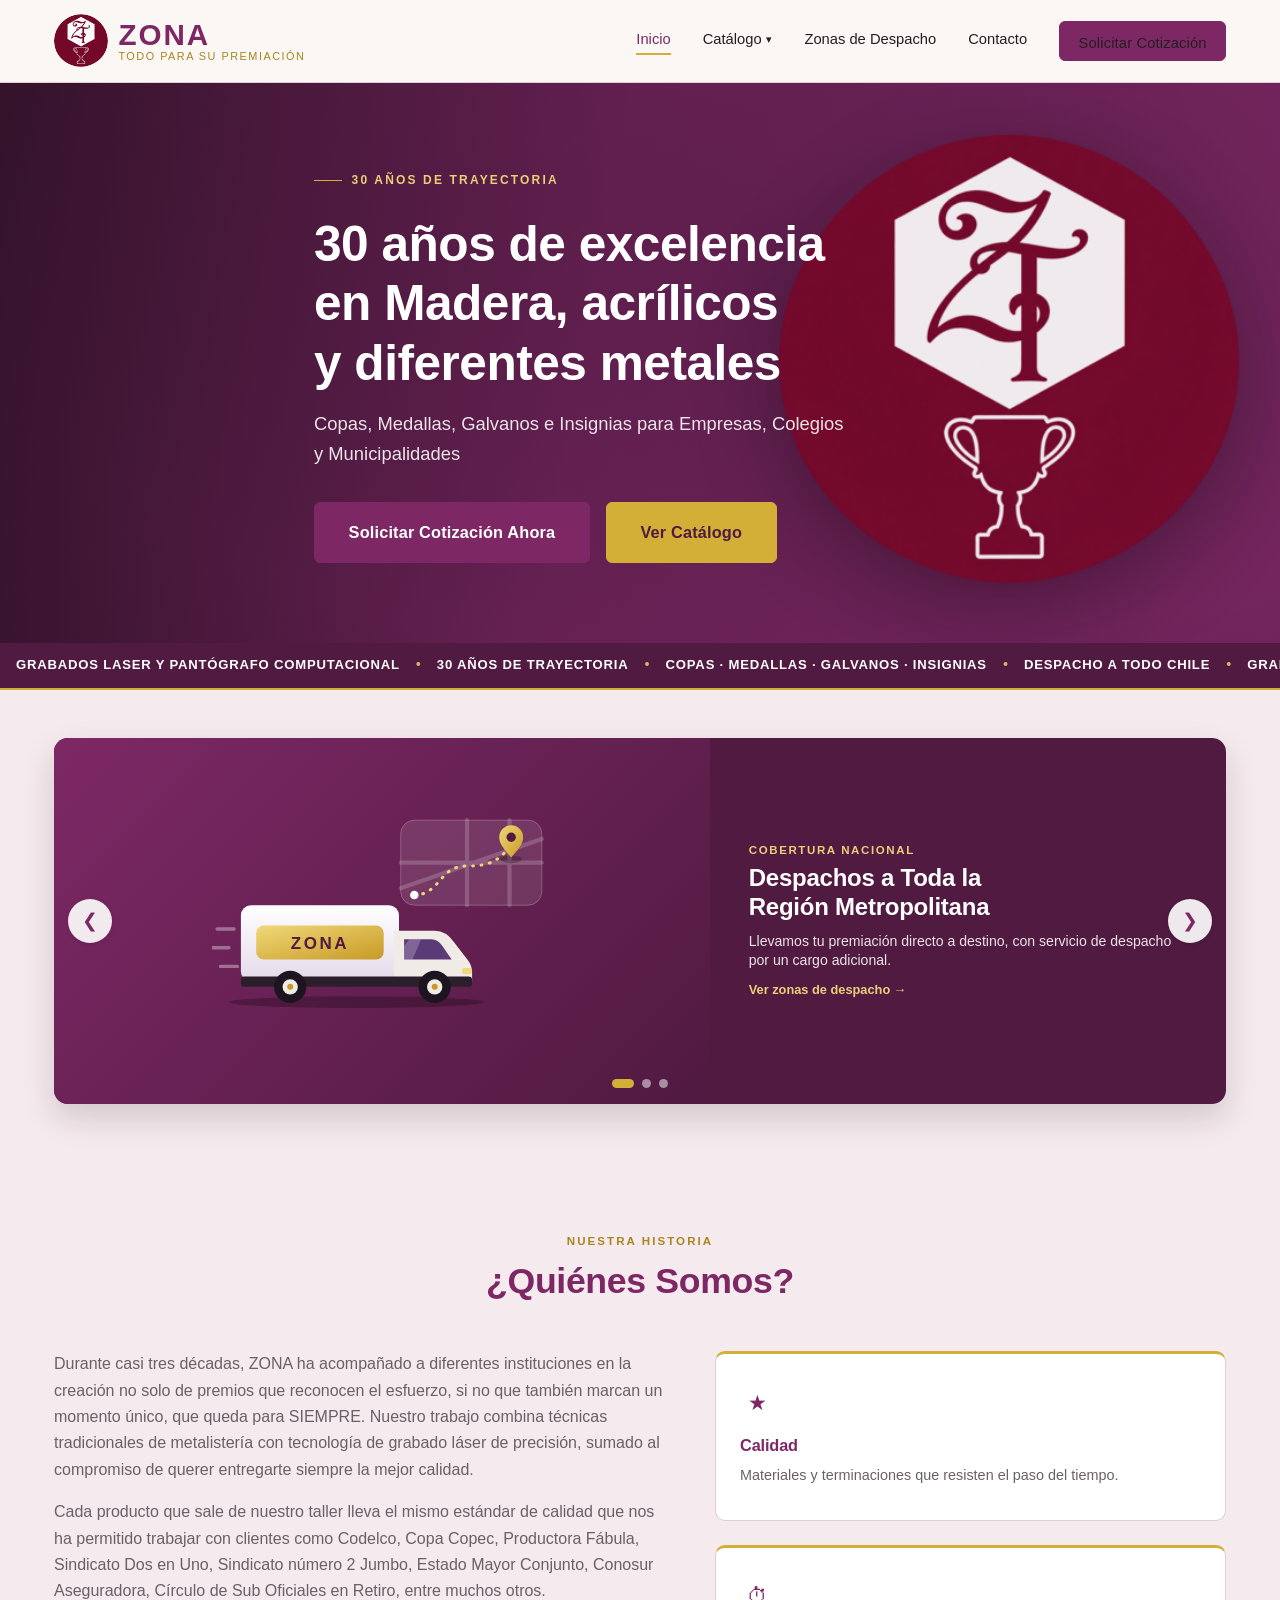
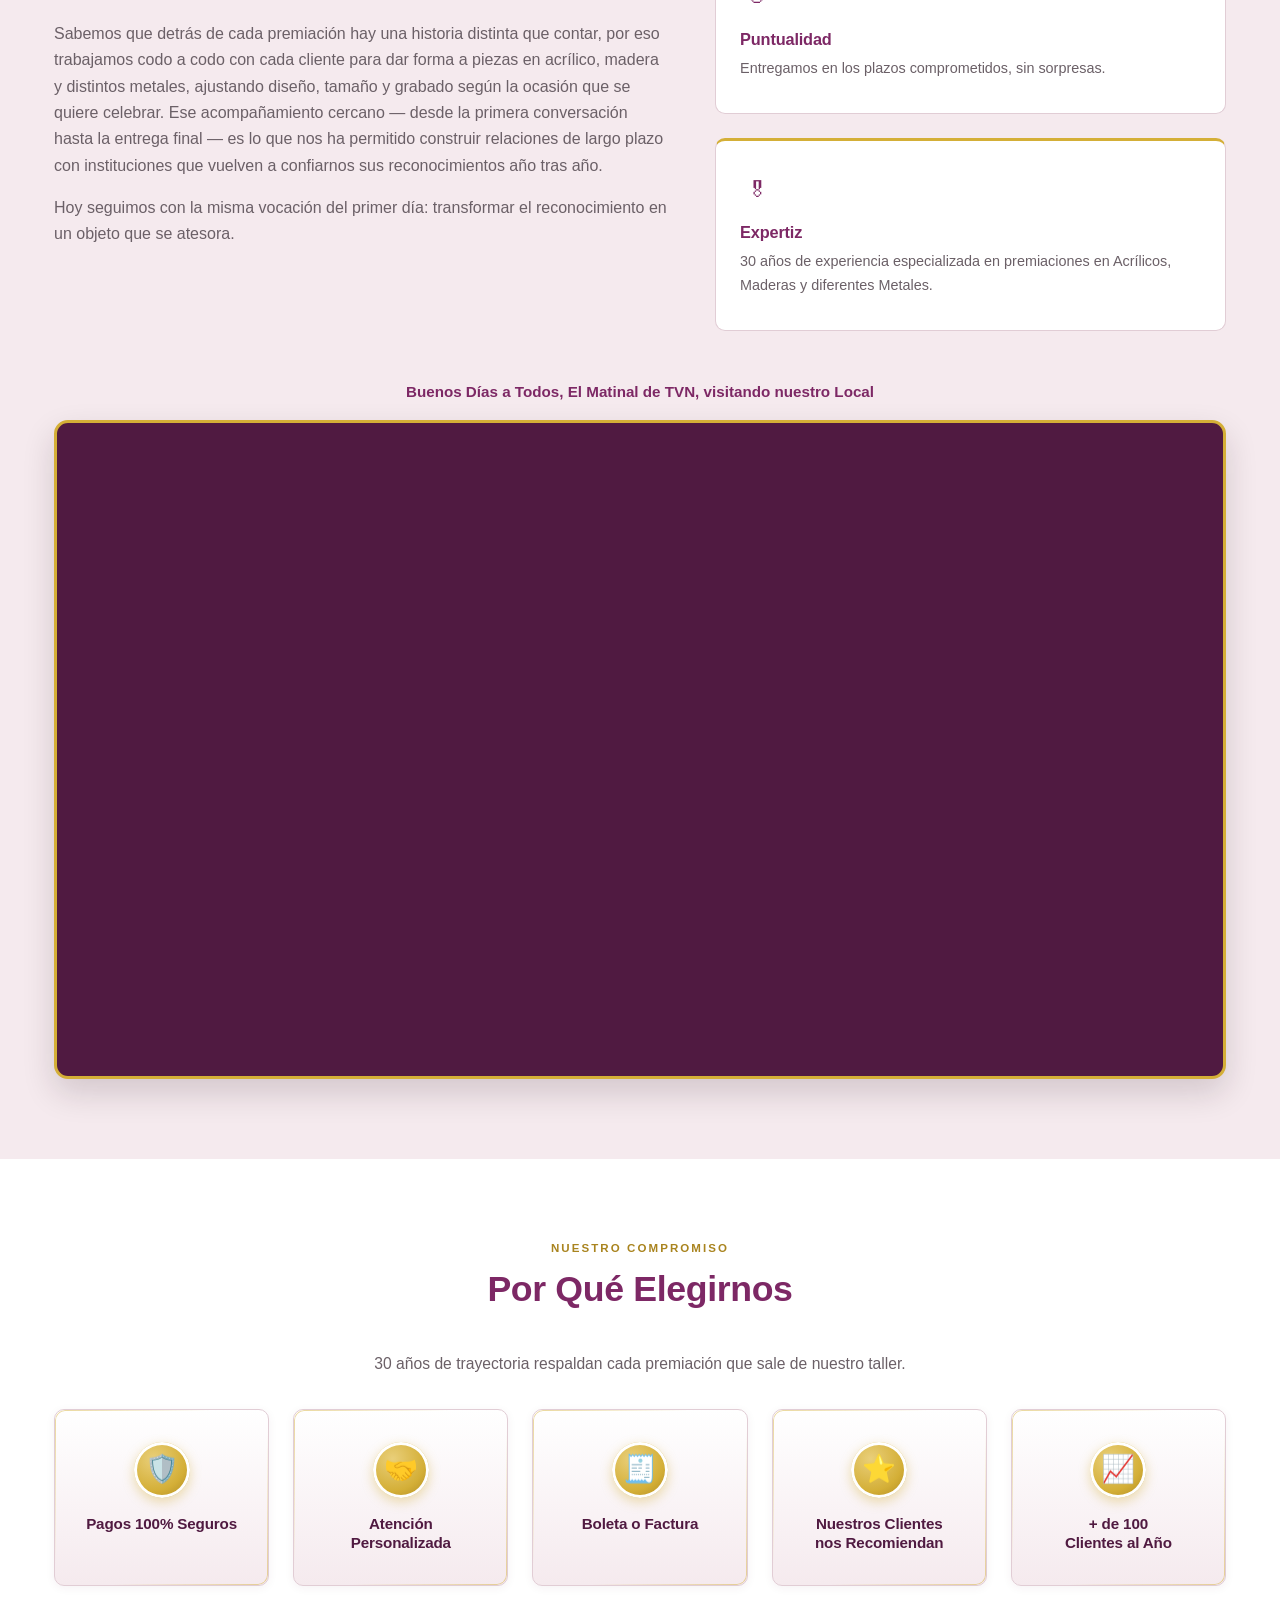
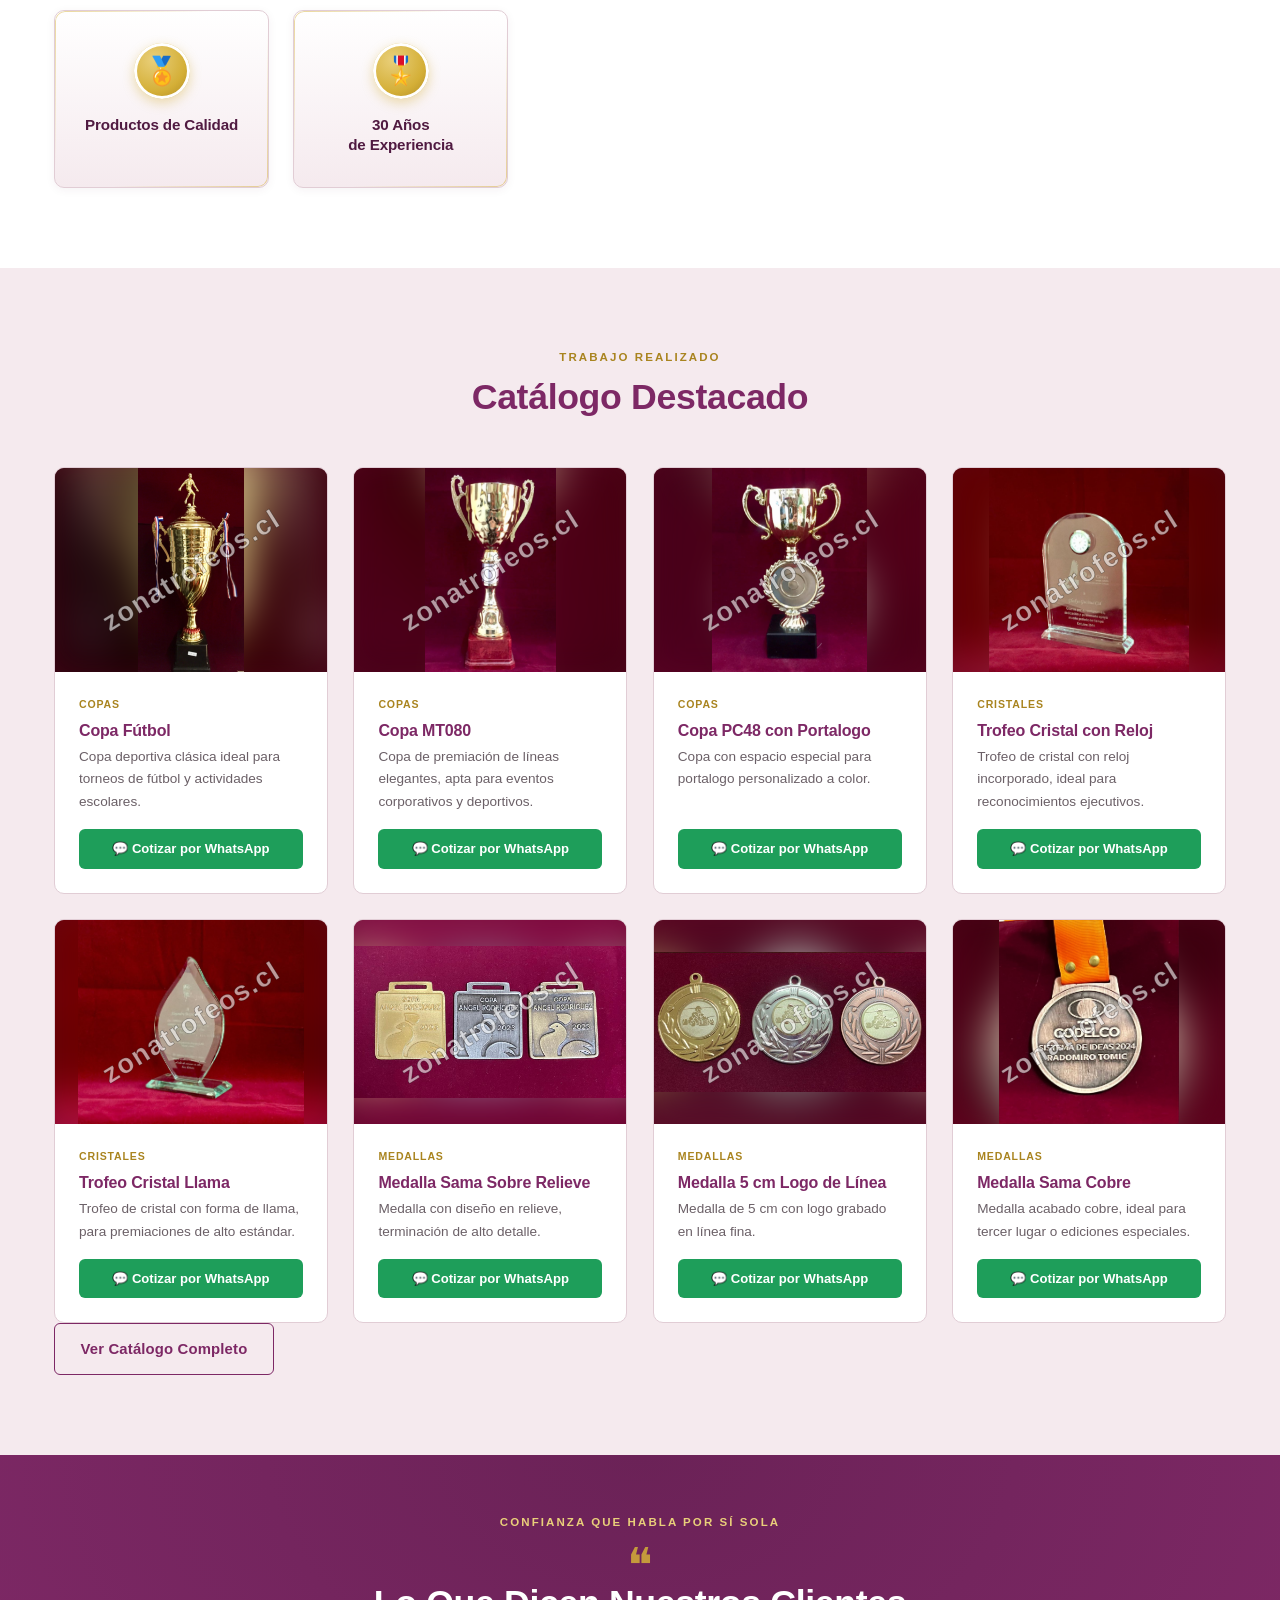
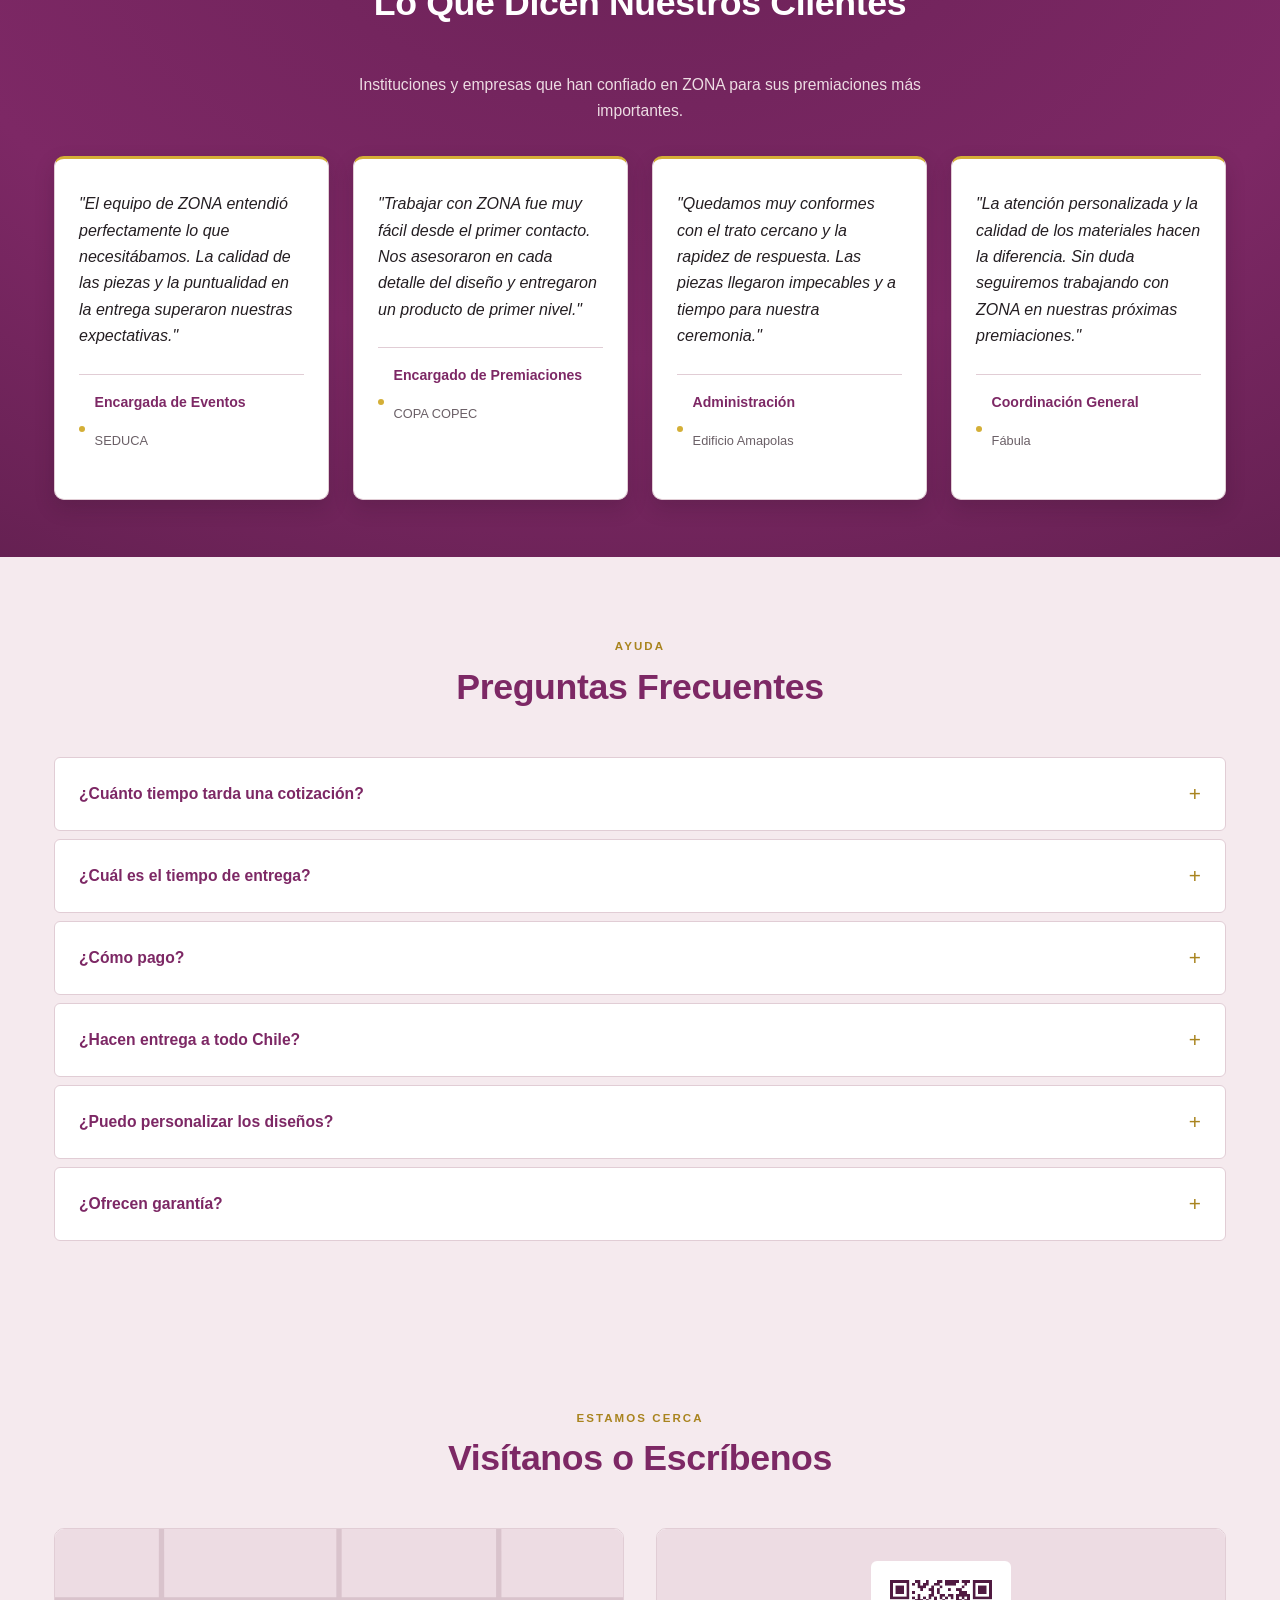
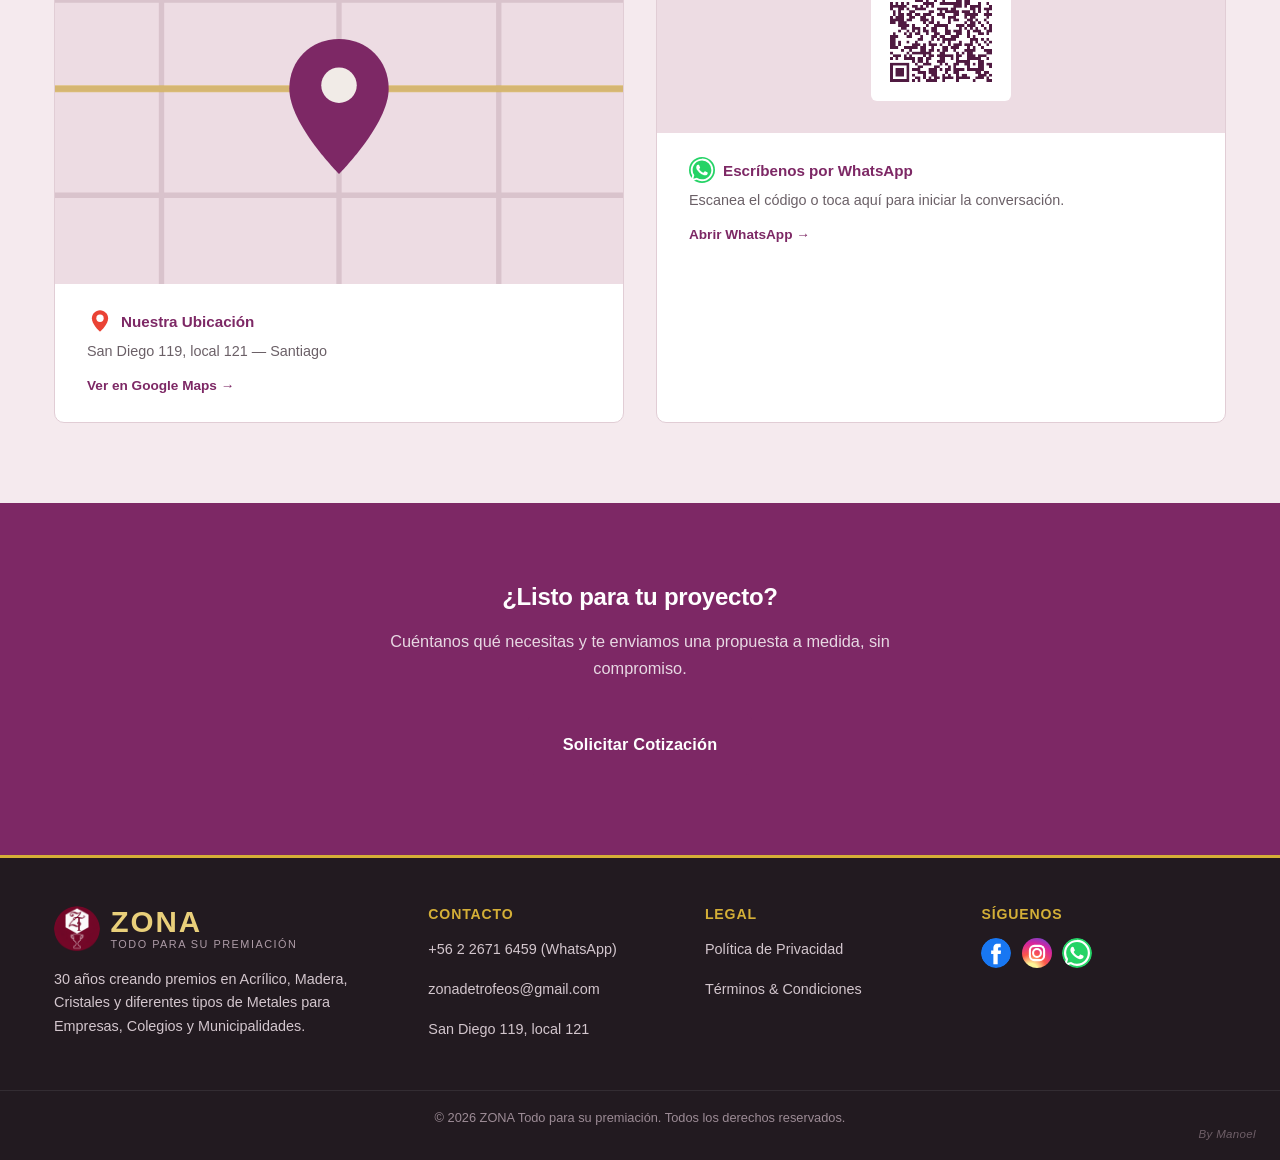
==== commit a64eb40a: "Cambiar correo oficial a zonadetrofeos@gmail.com Co-Authored-By: Claude Sonnet 5.5 <noreply@anthropi" ====
--- a/index.html
+++ b/index.html
@@ -587,7 +587,7 @@
       <div class="contacto-info">
         <h3>Datos de Contacto</h3>
         <p><strong>Teléfono / WhatsApp:</strong> <a id="contactoWhatsapp" href="#" target="_blank" rel="noopener">+56 2 2671 6459</a></p>
-        <p><strong>Email:</strong> <a href="mailto:zonatrofeos@hotmail.cl">zonatrofeos@hotmail.cl</a></p>
+        <p><strong>Email:</strong> <a href="mailto:zonadetrofeos@gmail.com">zonadetrofeos@gmail.com</a></p>
         <p><strong>Ubicación:</strong> San Diego 119, local 121</p>
         <a class="mapa-embed" id="contactoMapaLink" href="https://www.google.com/maps/search/?api=1&query=San+Diego+119+Santiago" target="_blank" rel="noopener">
           <span class="mapa-pin" aria-hidden="true">📍</span>
@@ -833,7 +833,7 @@
     <div class="footer-col">
       <h4>Contacto</h4>
       <p><a id="footerWhatsapp" href="#" target="_blank" rel="noopener">+56 2 2671 6459 (WhatsApp)</a></p>
-      <p><a href="mailto:zonatrofeos@hotmail.cl">zonatrofeos@hotmail.cl</a></p>
+      <p><a href="mailto:zonadetrofeos@gmail.com">zonadetrofeos@gmail.com</a></p>
       <p><a href="https://www.google.com/maps/search/?api=1&query=San+Diego+119+Santiago" target="_blank" rel="noopener">San Diego 119, local 121</a></p>
     </div>
     <div class="footer-col">
@@ -983,6 +983,6 @@
 </div>
 
 
-<script src="script.js?v=3"></script>
+<script src="script.js?v=5"></script>
 </body>
 </html>
